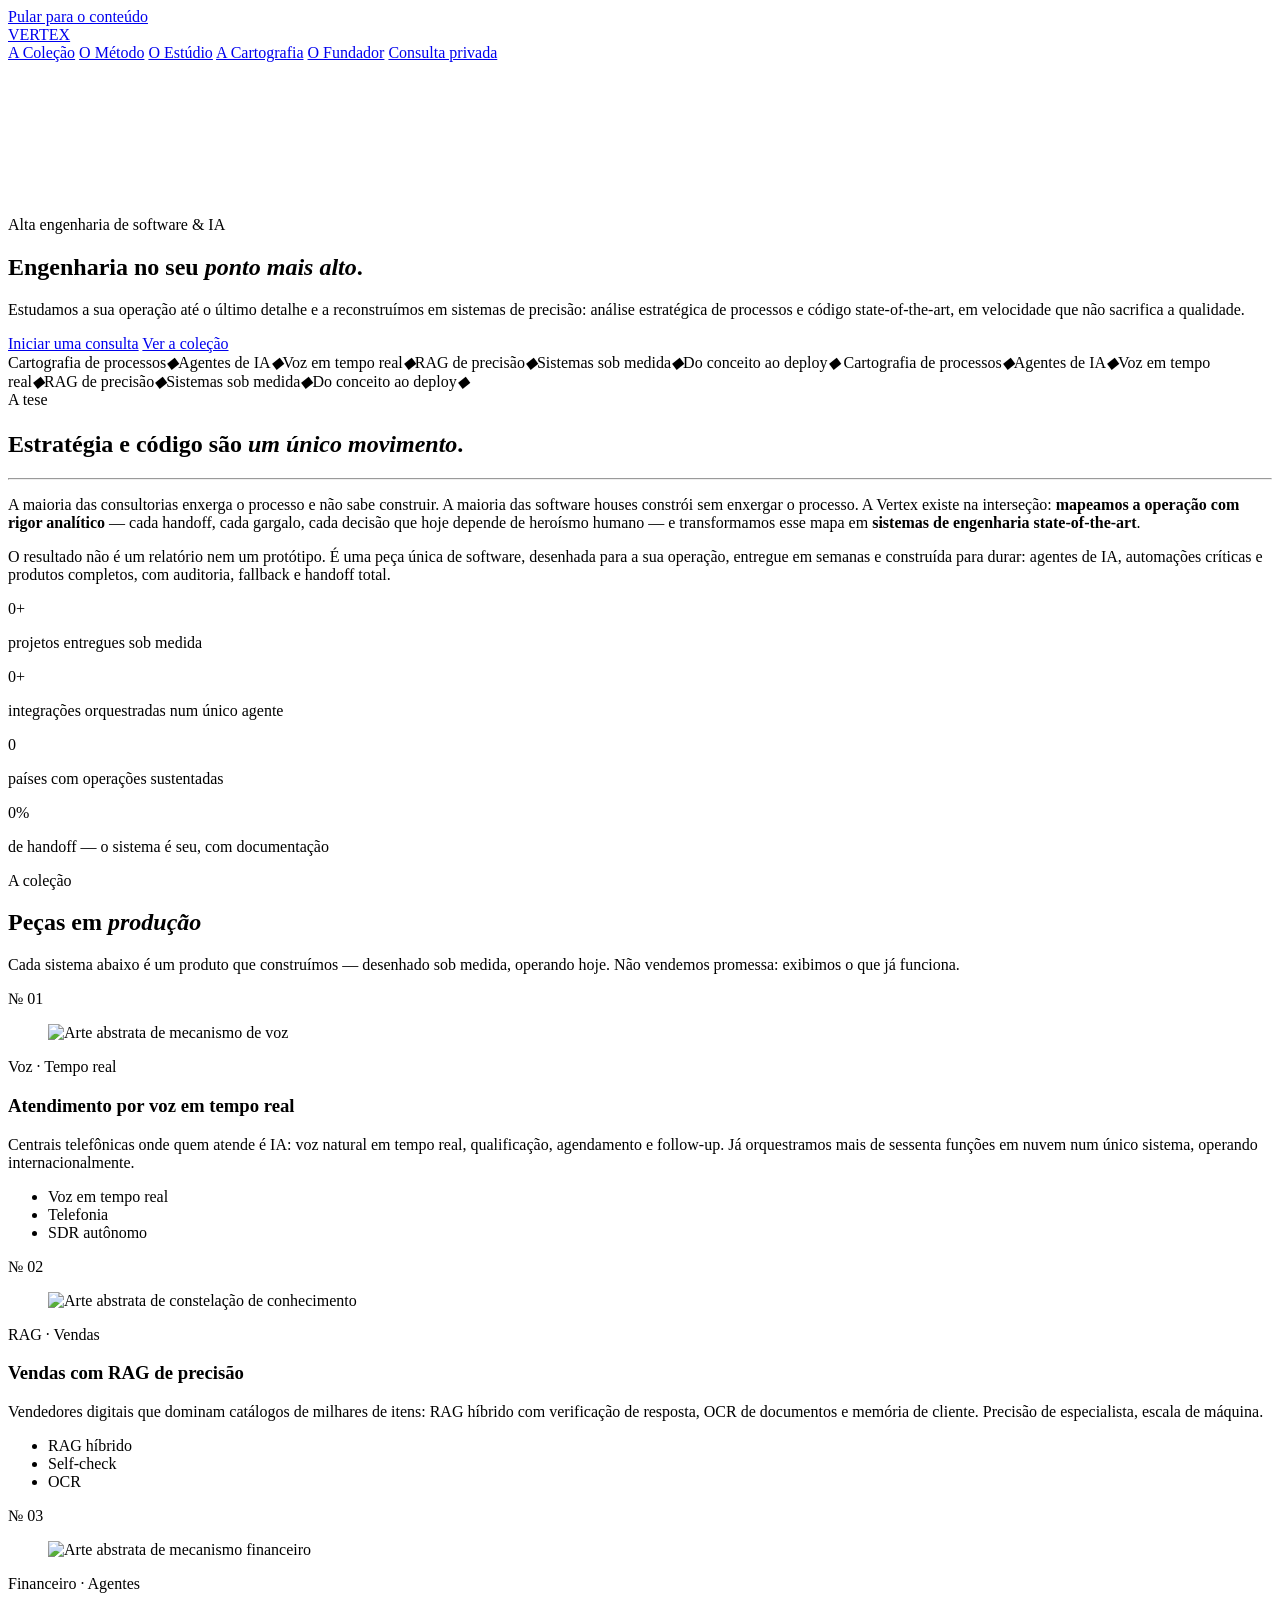
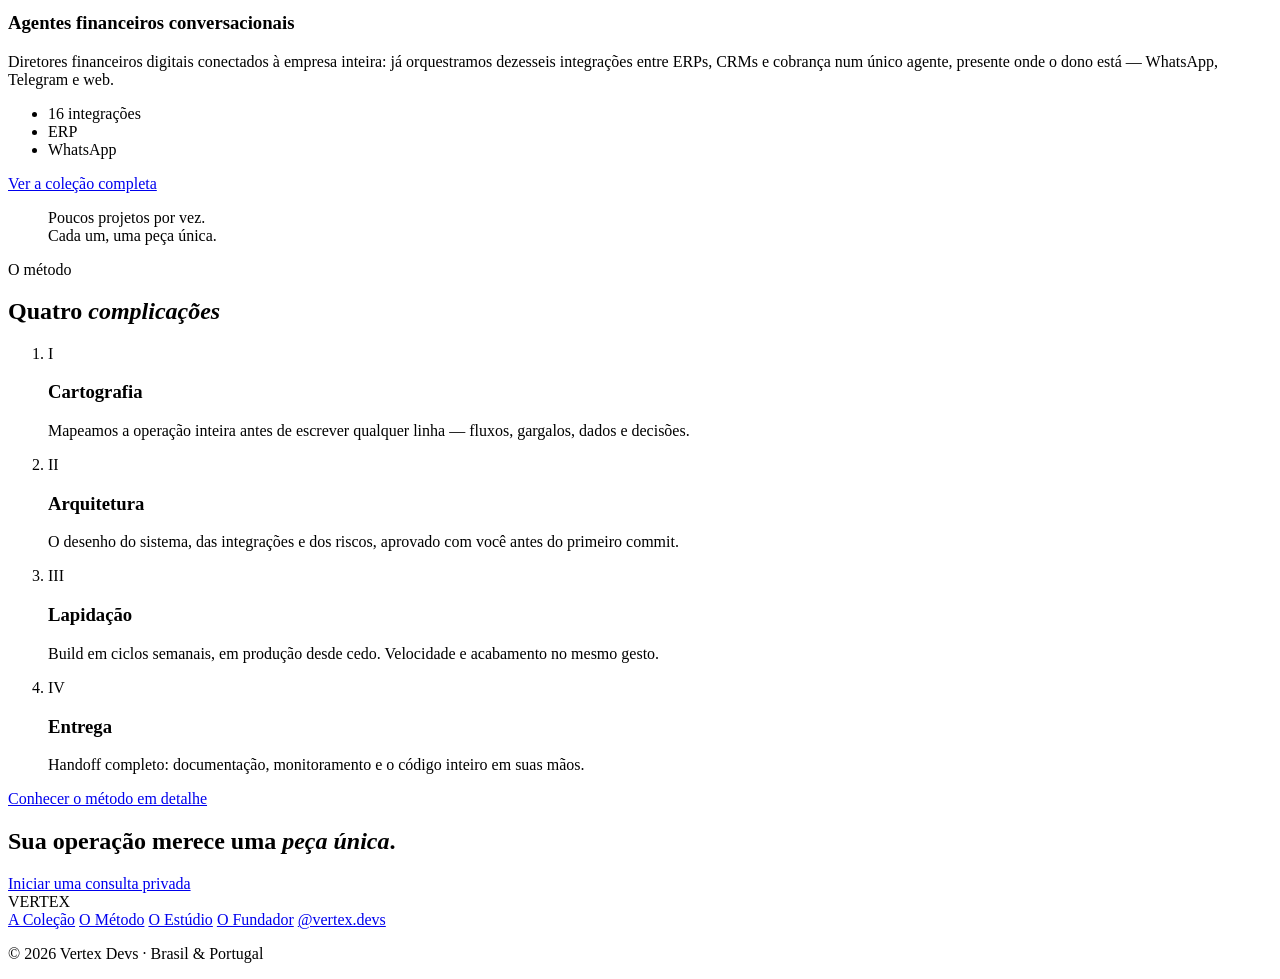
==== index.html @ 9142586f "feat: rota /guilherme (página do fundador) + link O Fundador no nav e rodapé" ====
<!doctype html>
<html lang="pt-BR">
<head>
  <meta charset="utf-8" />
  <meta name="viewport" content="width=device-width, initial-scale=1" />
  <title>Vertex — Alta Engenharia de Software & IA</title>
  <meta name="description" content="Casa de alta engenharia de software e IA. Análise estratégica de processos e código state-of-the-art — velocidade e qualidade no mesmo movimento. Mais de 300 projetos sob medida." />
  <link rel="icon" type="image/png" sizes="32x32" href="assets/favicon-32.png" />
  <link rel="icon" type="image/png" sizes="64x64" href="assets/favicon-64.png" />
  <link rel="apple-touch-icon" sizes="180x180" href="assets/apple-touch-icon.png" />
  <meta property="og:title" content="Vertex — Alta Engenharia de Software & IA" />
  <meta property="og:description" content="Análise estratégica de processos e produção de código state-of-the-art. Peças únicas, em produção." />
  <meta property="og:image" content="https://vertexdevs.org/assets/og-image.jpg" />
  <meta property="og:url" content="https://vertexdevs.org" />
  <meta property="og:type" content="website" />
  <link rel="preconnect" href="https://fonts.googleapis.com" />
  <link rel="preconnect" href="https://fonts.gstatic.com" crossorigin />
  <link href="https://fonts.googleapis.com/css2?family=Cormorant+Garamond:ital,wght@0,400;0,500;1,400;1,500&family=Inter:wght@400;500&display=swap" rel="stylesheet" />
  <link rel="stylesheet" href="styles.css" />
  <!-- Meta Pixel -->
  <script>
    !function(f,b,e,v,n,t,s){if(f.fbq)return;n=f.fbq=function(){n.callMethod?
    n.callMethod.apply(n,arguments):n.queue.push(arguments)};if(!f._fbq)f._fbq=n;
    n.push=n;n.loaded=!0;n.version='2.0';n.queue=[];t=b.createElement(e);t.async=!0;
    t.src=v;s=b.getElementsByTagName(e)[0];s.parentNode.insertBefore(t,s)}(window,
    document,'script','https://connect.facebook.net/en_US/fbevents.js');
    fbq('init', '1021077700509079');
    fbq('track', 'PageView');
    document.addEventListener('click', function(e) {
      var a = e.target.closest && e.target.closest('a[href*="wa.me"]');
      if (a && window.fbq) fbq('track', 'Contact');
    }, true);
  </script>
  <noscript><img height="1" width="1" style="display:none" alt=""
    src="https://www.facebook.com/tr?id=1021077700509079&ev=PageView&noscript=1" /></noscript>
</head>
<body>
  <a class="skip-link" href="#principal">Pular para o conteúdo</a>
  <div class="noise" aria-hidden="true"></div>

  <header class="site-header">
    <nav aria-label="Navegação principal">
      <a class="wordmark" href="index.html">VERTEX</a>
      <div class="nav-links">
        <a href="produtos.html">A Coleção</a>
        <a href="metodo.html">O Método</a>
        <a href="estudio.html">O Estúdio</a>
        <a href="cartografia.html">A Cartografia</a>
        <a href="guilherme/">O Fundador</a>
        <a class="btn btn-ghost btn-sm" href="consulta.html">Consulta privada</a>
      </div>
    </nav>
  </header>

  <main id="principal">
    <!-- ============ HERO ============ -->
    <section class="hero" aria-labelledby="hero-heading">
      <div class="hero-media" aria-hidden="true">
        <video class="hero-video" autoplay muted loop playsinline preload="auto" poster="assets/hero-poster.jpg">
          <source src="assets/hero-film.mp4" type="video/mp4" />
        </video>
        <div class="hero-veil"></div>
      </div>
      <div class="hero-inner">
        <span class="label" data-hero>Alta engenharia de software &amp; IA</span>
        <h1 id="hero-heading">
          <span class="line" data-hero>Engenharia no seu</span>
          <span class="line" data-hero><em>ponto mais alto</em>.</span>
        </h1>
        <p class="lead" data-hero>Estudamos a sua operação até o último detalhe e a reconstruímos em sistemas de precisão: análise estratégica de processos e código state-of-the-art, em velocidade que não sacrifica a qualidade.</p>
        <div class="hero-actions" data-hero>
          <a class="btn btn-primary" href="consulta.html">Iniciar uma consulta</a>
          <a class="btn btn-ghost" href="produtos.html">Ver a coleção</a>
        </div>
      </div>
      <div class="scroll-hint" aria-hidden="true"><span></span></div>
    </section>

    <!-- ============ MARQUEE ============ -->
    <div class="marquee" aria-hidden="true">
      <div class="marquee-track">
        <span>Cartografia de processos</span><i>◆</i><span>Agentes de IA</span><i>◆</i><span>Voz em tempo real</span><i>◆</i><span>RAG de precisão</span><i>◆</i><span>Sistemas sob medida</span><i>◆</i><span>Do conceito ao deploy</span><i>◆</i>
        <span>Cartografia de processos</span><i>◆</i><span>Agentes de IA</span><i>◆</i><span>Voz em tempo real</span><i>◆</i><span>RAG de precisão</span><i>◆</i><span>Sistemas sob medida</span><i>◆</i><span>Do conceito ao deploy</span><i>◆</i>
      </div>
    </div>

    <!-- ============ TESE ============ -->
    <section class="thesis" aria-labelledby="thesis-heading">
      <div class="thesis-inner">
        <div data-reveal>
          <span class="label label--sapphire">A tese</span>
          <h2 id="thesis-heading" class="display" style="margin-top:1.4rem">Estratégia e código são <em>um único movimento</em>.</h2>
          <hr class="rule" />
        </div>
        <div class="thesis-copy" data-reveal>
          <p>A maioria das consultorias enxerga o processo e não sabe construir. A maioria das software houses constrói sem enxergar o processo. A Vertex existe na interseção: <strong>mapeamos a operação com rigor analítico</strong> — cada handoff, cada gargalo, cada decisão que hoje depende de heroísmo humano — e transformamos esse mapa em <strong>sistemas de engenharia state-of-the-art</strong>.</p>
          <p>O resultado não é um relatório nem um protótipo. É uma peça única de software, desenhada para a sua operação, entregue em semanas e construída para durar: agentes de IA, automações críticas e produtos completos, com auditoria, fallback e handoff total.</p>
        </div>
      </div>
    </section>

    <!-- ============ MÉTRICAS ============ -->
    <section class="metrics" aria-label="Números">
      <div class="metrics-inner">
        <div class="metric" data-reveal><span class="metric-num" data-count="300">0</span><span class="metric-plus">+</span><p>projetos entregues sob medida</p></div>
        <div class="metric" data-reveal><span class="metric-num" data-count="16">0</span><span class="metric-plus">+</span><p>integrações orquestradas num único agente</p></div>
        <div class="metric" data-reveal><span class="metric-num" data-count="2">0</span><span class="metric-plus"></span><p>países com operações sustentadas</p></div>
        <div class="metric" data-reveal><span class="metric-num" data-count="100">0</span><span class="metric-plus">%</span><p>de handoff — o sistema é seu, com documentação</p></div>
      </div>
    </section>

    <!-- ============ COLEÇÃO (DESTAQUES) ============ -->
    <section class="collection" id="colecao" aria-labelledby="collection-heading">
      <div class="section-head">
        <span class="label">A coleção</span>
        <h2 id="collection-heading" class="section-title" style="margin-top:1.2rem">Peças em <em>produção</em></h2>
        <p class="section-sub">Cada sistema abaixo é um produto que construímos — desenhado sob medida, operando hoje. Não vendemos promessa: exibimos o que já funciona.</p>
      </div>

      <div class="product-grid">
        <article class="product-card product-lg" data-reveal>
          <span class="product-index">№ 01</span>
          <figure><img src="assets/cases/voice.jpg" alt="Arte abstrata de mecanismo de voz" width="1536" height="1024" loading="lazy" /></figure>
          <div class="product-body">
            <span class="product-tag">Voz · Tempo real</span>
            <h3>Atendimento por voz em tempo real</h3>
            <p>Centrais telefônicas onde quem atende é IA: voz natural em tempo real, qualificação, agendamento e follow-up. Já orquestramos mais de sessenta funções em nuvem num único sistema, operando internacionalmente.</p>
            <ul class="product-stack"><li>Voz em tempo real</li><li>Telefonia</li><li>SDR autônomo</li></ul>
          </div>
        </article>

        <article class="product-card" data-reveal>
          <span class="product-index">№ 02</span>
          <figure><img src="assets/cases/rag.jpg" alt="Arte abstrata de constelação de conhecimento" width="1536" height="1024" loading="lazy" /></figure>
          <div class="product-body">
            <span class="product-tag">RAG · Vendas</span>
            <h3>Vendas com RAG de precisão</h3>
            <p>Vendedores digitais que dominam catálogos de milhares de itens: RAG híbrido com verificação de resposta, OCR de documentos e memória de cliente. Precisão de especialista, escala de máquina.</p>
            <ul class="product-stack"><li>RAG híbrido</li><li>Self-check</li><li>OCR</li></ul>
          </div>
        </article>

        <article class="product-card" data-reveal>
          <span class="product-index">№ 03</span>
          <figure><img src="assets/cases/cfo.jpg" alt="Arte abstrata de mecanismo financeiro" width="1536" height="1024" loading="lazy" /></figure>
          <div class="product-body">
            <span class="product-tag">Financeiro · Agentes</span>
            <h3>Agentes financeiros conversacionais</h3>
            <p>Diretores financeiros digitais conectados à empresa inteira: já orquestramos dezesseis integrações entre ERPs, CRMs e cobrança num único agente, presente onde o dono está — WhatsApp, Telegram e web.</p>
            <ul class="product-stack"><li>16 integrações</li><li>ERP</li><li>WhatsApp</li></ul>
          </div>
        </article>
      </div>

      <div class="collection-cta" data-reveal>
        <a class="btn btn-ghost" href="produtos.html">Ver a coleção completa</a>
      </div>
    </section>

    <!-- ============ MANIFESTO ============ -->
    <section class="manifesto" aria-label="Manifesto">
      <div class="hero-guilloche" aria-hidden="true"></div>
      <blockquote>
        <p data-manifesto>Poucos projetos por vez.<br /><span>Cada um, uma peça única.</span></p>
      </blockquote>
    </section>

    <!-- ============ PROCESSO (RESUMO) ============ -->
    <section class="process" aria-labelledby="process-heading">
      <div class="section-head">
        <span class="label">O método</span>
        <h2 id="process-heading" class="section-title" style="margin-top:1.2rem">Quatro <em>complicações</em></h2>
      </div>
      <ol class="process-steps">
        <li data-reveal><span class="step-num">I</span><h3>Cartografia</h3><p>Mapeamos a operação inteira antes de escrever qualquer linha — fluxos, gargalos, dados e decisões.</p></li>
        <li data-reveal><span class="step-num">II</span><h3>Arquitetura</h3><p>O desenho do sistema, das integrações e dos riscos, aprovado com você antes do primeiro commit.</p></li>
        <li data-reveal><span class="step-num">III</span><h3>Lapidação</h3><p>Build em ciclos semanais, em produção desde cedo. Velocidade e acabamento no mesmo gesto.</p></li>
        <li data-reveal><span class="step-num">IV</span><h3>Entrega</h3><p>Handoff completo: documentação, monitoramento e o código inteiro em suas mãos.</p></li>
      </ol>
      <div class="collection-cta" data-reveal>
        <a class="btn btn-ghost" href="metodo.html">Conhecer o método em detalhe</a>
      </div>
    </section>

    <!-- ============ CTA ============ -->
    <section class="cta-final" aria-labelledby="cta-heading">
      <div class="cta-glow" aria-hidden="true"></div>
      <h2 id="cta-heading" data-reveal>Sua operação merece uma <em>peça única</em>.</h2>
      <a class="btn btn-primary btn-lg" data-reveal href="consulta.html">Iniciar uma consulta privada</a>
    </section>
  </main>

  <footer class="site-footer">
    <div class="footer-inner">
      <span class="wordmark">VERTEX</span>
      <nav class="footer-nav" aria-label="Rodapé">
        <a href="produtos.html">A Coleção</a>
        <a href="metodo.html">O Método</a>
        <a href="estudio.html">O Estúdio</a>
        <a href="guilherme/">O Fundador</a>
        <a href="https://www.instagram.com/vertex.devs/" target="_blank" rel="noopener">@vertex.devs</a>
      </nav>
      <p>© 2026 Vertex Devs · Brasil &amp; Portugal</p>
    </div>
  </footer>

  <script defer src="https://cdn.jsdelivr.net/npm/gsap@3.12.7/dist/gsap.min.js"></script>
  <script defer src="https://cdn.jsdelivr.net/npm/gsap@3.12.7/dist/ScrollTrigger.min.js"></script>
  <script defer src="main.js"></script>
</body>
</html>
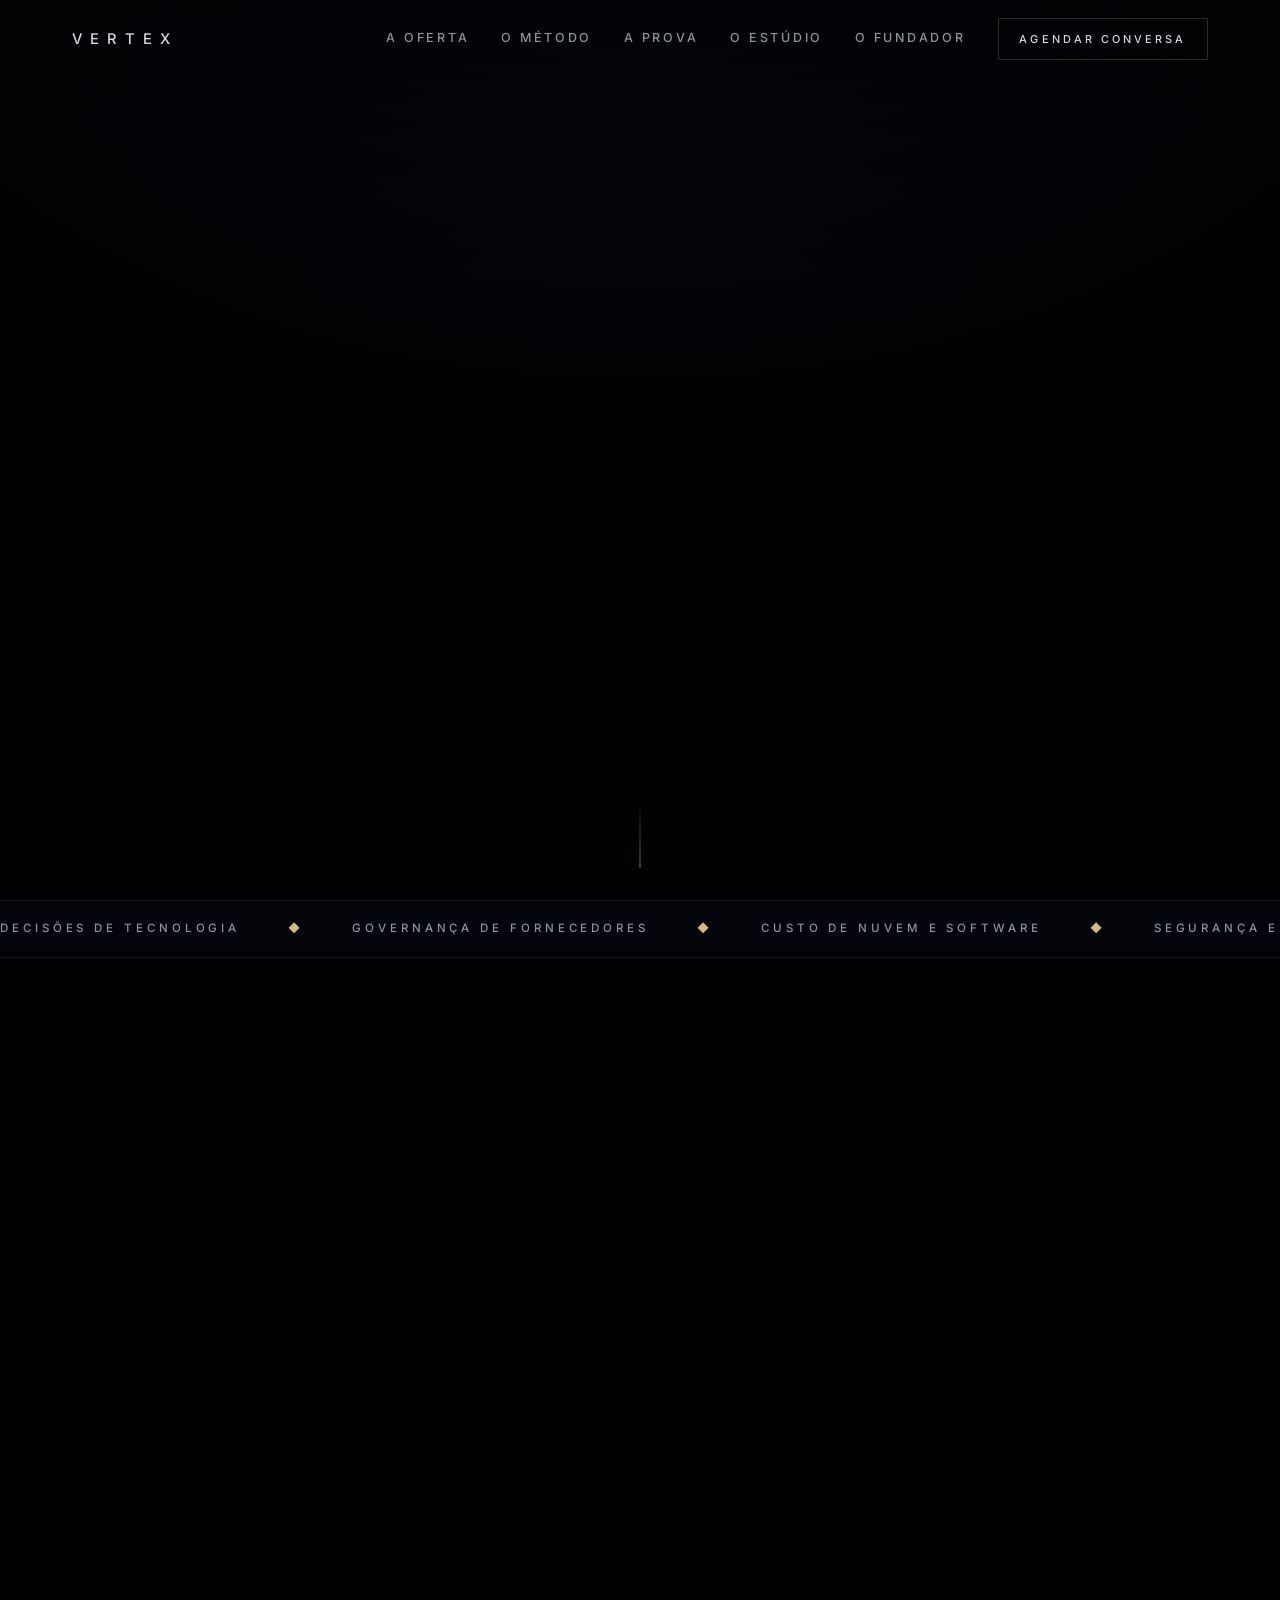
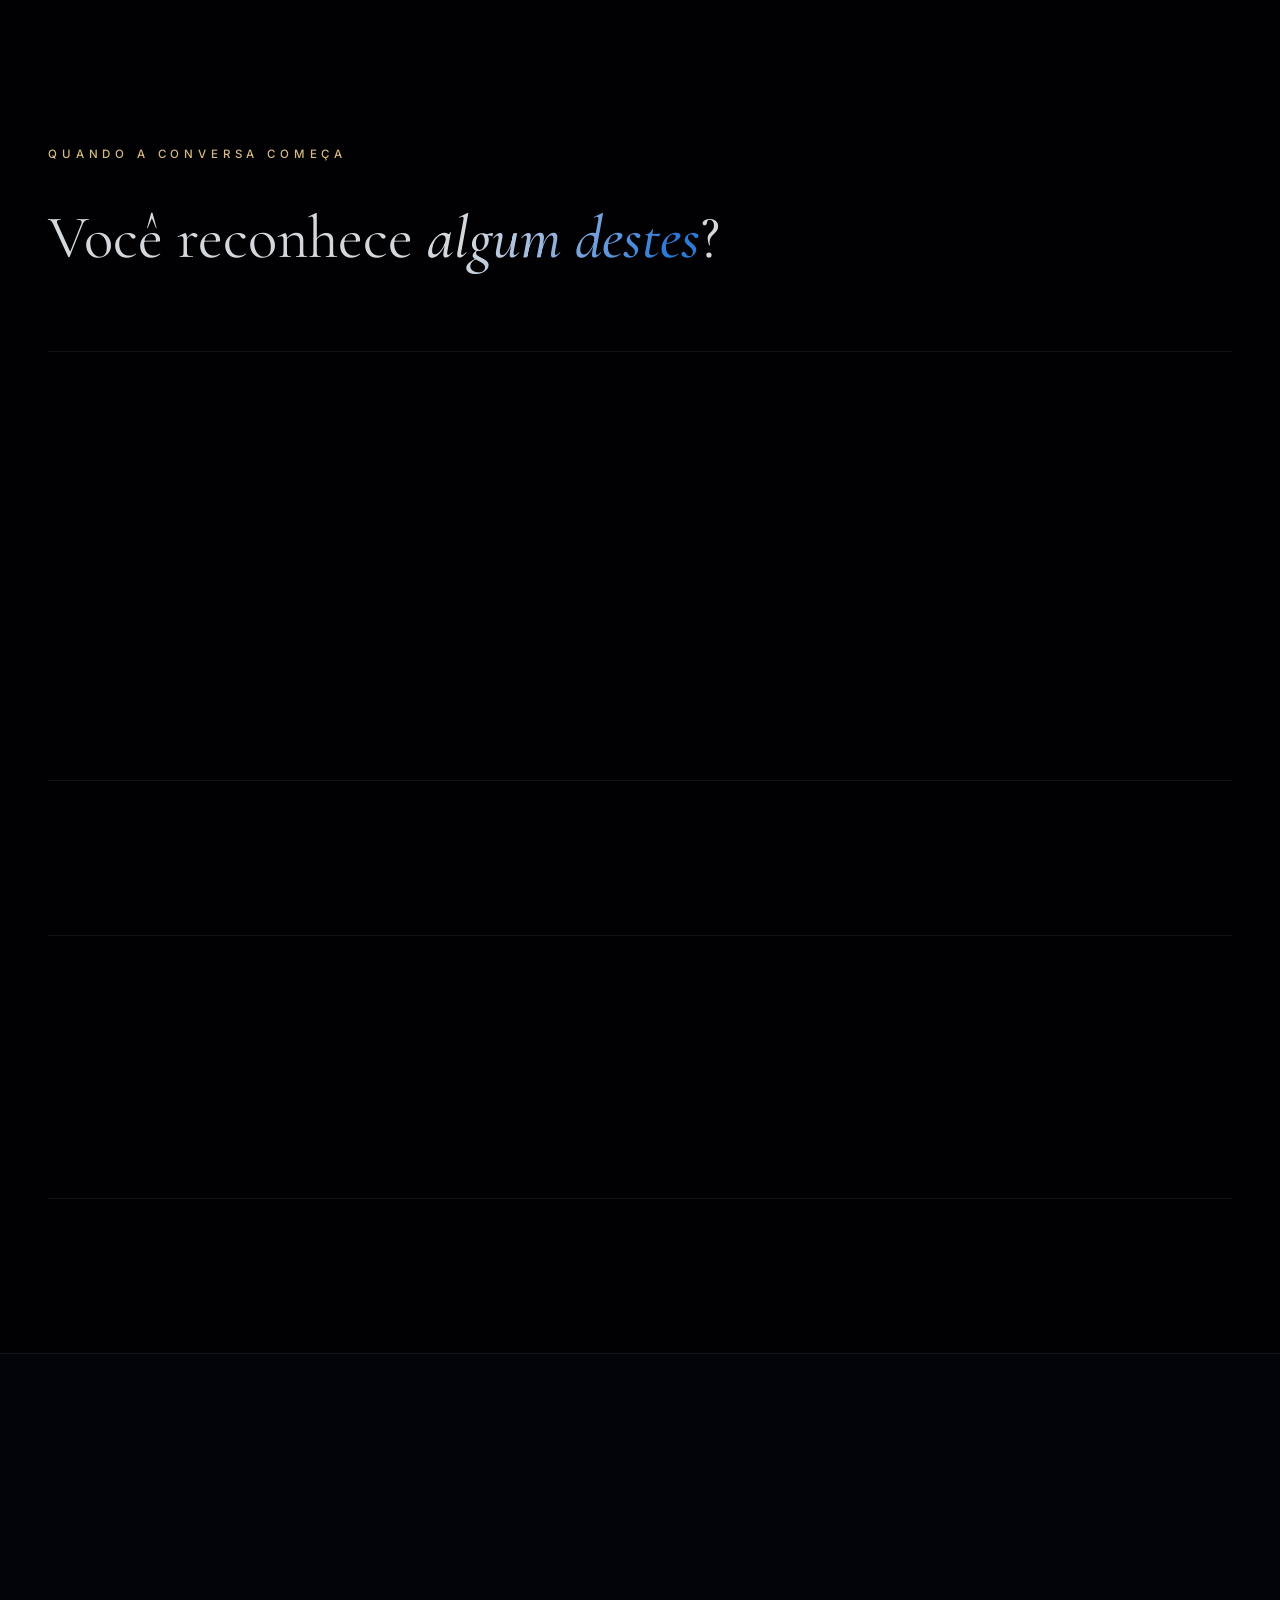
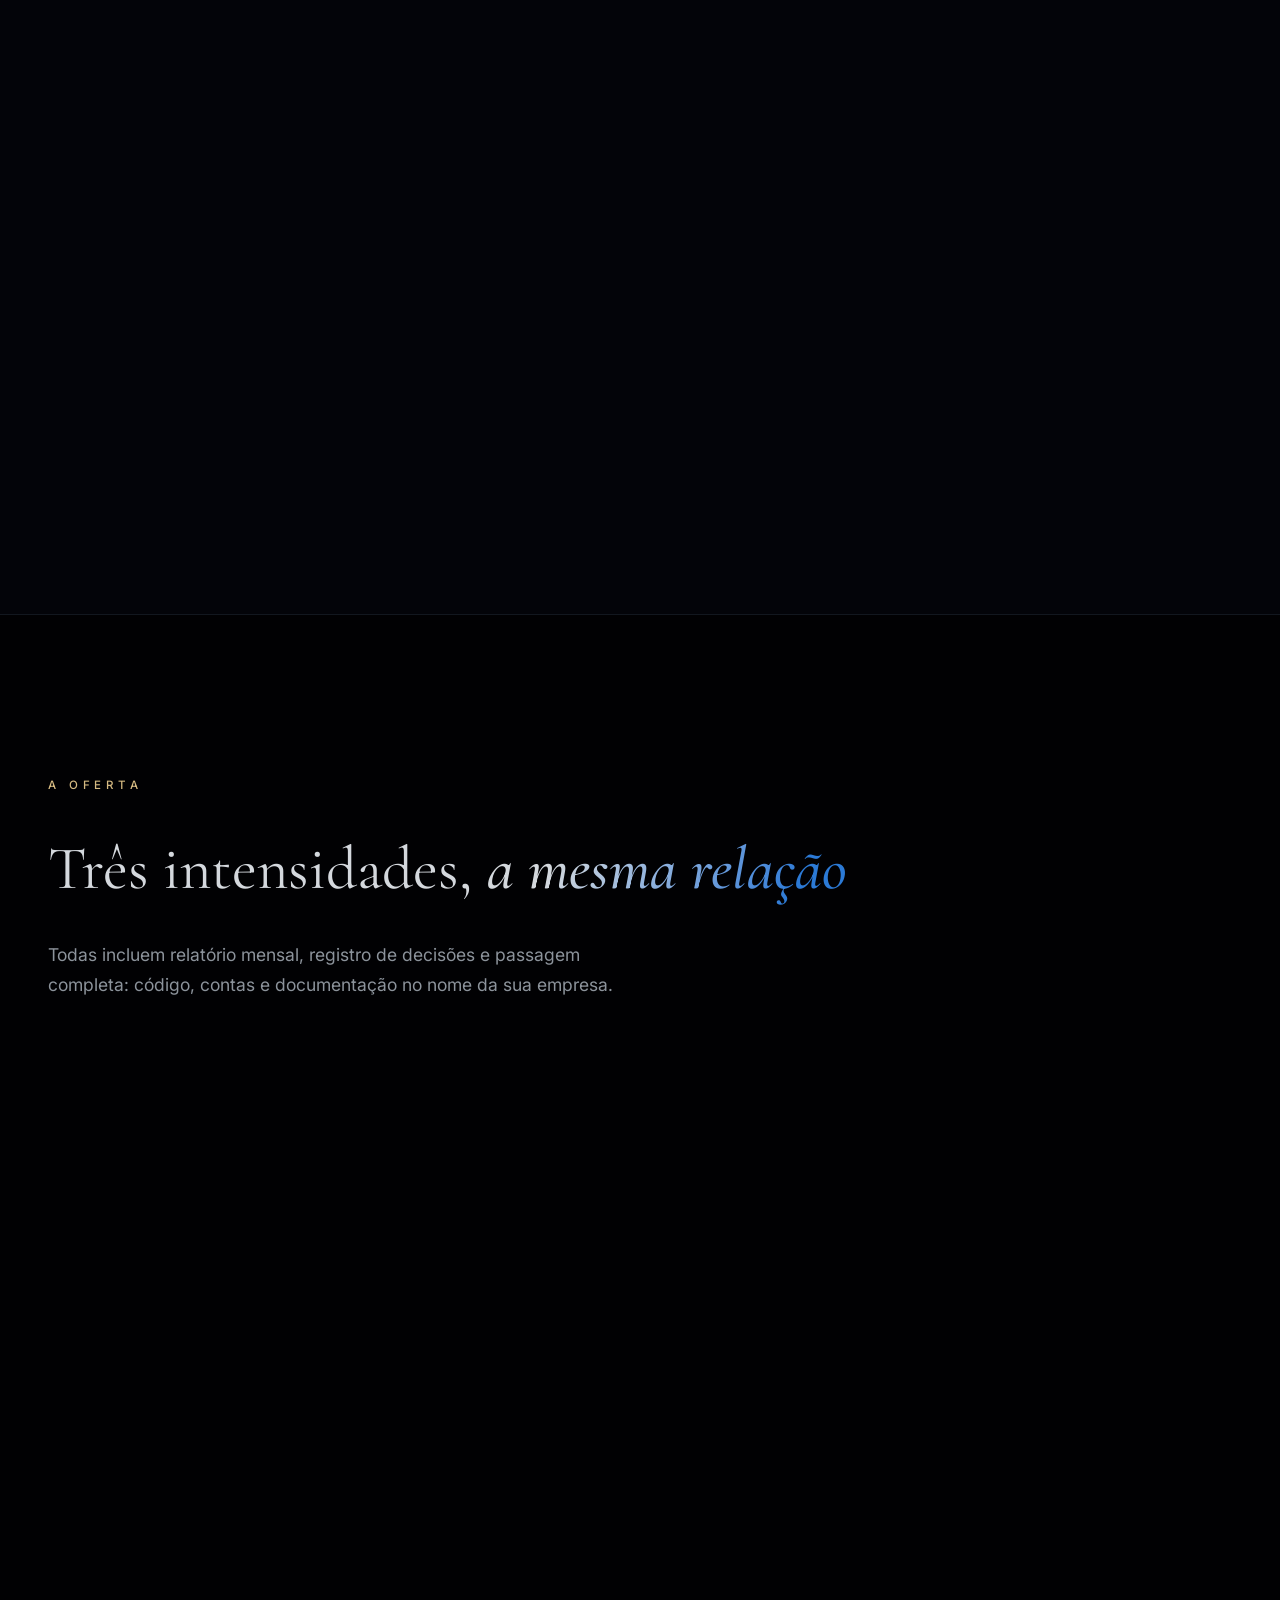
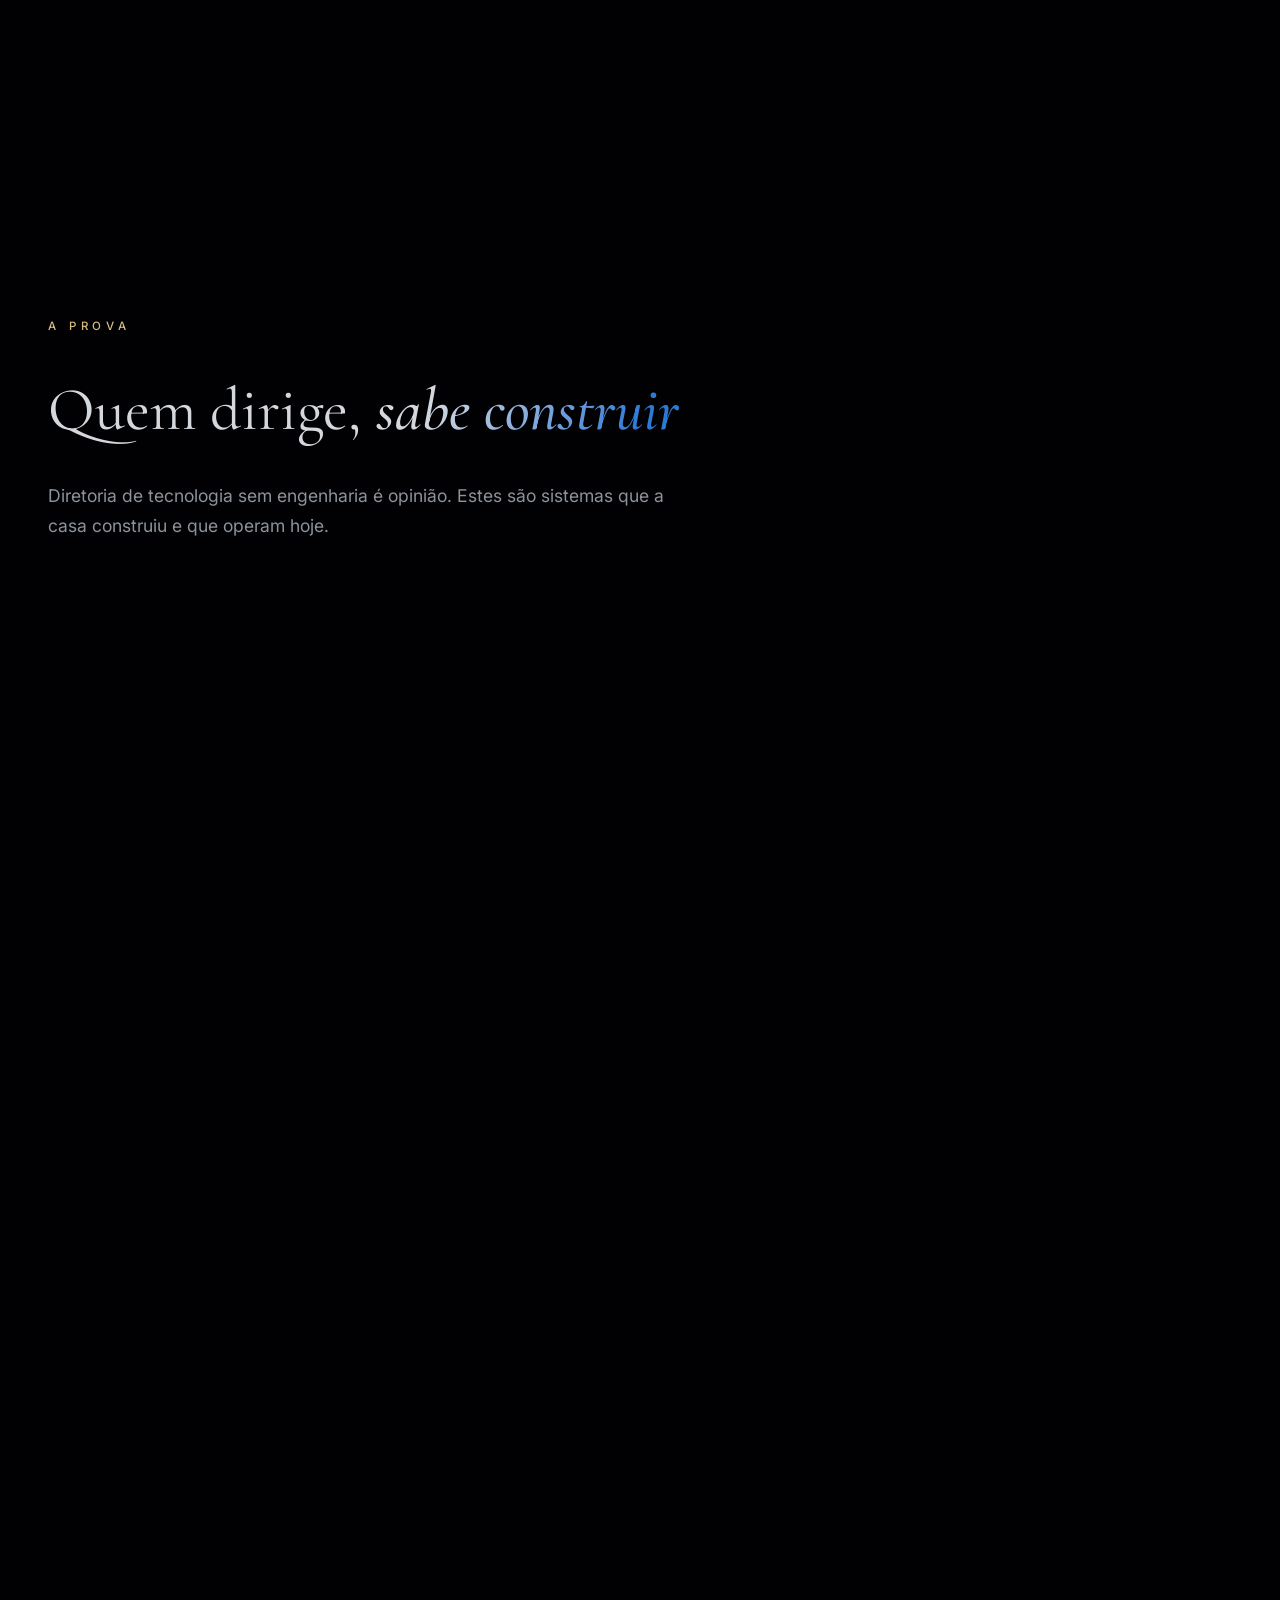
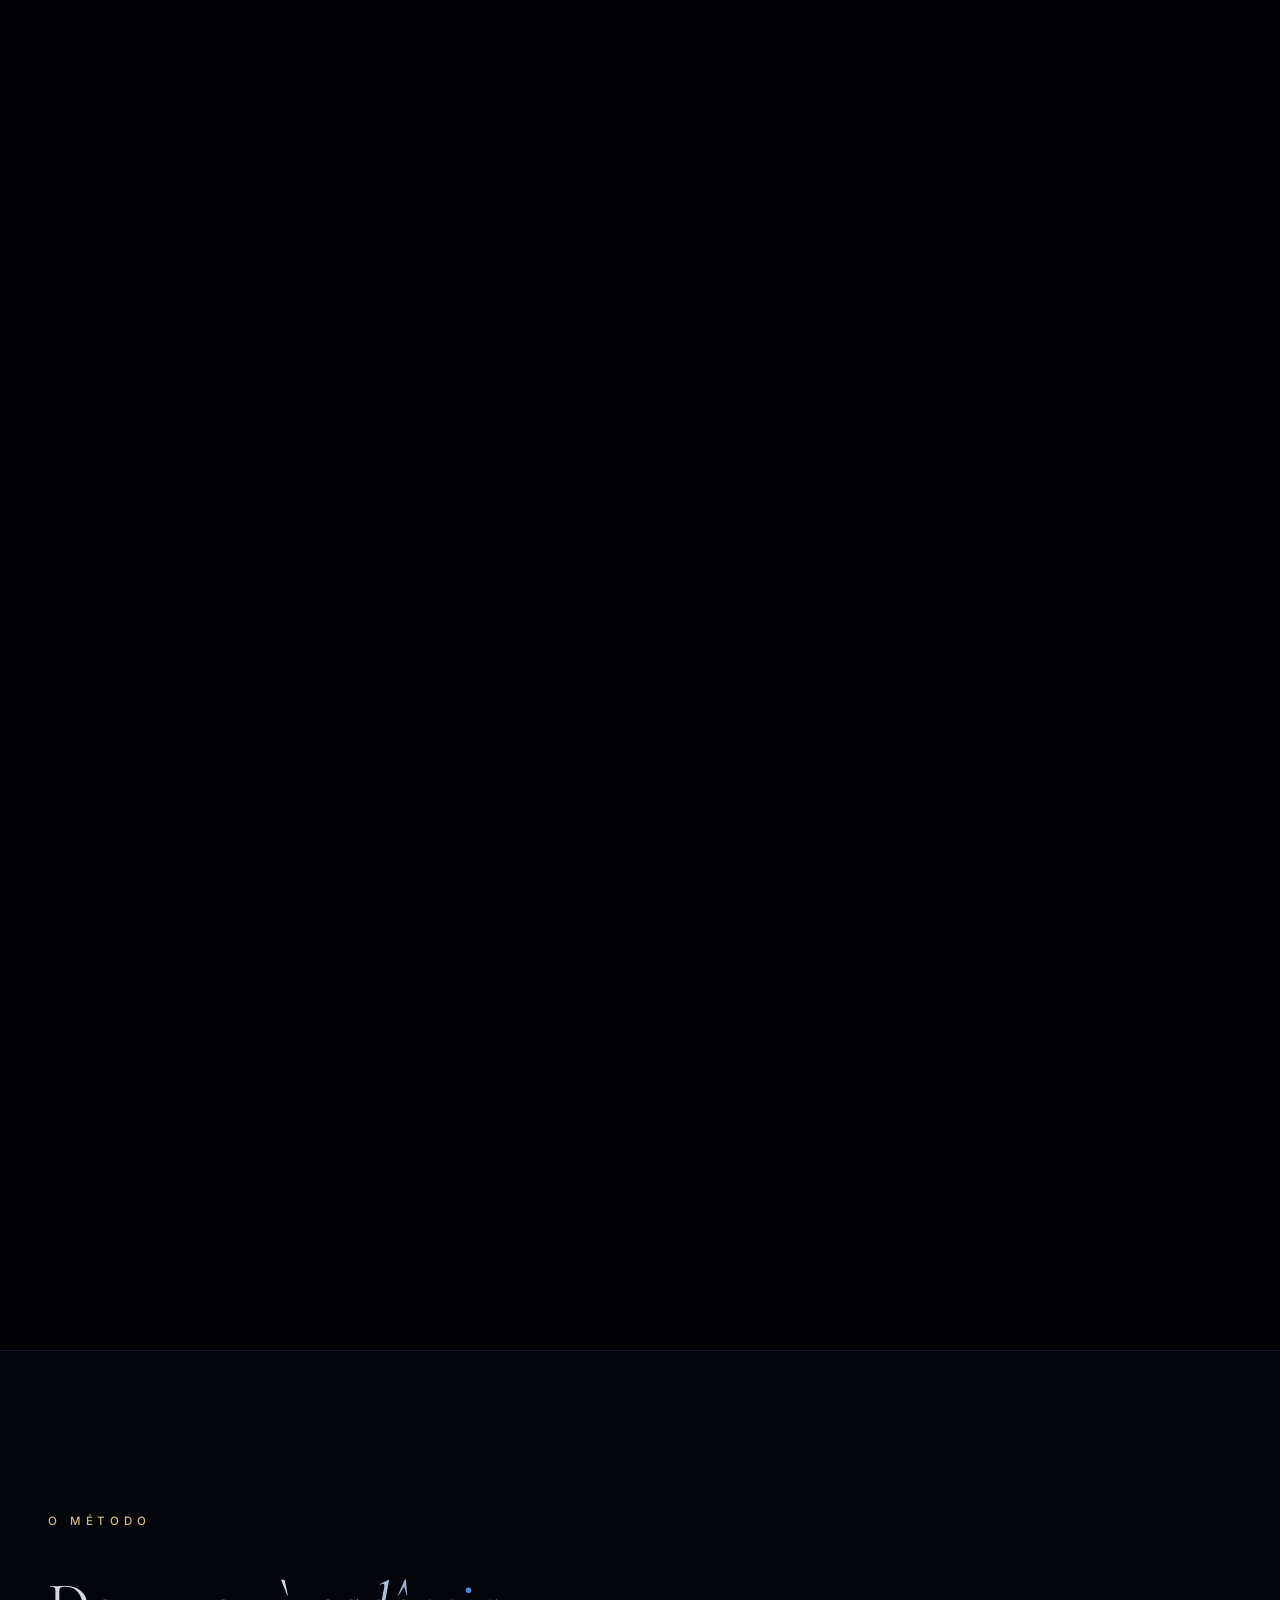
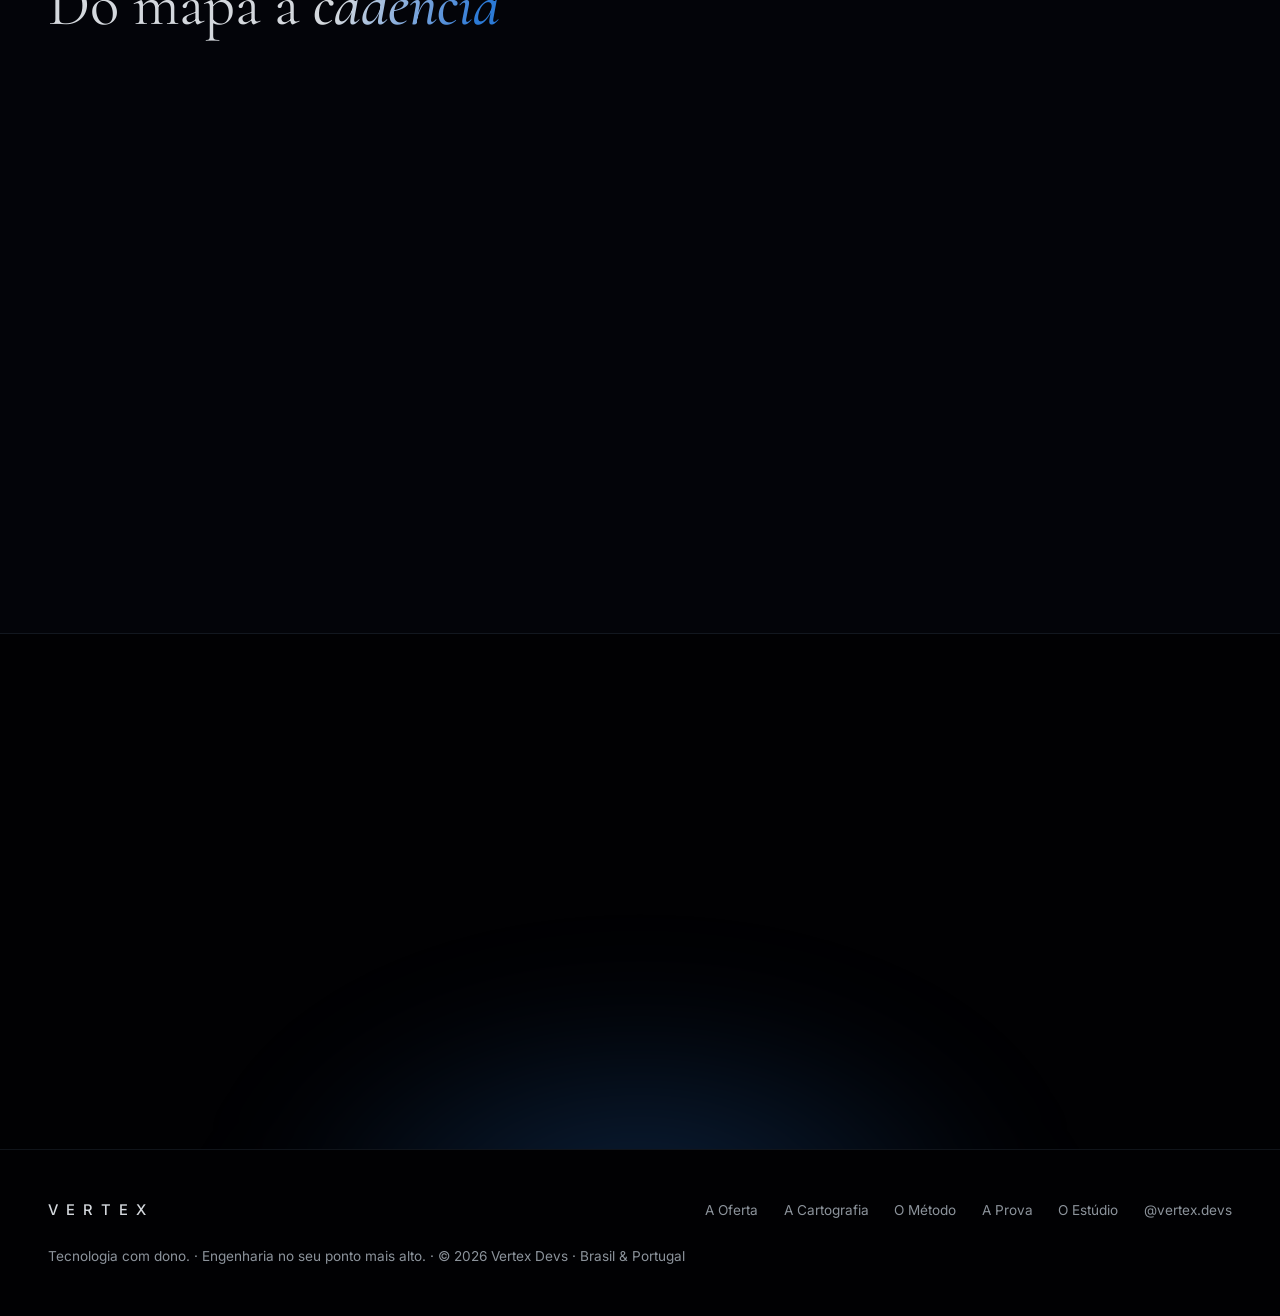
==== commit 99f713c0: "feat: site no novo posicionamento (diretoria de tecnologia, CTO fracionado) Home, oferta (nova), mét" ====
--- a/index.html
+++ b/index.html
@@ -3,13 +3,13 @@
 <head>
   <meta charset="utf-8" />
   <meta name="viewport" content="width=device-width, initial-scale=1" />
-  <title>Vertex — Alta Engenharia de Software & IA</title>
-  <meta name="description" content="Casa de alta engenharia de software e IA. Análise estratégica de processos e código state-of-the-art — velocidade e qualidade no mesmo movimento. Mais de 300 projetos sob medida." />
+  <title>Vertex · Diretoria de tecnologia para empresas</title>
+  <meta name="description" content="A Vertex assume a diretoria de tecnologia de empresas que ainda não têm um CTO. Decide, constrói e responde pelo resultado, todo mês. CTO fracionado no Brasil e em Portugal." />
   <link rel="icon" type="image/png" sizes="32x32" href="assets/favicon-32.png" />
   <link rel="icon" type="image/png" sizes="64x64" href="assets/favicon-64.png" />
   <link rel="apple-touch-icon" sizes="180x180" href="assets/apple-touch-icon.png" />
-  <meta property="og:title" content="Vertex — Alta Engenharia de Software & IA" />
-  <meta property="og:description" content="Análise estratégica de processos e produção de código state-of-the-art. Peças únicas, em produção." />
+  <meta property="og:title" content="Vertex · Tecnologia com dono" />
+  <meta property="og:description" content="Diretoria de tecnologia contínua (CTO fracionado): decisões, fornecedores, custos, IA em produção e engenharia, com relatório todo mês." />
   <meta property="og:image" content="https://vertexdevs.org/assets/og-image.jpg" />
   <meta property="og:url" content="https://vertexdevs.org" />
   <meta property="og:type" content="website" />
@@ -42,18 +42,17 @@
     <nav aria-label="Navegação principal">
       <a class="wordmark" href="index.html">VERTEX</a>
       <div class="nav-links">
-        <a href="produtos.html">A Coleção</a>
+        <a href="oferta.html">A Oferta</a>
         <a href="metodo.html">O Método</a>
+        <a href="produtos.html">A Prova</a>
         <a href="estudio.html">O Estúdio</a>
-        <a href="cartografia.html">A Cartografia</a>
         <a href="guilherme/">O Fundador</a>
-        <a class="btn btn-ghost btn-sm" href="consulta.html">Consulta privada</a>
+        <a class="btn btn-ghost btn-sm" href="consulta.html">Agendar conversa</a>
       </div>
     </nav>
   </header>
 
   <main id="principal">
-    <!-- ============ HERO ============ -->
     <section class="hero" aria-labelledby="hero-heading">
       <div class="hero-media" aria-hidden="true">
         <video class="hero-video" autoplay muted loop playsinline preload="auto" poster="assets/hero-poster.jpg">
@@ -62,59 +61,134 @@
         <div class="hero-veil"></div>
       </div>
       <div class="hero-inner">
-        <span class="label" data-hero>Alta engenharia de software &amp; IA</span>
+        <span class="label" data-hero>Diretoria de tecnologia · CTO fracionado</span>
         <h1 id="hero-heading">
-          <span class="line" data-hero>Engenharia no seu</span>
-          <span class="line" data-hero><em>ponto mais alto</em>.</span>
+          <span class="line" data-hero>Tecnologia com</span>
+          <span class="line" data-hero><em>dono</em>.</span>
         </h1>
-        <p class="lead" data-hero>Estudamos a sua operação até o último detalhe e a reconstruímos em sistemas de precisão: análise estratégica de processos e código state-of-the-art, em velocidade que não sacrifica a qualidade.</p>
+        <p class="lead" data-hero>Assumimos a diretoria de tecnologia de empresas que ainda não têm um CTO. Decidimos, construímos e respondemos pelo resultado, todo mês.</p>
         <div class="hero-actions" data-hero>
-          <a class="btn btn-primary" href="consulta.html">Iniciar uma consulta</a>
-          <a class="btn btn-ghost" href="produtos.html">Ver a coleção</a>
+          <a class="btn btn-primary" href="consulta.html">Agendar uma conversa</a>
+          <a class="btn btn-ghost" href="oferta.html">Ver a oferta</a>
         </div>
       </div>
       <div class="scroll-hint" aria-hidden="true"><span></span></div>
     </section>
 
-    <!-- ============ MARQUEE ============ -->
     <div class="marquee" aria-hidden="true">
       <div class="marquee-track">
-        <span>Cartografia de processos</span><i>◆</i><span>Agentes de IA</span><i>◆</i><span>Voz em tempo real</span><i>◆</i><span>RAG de precisão</span><i>◆</i><span>Sistemas sob medida</span><i>◆</i><span>Do conceito ao deploy</span><i>◆</i>
-        <span>Cartografia de processos</span><i>◆</i><span>Agentes de IA</span><i>◆</i><span>Voz em tempo real</span><i>◆</i><span>RAG de precisão</span><i>◆</i><span>Sistemas sob medida</span><i>◆</i><span>Do conceito ao deploy</span><i>◆</i>
+        <span>Decisões de tecnologia</span><i>◆</i><span>Governança de fornecedores</span><i>◆</i><span>Custo de nuvem e software</span><i>◆</i><span>Segurança e LGPD</span><i>◆</i><span>IA em produção</span><i>◆</i><span>Engenharia contínua</span><i>◆</i>
+        <span>Decisões de tecnologia</span><i>◆</i><span>Governança de fornecedores</span><i>◆</i><span>Custo de nuvem e software</span><i>◆</i><span>Segurança e LGPD</span><i>◆</i><span>IA em produção</span><i>◆</i><span>Engenharia contínua</span><i>◆</i>
       </div>
     </div>
 
-    <!-- ============ TESE ============ -->
     <section class="thesis" aria-labelledby="thesis-heading">
       <div class="thesis-inner">
         <div data-reveal>
           <span class="label label--sapphire">A tese</span>
-          <h2 id="thesis-heading" class="display" style="margin-top:1.4rem">Estratégia e código são <em>um único movimento</em>.</h2>
+          <h2 id="thesis-heading" class="display" style="margin-top:1.4rem">Quem decide também <em>constrói</em>.</h2>
           <hr class="rule" />
         </div>
         <div class="thesis-copy" data-reveal>
-          <p>A maioria das consultorias enxerga o processo e não sabe construir. A maioria das software houses constrói sem enxergar o processo. A Vertex existe na interseção: <strong>mapeamos a operação com rigor analítico</strong> — cada handoff, cada gargalo, cada decisão que hoje depende de heroísmo humano — e transformamos esse mapa em <strong>sistemas de engenharia state-of-the-art</strong>.</p>
-          <p>O resultado não é um relatório nem um protótipo. É uma peça única de software, desenhada para a sua operação, entregue em semanas e construída para durar: agentes de IA, automações críticas e produtos completos, com auditoria, fallback e handoff total.</p>
-        </div>
-      </div>
-    </section>
-
-    <!-- ============ MÉTRICAS ============ -->
+          <p>Na maioria das empresas, a tecnologia não tem dono. O fornecedor decide o que vender, o sistema crítico depende de uma pessoa, a conta de software cresce todo trimestre e a IA vira piloto que nunca chega à operação. Quem acaba respondendo por tudo é o dono, que não escolheu ser CTO.</p>
+          <p>A Vertex assume essa cadeira. <strong>Decidimos com você o que construir, comprar e desligar</strong>, cobramos os fornecedores, cuidamos de custo, segurança e dados, e <strong>a nossa engenharia constrói</strong> o que precisa ser construído. Todo mês, você recebe uma página com o que mudou, quanto custou e o que vem a seguir.</p>
+        </div>
+      </div>
+    </section>
+
+    <section class="triggers" aria-labelledby="triggers-heading">
+      <div class="section-head">
+        <span class="label">Quando a conversa começa</span>
+        <h2 id="triggers-heading" class="section-title" style="margin-top:1.2rem">Você reconhece <em>algum destes</em>?</h2>
+      </div>
+      <ol class="trigger-list">
+        <li data-reveal><span class="step-num">I</span><p>O fornecedor principal sumiu, quebrou ou dobrou o preço.</p></li>
+        <li data-reveal><span class="step-num">II</span><p>Um sistema crítico só funciona porque uma pessoa sabe mexer nele.</p></li>
+        <li data-reveal><span class="step-num">III</span><p>A conta de software e nuvem cresce todo trimestre e ninguém sabe explicar.</p></li>
+        <li data-reveal><span class="step-num">IV</span><p>A IA virou três pilotos e nenhum chegou à operação.</p></li>
+        <li data-reveal><span class="step-num">V</span><p>Um investidor, comprador ou auditoria pediu inventário técnico e LGPD.</p></li>
+        <li data-reveal><span class="step-num">VI</span><p>O time interno entrega, mas ninguém sabe se está indo para o lugar certo.</p></li>
+      </ol>
+    </section>
+
     <section class="metrics" aria-label="Números">
       <div class="metrics-inner">
-        <div class="metric" data-reveal><span class="metric-num" data-count="300">0</span><span class="metric-plus">+</span><p>projetos entregues sob medida</p></div>
-        <div class="metric" data-reveal><span class="metric-num" data-count="16">0</span><span class="metric-plus">+</span><p>integrações orquestradas num único agente</p></div>
-        <div class="metric" data-reveal><span class="metric-num" data-count="2">0</span><span class="metric-plus"></span><p>países com operações sustentadas</p></div>
-        <div class="metric" data-reveal><span class="metric-num" data-count="100">0</span><span class="metric-plus">%</span><p>de handoff — o sistema é seu, com documentação</p></div>
-      </div>
-    </section>
-
-    <!-- ============ COLEÇÃO (DESTAQUES) ============ -->
-    <section class="collection" id="colecao" aria-labelledby="collection-heading">
-      <div class="section-head">
-        <span class="label">A coleção</span>
-        <h2 id="collection-heading" class="section-title" style="margin-top:1.2rem">Peças em <em>produção</em></h2>
-        <p class="section-sub">Cada sistema abaixo é um produto que construímos — desenhado sob medida, operando hoje. Não vendemos promessa: exibimos o que já funciona.</p>
+        <div class="metric" data-reveal><span class="metric-num" data-count="300">0</span><span class="metric-plus">+</span><p>sistemas sob medida em produção</p></div>
+        <div class="metric" data-reveal><span class="metric-num" data-count="16">0</span><span class="metric-plus"></span><p>integrações orquestradas num único agente</p></div>
+        <div class="metric" data-reveal><span class="metric-num" data-count="2">0</span><span class="metric-plus"></span><p>países com operação sustentada</p></div>
+        <div class="metric" data-reveal><span class="metric-num" data-count="8">0</span><span class="metric-plus"></span><p>empresas, no máximo, na Diretoria ao mesmo tempo</p></div>
+      </div>
+    </section>
+
+    <section class="report" aria-labelledby="report-heading">
+      <div class="report-inner">
+        <div class="report-copy" data-reveal>
+          <span class="label">O que você recebe todo mês</span>
+          <h2 id="report-heading" class="section-title" style="margin-top:1.2rem">Uma página. <em>Números primeiro.</em></h2>
+          <hr class="rule" />
+          <p>O relatório mensal diz como está a tecnologia da empresa em linguagem de dono: quanto custou, o que ficou de pé, o que caiu, o que foi decidido. Cada decisão relevante fica escrita, com contexto, custo, dono e data de revisão.</p>
+          <p class="report-note">Exemplo ilustrativo de um relatório.</p>
+        </div>
+        <div class="report-sheet" data-reveal aria-label="Exemplo de relatório mensal">
+          <div class="report-top"><span class="label">Relatório · Outubro</span><span class="pill pill-ok">Em dia</span></div>
+          <p class="report-lede">Outubro em uma linha: custo de tecnologia caiu 12%, nenhum incidente crítico, duas decisões tomadas.</p>
+          <div class="kpis">
+            <div class="kpi"><span class="kpi-label">Custo de tecnologia</span><span class="kpi-value">R$ 18,4 mil</span><span class="kpi-foot">12% abaixo de setembro</span></div>
+            <div class="kpi"><span class="kpi-label">Sistemas com dono</span><span class="kpi-value">9 de 11</span><span class="kpi-foot"><span class="pill pill-attention">Atenção</span></span></div>
+            <div class="kpi"><span class="kpi-label">Incidentes</span><span class="kpi-value">1</span><span class="kpi-foot">32 min fora do ar</span></div>
+          </div>
+          <div class="decision">
+            <span class="decision-no">№ 07</span>
+            <h3>Trocar a plataforma de atendimento por um agente próprio</h3>
+            <dl>
+              <dt>Custo</dt><dd>Dentro do mensal. Economia de R$ 4,2 mil por mês.</dd>
+              <dt>Dono</dt><dd>Vertex, com a coordenação de atendimento.</dd>
+              <dt>Revisar em</dt><dd>Março de 2027</dd>
+            </dl>
+          </div>
+        </div>
+      </div>
+    </section>
+
+    <section class="plans-section" aria-labelledby="plans-heading">
+      <div class="section-head">
+        <span class="label">A oferta</span>
+        <h2 id="plans-heading" class="section-title" style="margin-top:1.2rem">Três intensidades, <em>a mesma relação</em></h2>
+        <p class="section-sub">Todas incluem relatório mensal, registro de decisões e passagem completa: código, contas e documentação no nome da sua empresa.</p>
+      </div>
+      <div class="plans" data-partes="planos">
+        <article class="plan" data-reveal>
+          <span class="plan-flag" aria-hidden="true"></span>
+          <h3>Conselho</h3>
+          <div class="plan-price">R$ 6.000 <small>por mês</small></div>
+          <p class="plan-for">Para quem tem fornecedores e sistemas, mas não tem time técnico.</p>
+          <ul><li>Reunião quinzenal e canal direto</li><li>Decisões de tecnologia e governança de fornecedores</li><li>Relatório mensal e registro de decisões</li></ul>
+        </article>
+        <article class="plan plan--featured" data-reveal>
+          <span class="plan-flag">Recomendada</span>
+          <h3>Diretoria</h3>
+          <div class="plan-price">R$ 14.000 <small>por mês</small></div>
+          <p class="plan-for">Para quem precisa decidir e construir.</p>
+          <ul><li>Presença semanal e canal direto</li><li>Até 40 horas por mês da engenharia da casa</li><li>Plantão de incidente em horário comercial</li><li>Conselho trimestral com os sócios</li></ul>
+        </article>
+        <article class="plan" data-reveal>
+          <span class="plan-flag" aria-hidden="true"></span>
+          <h3>Diretoria plena</h3>
+          <div class="plan-price">desde R$ 26 mil <small>por mês</small></div>
+          <p class="plan-for">Para quem tem time interno ou operação crítica.</p>
+          <ul><li>Lidera e contrata o time interno</li><li>Squad dedicado da casa</li><li>Plantão estendido</li></ul>
+        </article>
+      </div>
+      <div class="collection-cta" data-reveal>
+        <a class="btn btn-ghost" href="oferta.html">Comparar os planos em detalhe</a>
+      </div>
+    </section>
+
+    <section class="collection" id="prova" aria-labelledby="collection-heading">
+      <div class="section-head">
+        <span class="label">A prova</span>
+        <h2 id="collection-heading" class="section-title" style="margin-top:1.2rem">Quem dirige, <em>sabe construir</em></h2>
+        <p class="section-sub">Diretoria de tecnologia sem engenharia é opinião. Estes são sistemas que a casa construiu e que operam hoje.</p>
       </div>
 
       <div class="product-grid">
@@ -124,19 +198,19 @@
           <div class="product-body">
             <span class="product-tag">Voz · Tempo real</span>
             <h3>Atendimento por voz em tempo real</h3>
-            <p>Centrais telefônicas onde quem atende é IA: voz natural em tempo real, qualificação, agendamento e follow-up. Já orquestramos mais de sessenta funções em nuvem num único sistema, operando internacionalmente.</p>
+            <p>Centrais telefônicas em que quem atende é IA: qualificação, agendamento e follow-up até o registro no CRM. Mais de sessenta funções em nuvem num único sistema, em dois continentes.</p>
             <ul class="product-stack"><li>Voz em tempo real</li><li>Telefonia</li><li>SDR autônomo</li></ul>
           </div>
         </article>
 
         <article class="product-card" data-reveal>
           <span class="product-index">№ 02</span>
-          <figure><img src="assets/cases/rag.jpg" alt="Arte abstrata de constelação de conhecimento" width="1536" height="1024" loading="lazy" /></figure>
+          <figure><img src="assets/cases/crm.jpg" alt="Arte abstrata de pipeline comercial" width="1536" height="1024" loading="lazy" /></figure>
           <div class="product-body">
-            <span class="product-tag">RAG · Vendas</span>
-            <h3>Vendas com RAG de precisão</h3>
-            <p>Vendedores digitais que dominam catálogos de milhares de itens: RAG híbrido com verificação de resposta, OCR de documentos e memória de cliente. Precisão de especialista, escala de máquina.</p>
-            <ul class="product-stack"><li>RAG híbrido</li><li>Self-check</li><li>OCR</li></ul>
+            <span class="product-tag">CRM · Custo</span>
+            <h3>Duas plataformas viraram uma</h3>
+            <p>Um CRM com voz, cadência e SDR no mesmo sistema substituiu duas plataformas de mercado em 45 dias. As duas mensalidades foram desligadas.</p>
+            <ul class="product-stack"><li>45 dias</li><li>Omnichannel</li><li>Menos custo fixo</li></ul>
           </div>
         </article>
 
@@ -144,49 +218,46 @@
           <span class="product-index">№ 03</span>
           <figure><img src="assets/cases/cfo.jpg" alt="Arte abstrata de mecanismo financeiro" width="1536" height="1024" loading="lazy" /></figure>
           <div class="product-body">
-            <span class="product-tag">Financeiro · Agentes</span>
-            <h3>Agentes financeiros conversacionais</h3>
-            <p>Diretores financeiros digitais conectados à empresa inteira: já orquestramos dezesseis integrações entre ERPs, CRMs e cobrança num único agente, presente onde o dono está — WhatsApp, Telegram e web.</p>
+            <span class="product-tag">Financeiro · Integração</span>
+            <h3>Dezesseis sistemas, uma conversa</h3>
+            <p>Um agente financeiro ligado a ERPs, CRMs e cobrança, presente onde o dono está: WhatsApp, Telegram e web. Dezesseis integrações orquestradas e mantidas.</p>
             <ul class="product-stack"><li>16 integrações</li><li>ERP</li><li>WhatsApp</li></ul>
           </div>
         </article>
       </div>
 
       <div class="collection-cta" data-reveal>
-        <a class="btn btn-ghost" href="produtos.html">Ver a coleção completa</a>
-      </div>
-    </section>
-
-    <!-- ============ MANIFESTO ============ -->
+        <a class="btn btn-ghost" href="produtos.html">Ver toda a prova</a>
+      </div>
+    </section>
+
     <section class="manifesto" aria-label="Manifesto">
       <div class="hero-guilloche" aria-hidden="true"></div>
       <blockquote>
-        <p data-manifesto>Poucos projetos por vez.<br /><span>Cada um, uma peça única.</span></p>
+        <p data-manifesto>Poucas empresas por vez.<br /><span>Cada uma, acompanhada de perto.</span></p>
       </blockquote>
     </section>
 
-    <!-- ============ PROCESSO (RESUMO) ============ -->
     <section class="process" aria-labelledby="process-heading">
       <div class="section-head">
         <span class="label">O método</span>
-        <h2 id="process-heading" class="section-title" style="margin-top:1.2rem">Quatro <em>complicações</em></h2>
+        <h2 id="process-heading" class="section-title" style="margin-top:1.2rem">Do mapa à <em>cadência</em></h2>
       </div>
       <ol class="process-steps">
-        <li data-reveal><span class="step-num">I</span><h3>Cartografia</h3><p>Mapeamos a operação inteira antes de escrever qualquer linha — fluxos, gargalos, dados e decisões.</p></li>
-        <li data-reveal><span class="step-num">II</span><h3>Arquitetura</h3><p>O desenho do sistema, das integrações e dos riscos, aprovado com você antes do primeiro commit.</p></li>
-        <li data-reveal><span class="step-num">III</span><h3>Lapidação</h3><p>Build em ciclos semanais, em produção desde cedo. Velocidade e acabamento no mesmo gesto.</p></li>
-        <li data-reveal><span class="step-num">IV</span><h3>Entrega</h3><p>Handoff completo: documentação, monitoramento e o código inteiro em suas mãos.</p></li>
+        <li data-reveal><span class="step-num">I</span><h3>Cartografia</h3><p>Três semanas de diagnóstico: sistemas, contratos, custos, riscos e dados. O mapa da sua tecnologia, como ela é.</p></li>
+        <li data-reveal><span class="step-num">II</span><h3>Plano de 12 meses</h3><p>O que construir, comprar, renegociar e desligar, em ordem de impacto e com custo estimado.</p></li>
+        <li data-reveal><span class="step-num">III</span><h3>Cadência</h3><p>Presença semanal ou quinzenal, decisões escritas e a engenharia da casa executando o plano.</p></li>
+        <li data-reveal><span class="step-num">IV</span><h3>Conselho</h3><p>A cada trimestre, uma conversa com os sócios: o que mudou, o que o plano corrigiu, o que vem a seguir.</p></li>
       </ol>
       <div class="collection-cta" data-reveal>
         <a class="btn btn-ghost" href="metodo.html">Conhecer o método em detalhe</a>
       </div>
     </section>
 
-    <!-- ============ CTA ============ -->
     <section class="cta-final" aria-labelledby="cta-heading">
       <div class="cta-glow" aria-hidden="true"></div>
-      <h2 id="cta-heading" data-reveal>Sua operação merece uma <em>peça única</em>.</h2>
-      <a class="btn btn-primary btn-lg" data-reveal href="consulta.html">Iniciar uma consulta privada</a>
+      <h2 id="cta-heading" data-reveal>Sua tecnologia merece <em>um dono</em>.</h2>
+      <a class="btn btn-primary btn-lg" data-reveal href="consulta.html">Agendar uma conversa</a>
     </section>
   </main>
 
@@ -194,13 +265,14 @@
     <div class="footer-inner">
       <span class="wordmark">VERTEX</span>
       <nav class="footer-nav" aria-label="Rodapé">
-        <a href="produtos.html">A Coleção</a>
+        <a href="oferta.html">A Oferta</a>
+        <a href="cartografia.html">A Cartografia</a>
         <a href="metodo.html">O Método</a>
+        <a href="produtos.html">A Prova</a>
         <a href="estudio.html">O Estúdio</a>
-        <a href="guilherme/">O Fundador</a>
         <a href="https://www.instagram.com/vertex.devs/" target="_blank" rel="noopener">@vertex.devs</a>
       </nav>
-      <p>© 2026 Vertex Devs · Brasil &amp; Portugal</p>
+      <p>Tecnologia com dono. · Engenharia no seu ponto mais alto. · © 2026 Vertex Devs · Brasil &amp; Portugal</p>
     </div>
   </footer>
 
--- a/styles.css
+++ b/styles.css
@@ -0,0 +1,695 @@
+:root {
+  --color-bg: oklch(11% 0.015 262);
+  --color-bg-deep: oklch(7.5% 0.012 264);
+  --color-surface: oklch(14% 0.02 260);
+  --color-line: oklch(34% 0.03 258 / 0.35);
+  --color-hairline: oklch(78% 0.04 85 / 0.22);
+  --color-text: oklch(93% 0.004 250);
+  --color-muted: oklch(66% 0.015 252);
+  --color-sapphire: oklch(58% 0.16 255);
+  --color-sapphire-glow: oklch(58% 0.16 255 / 0.28);
+  --color-gold: oklch(80% 0.08 85);
+  --color-platinum: oklch(88% 0.008 250);
+
+  --font-display: "Cormorant Garamond", Georgia, serif;
+  --font-label: "Inter", system-ui, sans-serif;
+
+  --text-base: clamp(1rem, 0.94rem + 0.3vw, 1.1rem);
+  --text-hero: clamp(3rem, 1.4rem + 6.6vw, 7.4rem);
+  --text-title: clamp(2.2rem, 1.4rem + 3vw, 4.2rem);
+
+  --space-section: clamp(5.5rem, 4rem + 7vw, 12rem);
+  --content-width: 74rem;
+
+  --ease-out-expo: cubic-bezier(0.16, 1, 0.3, 1);
+}
+
+* { margin: 0; padding: 0; box-sizing: border-box; }
+
+html { scroll-behavior: smooth; }
+
+body {
+  background: var(--color-bg-deep);
+  color: var(--color-text);
+  font-family: var(--font-label);
+  font-weight: 400;
+  font-size: var(--text-base);
+  line-height: 1.7;
+  -webkit-font-smoothing: antialiased;
+  overflow-x: hidden;
+}
+
+.skip-link { position: absolute; left: -999px; top: 0; background: var(--color-sapphire); color: #fff; padding: 0.5rem 1rem; z-index: 200; }
+.skip-link:focus { left: 0; }
+
+/* grain */
+.noise {
+  position: fixed; inset: 0; z-index: 1; pointer-events: none; opacity: 0.55;
+  background-image: url("data:image/svg+xml,%3Csvg xmlns='http://www.w3.org/2000/svg' width='140' height='140'%3E%3Cfilter id='n'%3E%3CfeTurbulence type='fractalNoise' baseFrequency='0.9' numOctaves='2'/%3E%3CfeColorMatrix values='0 0 0 0 0 0 0 0 0 0 0 0 0 0 0 0 0 0 0.03 0'/%3E%3C/filter%3E%3Crect width='140' height='140' filter='url(%23n)'/%3E%3C/svg%3E");
+}
+
+main, header, footer { position: relative; z-index: 2; }
+
+/* ---------- tipografia utilitária ---------- */
+.label {
+  font-family: var(--font-label);
+  font-size: 0.72rem; font-weight: 500;
+  letter-spacing: 0.42em; text-transform: uppercase;
+  color: var(--color-gold);
+}
+.label--sapphire { color: var(--color-sapphire); }
+
+.display { font-family: var(--font-display); font-weight: 400; letter-spacing: 0.005em; }
+
+em, .ital { font-family: var(--font-display); font-style: italic; font-weight: 500; }
+
+/* hairline dourada de seção */
+.rule {
+  width: 4.5rem; height: 1px; border: 0; margin: 1.4rem 0 0;
+  background: linear-gradient(90deg, var(--color-gold), transparent);
+}
+.rule--center { margin-inline: auto; background: linear-gradient(90deg, transparent, var(--color-gold), transparent); }
+
+/* ---------- header ---------- */
+.site-header {
+  position: fixed; inset: 0 0 auto 0; z-index: 100;
+  transition: background-color 300ms ease, border-color 300ms ease;
+  border-bottom: 1px solid transparent;
+}
+.site-header.is-scrolled {
+  backdrop-filter: blur(18px);
+  background: oklch(7.5% 0.012 264 / 0.75);
+  border-bottom-color: var(--color-line);
+}
+.site-header nav {
+  max-width: var(--content-width); margin: 0 auto;
+  display: flex; align-items: center; justify-content: space-between;
+  padding: 1.15rem 1.5rem;
+}
+.nav-links { display: flex; align-items: center; gap: 2rem; }
+.nav-links a:not(.btn) {
+  color: var(--color-muted); text-decoration: none;
+  font-size: 0.78rem; font-weight: 500;
+  letter-spacing: 0.22em; text-transform: uppercase;
+  transition: color 200ms ease;
+  padding-bottom: 2px;
+  border-bottom: 1px solid transparent;
+}
+.nav-links a:not(.btn):hover { color: var(--color-text); }
+.nav-links a[aria-current="page"] { color: var(--color-gold); border-bottom-color: var(--color-hairline); }
+
+.wordmark {
+  font-family: var(--font-label); font-weight: 500;
+  letter-spacing: 0.55em; font-size: 0.92rem;
+  color: var(--color-platinum); text-decoration: none;
+}
+
+/* ---------- buttons ---------- */
+.btn {
+  display: inline-block; cursor: pointer;
+  font-family: var(--font-label); font-size: 0.78rem; font-weight: 500;
+  letter-spacing: 0.28em; text-transform: uppercase; text-decoration: none;
+  padding: 1rem 2.1rem; border-radius: 1px;
+  transition: transform 400ms var(--ease-out-expo), box-shadow 400ms var(--ease-out-expo), background-color 250ms ease, color 250ms ease, border-color 250ms ease;
+}
+.btn:focus-visible { outline: 2px solid var(--color-sapphire); outline-offset: 3px; }
+.btn:active { transform: scale(0.98); }
+
+.btn-primary {
+  background: var(--color-platinum);
+  color: oklch(12% 0.01 260);
+  box-shadow: 0 10px 36px oklch(0% 0 0 / 0.45);
+}
+.btn-primary:hover { transform: translateY(-2px); background: #fff; box-shadow: 0 16px 48px oklch(0% 0 0 / 0.55), 0 0 24px var(--color-sapphire-glow); }
+
+.btn-ghost { color: var(--color-platinum); border: 1px solid var(--color-hairline); background: transparent; }
+.btn-ghost:hover { border-color: var(--color-gold); color: var(--color-gold); }
+
+.btn-sm { padding: 0.65rem 1.3rem; font-size: 0.68rem; }
+.btn-lg { padding: 1.2rem 2.8rem; }
+
+/* ---------- hero ---------- */
+.hero {
+  position: relative; min-height: 100svh;
+  display: grid; align-items: center; justify-items: center;
+  text-align: center;
+  padding: 8rem 1.5rem 5rem;
+  overflow: hidden;
+  background: radial-gradient(90rem 60rem at 50% -20%, oklch(20% 0.045 258 / 0.85), transparent 60%), var(--color-bg-deep);
+}
+/* guilloché — anéis concêntricos finos */
+.hero-guilloche {
+  position: absolute; inset: -40% -20%; pointer-events: none; opacity: 0.5;
+  background: repeating-radial-gradient(circle at 50% 42%, transparent 0 46px, oklch(50% 0.05 258 / 0.06) 46px 47px);
+  mask-image: radial-gradient(58rem 42rem at 50% 40%, black, transparent 70%);
+}
+.hero-glow {
+  position: absolute; top: 6%; left: 50%; translate: -50% 0;
+  width: 44rem; height: 44rem; border-radius: 50%;
+  background: radial-gradient(circle, var(--color-sapphire-glow), transparent 62%);
+  filter: blur(52px); pointer-events: none;
+}
+.hero-inner { position: relative; z-index: 2; max-width: 62rem; }
+
+.hero .label { margin-bottom: 2rem; display: block; }
+
+.hero h1 {
+  font-family: var(--font-display); font-weight: 400;
+  font-size: var(--text-hero); line-height: 1.02; letter-spacing: 0.002em;
+  color: var(--color-platinum);
+}
+.hero h1 .line { display: block; }
+.hero h1 em { color: transparent; background: linear-gradient(115deg, var(--color-platinum) 25%, var(--color-sapphire) 75%); -webkit-background-clip: text; background-clip: text; }
+
+.hero .lead {
+  margin: 2.2rem auto 0; max-width: 52ch; color: var(--color-muted);
+  font-size: clamp(1.02rem, 0.96rem + 0.4vw, 1.25rem);
+}
+
+.hero-actions { margin-top: 3rem; display: flex; gap: 1.1rem; flex-wrap: wrap; justify-content: center; }
+
+.hero-mark {
+  position: absolute; z-index: 1; left: 50%; top: 44%; translate: -50% -50%;
+  width: clamp(24rem, 52vw, 46rem); height: auto;
+  opacity: 0.1; border-radius: 50%;
+  pointer-events: none; will-change: transform;
+}
+
+.scroll-hint {
+  position: absolute; bottom: 2rem; left: 50%; translate: -50% 0;
+  width: 1px; height: 3.6rem; overflow: hidden;
+  background: oklch(40% 0.03 258 / 0.35);
+}
+.scroll-hint span { position: absolute; inset: 0; background: linear-gradient(180deg, transparent, var(--color-gold)); animation: hint 2.4s var(--ease-out-expo) infinite; }
+@keyframes hint { 0% { transform: translateY(-100%); } 60%, 100% { transform: translateY(100%); } }
+
+/* ---------- marquee ---------- */
+.marquee { border-block: 1px solid var(--color-line); overflow: hidden; padding: 1.15rem 0; background: var(--color-bg); }
+.marquee-track {
+  display: flex; gap: 3rem; width: max-content; white-space: nowrap;
+  font-size: 0.72rem; font-weight: 500; letter-spacing: 0.34em; text-transform: uppercase;
+  color: var(--color-muted); will-change: transform;
+}
+.marquee-track i { color: var(--color-gold); font-style: normal; }
+
+/* ---------- tese (dupla coluna) ---------- */
+.thesis { padding: var(--space-section) 1.5rem; }
+.thesis-inner {
+  max-width: var(--content-width); margin: 0 auto;
+  display: grid; grid-template-columns: 1fr 1fr; gap: 4rem;
+  align-items: start;
+}
+.thesis h2 { font-family: var(--font-display); font-weight: 400; font-size: var(--text-title); line-height: 1.12; color: var(--color-platinum); }
+.thesis h2 em { color: transparent; background: linear-gradient(115deg, var(--color-platinum) 20%, var(--color-sapphire) 85%); -webkit-background-clip: text; background-clip: text; }
+.thesis-copy p { color: var(--color-muted); }
+.thesis-copy p + p { margin-top: 1.2rem; }
+.thesis-copy strong { color: var(--color-text); font-weight: 500; }
+
+/* ---------- métricas ---------- */
+.metrics { padding: 0 1.5rem var(--space-section); }
+.metrics-inner {
+  max-width: var(--content-width); margin: 0 auto;
+  display: grid; grid-template-columns: repeat(4, 1fr); gap: 0;
+  border-block: 1px solid var(--color-line);
+}
+.metric { padding: 2.6rem 1.6rem; border-left: 1px solid var(--color-line); }
+.metric:first-child { border-left: 0; }
+.metric-num, .metric-plus {
+  font-family: var(--font-display); font-weight: 400;
+  font-size: clamp(2.8rem, 1.8rem + 3.4vw, 4.8rem);
+  color: var(--color-platinum);
+  font-variant-numeric: tabular-nums;
+}
+.metric-plus { color: var(--color-gold); }
+.metric p { color: var(--color-muted); font-size: 0.88rem; margin-top: 0.5rem; max-width: 22ch; }
+
+/* ---------- seções ---------- */
+.section-head { max-width: var(--content-width); margin: 0 auto 3.8rem; }
+section { padding-inline: 1.5rem; }
+
+.section-title { font-family: var(--font-display); font-weight: 400; font-size: var(--text-title); color: var(--color-platinum); }
+.section-title em { color: transparent; background: linear-gradient(115deg, var(--color-platinum) 20%, var(--color-sapphire) 85%); -webkit-background-clip: text; background-clip: text; }
+.section-sub { color: var(--color-muted); margin-top: 1.2rem; max-width: 56ch; }
+
+/* ---------- coleção / produtos ---------- */
+.collection { padding-block: var(--space-section); }
+.product-grid {
+  max-width: var(--content-width); margin: 0 auto;
+  display: grid; grid-template-columns: repeat(6, 1fr); gap: 1.5rem;
+}
+.product-card {
+  grid-column: span 3;
+  position: relative;
+  background: var(--color-surface);
+  border: 1px solid var(--color-line);
+  overflow: hidden;
+  display: flex; flex-direction: column;
+  transition: border-color 700ms ease, box-shadow 900ms var(--ease-out-expo);
+}
+.product-card::after {
+  content: ""; position: absolute; inset: 0; pointer-events: none;
+  border: 1px solid transparent;
+  transition: border-color 350ms ease;
+}
+.product-card:hover {
+  border-color: oklch(80% 0.08 85 / 0.35);
+  box-shadow: 0 30px 90px oklch(0% 0 0 / 0.5);
+}
+.product-card:hover .card-hairline { opacity: 1; filter: brightness(1.5); }
+.product-card:hover::after { border-color: oklch(80% 0.08 85 / 0.12); }
+.product-lg { grid-column: span 6; }
+.product-lg figure { aspect-ratio: 21 / 9; }
+
+.product-card figure { aspect-ratio: 16 / 9; overflow: hidden; }
+.product-card img {
+  width: 100%; height: 112%; margin-top: -6%; object-fit: cover; display: block;
+  transition: filter 900ms ease;
+  filter: saturate(0.92) brightness(0.96);
+  will-change: transform;
+}
+.product-card:hover img { filter: saturate(1.05) brightness(1.04); }
+
+.product-body { padding: clamp(1.6rem, 1.2rem + 1.4vw, 2.6rem); display: flex; flex-direction: column; gap: 0.8rem; flex: 1; }
+.product-index {
+  position: absolute; top: 1.2rem; right: 1.4rem;
+  font-family: var(--font-display); font-style: italic;
+  font-size: 1rem; color: oklch(80% 0.08 85 / 0.75);
+}
+.product-tag { font-size: 0.68rem; font-weight: 500; letter-spacing: 0.3em; text-transform: uppercase; color: var(--color-gold); }
+.product-card h3 { font-family: var(--font-display); font-weight: 500; font-size: clamp(1.5rem, 1.2rem + 1vw, 2.1rem); color: var(--color-platinum); line-height: 1.15; }
+.product-card p { color: var(--color-muted); max-width: 64ch; font-size: 0.97rem; }
+
+.product-stack { list-style: none; display: flex; gap: 0.55rem; flex-wrap: wrap; margin-top: auto; padding-top: 1rem; }
+.product-stack li {
+  font-size: 0.66rem; font-weight: 500; letter-spacing: 0.14em; text-transform: uppercase;
+  color: var(--color-muted);
+  border: 1px solid var(--color-line);
+  padding: 0.34rem 0.75rem; border-radius: 99px;
+}
+
+.collection-cta { max-width: var(--content-width); margin: 3.4rem auto 0; text-align: center; }
+
+/* ---------- manifesto ---------- */
+.manifesto { padding-block: var(--space-section); text-align: center; position: relative; overflow: hidden; }
+.manifesto .hero-guilloche { opacity: 0.35; inset: -60% -30%; }
+.manifesto p {
+  position: relative;
+  font-family: var(--font-display); font-weight: 400;
+  font-size: clamp(2.2rem, 1.2rem + 4.4vw, 5rem); line-height: 1.14;
+  color: var(--color-platinum); will-change: transform;
+}
+.manifesto span { font-style: italic; color: transparent; background: linear-gradient(115deg, var(--color-platinum), var(--color-gold)); -webkit-background-clip: text; background-clip: text; }
+
+/* ---------- método (páginas e seção) ---------- */
+.process { padding-block: var(--space-section); background: var(--color-bg); border-block: 1px solid var(--color-line); }
+.process-steps {
+  max-width: var(--content-width); margin: 0 auto;
+  list-style: none;
+  display: grid; grid-template-columns: repeat(4, 1fr); gap: 0;
+}
+.process-steps li { padding: 2.4rem 1.8rem 0.6rem; border-left: 1px solid var(--color-line); }
+.process-steps li:first-child { border-left: 0; }
+.step-num { font-family: var(--font-display); font-style: italic; font-size: 2.4rem; color: var(--color-gold); display: block; line-height: 1; }
+.process-steps h3 { font-family: var(--font-display); font-weight: 500; margin: 1rem 0 0.5rem; font-size: 1.45rem; color: var(--color-platinum); }
+.process-steps p { color: var(--color-muted); font-size: 0.94rem; }
+
+/* método detalhado (metodo.html) */
+.method-block { max-width: var(--content-width); margin: 0 auto; padding-block: calc(var(--space-section) * 0.55); border-top: 1px solid var(--color-line); display: grid; grid-template-columns: minmax(0,0.9fr) minmax(0,1.4fr); gap: 3rem; }
+.method-block:first-of-type { border-top: 0; }
+.method-block h3 { font-family: var(--font-display); font-weight: 400; font-size: clamp(1.8rem, 1.3rem + 1.8vw, 2.8rem); color: var(--color-platinum); }
+.method-block h3 .step-num { font-size: 1.6rem; margin-bottom: 0.6rem; }
+.method-copy p { color: var(--color-muted); }
+.method-copy p + p { margin-top: 1rem; }
+.method-copy ul { margin-top: 1.4rem; list-style: none; display: grid; gap: 0.7rem; }
+.method-copy li { color: var(--color-text); font-size: 0.95rem; padding-left: 1.4rem; position: relative; }
+.method-copy li::before { content: "◆"; position: absolute; left: 0; top: 0.1em; font-size: 0.55rem; color: var(--color-gold); }
+
+/* ---------- página interna: cabeçalho ---------- */
+.page-hero {
+  position: relative; padding: 11rem 1.5rem 5rem; text-align: center; overflow: hidden;
+  background: radial-gradient(70rem 40rem at 50% -30%, oklch(19% 0.04 258 / 0.8), transparent 65%), var(--color-bg-deep);
+}
+.page-hero .label { display: block; margin-bottom: 1.6rem; }
+.page-hero h1 { font-family: var(--font-display); font-weight: 400; font-size: clamp(2.6rem, 1.4rem + 4.6vw, 5.4rem); color: var(--color-platinum); line-height: 1.06; }
+.page-hero h1 em { color: transparent; background: linear-gradient(115deg, var(--color-platinum) 25%, var(--color-sapphire) 80%); -webkit-background-clip: text; background-clip: text; }
+.page-hero .lead { margin: 1.8rem auto 0; max-width: 56ch; color: var(--color-muted); }
+
+/* ---------- princípios (estudio) ---------- */
+.principles { max-width: var(--content-width); margin: 0 auto; padding-block: var(--space-section); display: grid; grid-template-columns: repeat(3, 1fr); gap: 0; border-block: 1px solid var(--color-line); }
+.principle { padding: 2.6rem 2rem; border-left: 1px solid var(--color-line); }
+.principle:first-child { border-left: 0; }
+.principle .num { font-family: var(--font-display); font-style: italic; font-size: 1.4rem; color: var(--color-gold); }
+.principle h3 { font-family: var(--font-display); font-weight: 500; font-size: 1.5rem; margin: 0.8rem 0 0.5rem; color: var(--color-platinum); }
+.principle p { color: var(--color-muted); font-size: 0.95rem; }
+
+/* ---------- CTA ---------- */
+.cta-final { position: relative; padding-block: var(--space-section); text-align: center; overflow: hidden; }
+.cta-glow {
+  position: absolute; left: 50%; bottom: -20rem; translate: -50% 0;
+  width: 56rem; height: 32rem; border-radius: 50%;
+  background: radial-gradient(ellipse, var(--color-sapphire-glow), transparent 62%);
+  filter: blur(56px); pointer-events: none;
+}
+.cta-final h2 {
+  position: relative; font-family: var(--font-display); font-weight: 400;
+  font-size: var(--text-title); max-width: 26ch; margin: 0 auto 2.8rem; color: var(--color-platinum);
+}
+.cta-final em { font-style: italic; color: transparent; background: linear-gradient(115deg, var(--color-platinum), var(--color-gold)); -webkit-background-clip: text; background-clip: text; }
+.cta-final .btn { position: relative; }
+
+/* ---------- footer ---------- */
+.site-footer { border-top: 1px solid var(--color-line); padding: 3rem 1.5rem; }
+.footer-inner {
+  max-width: var(--content-width); margin: 0 auto;
+  display: flex; align-items: center; justify-content: space-between; gap: 1.4rem; flex-wrap: wrap;
+  color: var(--color-muted); font-size: 0.85rem;
+}
+.footer-nav { display: flex; flex-wrap: wrap; gap: 0.8rem 1.6rem; }
+.site-footer a { color: var(--color-muted); text-decoration: none; transition: color 200ms ease; }
+.site-footer a:hover { color: var(--color-gold); }
+
+/* ---------- estados iniciais p/ GSAP ---------- */
+@media (prefers-reduced-motion: no-preference) {
+  [data-hero], [data-reveal], [data-manifesto] { opacity: 0; }
+}
+
+/* ---------- responsive ---------- */
+@media (max-width: 980px) {
+  .thesis-inner { grid-template-columns: 1fr; gap: 2.2rem; }
+  .metrics-inner { grid-template-columns: repeat(2, 1fr); }
+  .metric:nth-child(3) { border-left: 0; }
+  .metric { border-top: 1px solid var(--color-line); }
+  .metric:nth-child(-n+2) { border-top: 0; }
+  .process-steps { grid-template-columns: repeat(2, 1fr); }
+  .process-steps li { border-top: 1px solid var(--color-line); }
+  .process-steps li:nth-child(-n+2) { border-top: 0; }
+  .process-steps li:nth-child(odd) { border-left: 0; }
+  .product-card { grid-column: span 6; }
+  .product-lg figure, .product-card figure { aspect-ratio: 16 / 9; }
+  .method-block { grid-template-columns: 1fr; gap: 1.6rem; }
+  .principles { grid-template-columns: 1fr; }
+  .principle { border-left: 0; border-top: 1px solid var(--color-line); }
+  .principle:first-child { border-top: 0; }
+  .nav-links a:not(.btn) { display: none; }
+}
+@media (max-width: 560px) {
+  .metrics-inner { grid-template-columns: 1fr 1fr; }
+  .process-steps { grid-template-columns: 1fr; }
+  .process-steps li { border-left: 0; }
+  .hero { padding-top: 7.5rem; }
+}
+
+/* ---------- emblema em partículas (hero home) ---------- */
+.hero-canvas {
+  position: absolute; inset: 0; z-index: 1;
+  pointer-events: none;
+  opacity: 0.85;
+}
+
+/* ---------- filme de fundo (hero home) ---------- */
+.hero-media { position: absolute; inset: 0; z-index: 0; overflow: hidden; }
+.hero-video {
+  position: absolute; inset: 0;
+  width: 100%; height: 100%;
+  object-fit: cover;
+  filter: saturate(0.94) brightness(0.8);
+}
+.hero-veil {
+  position: absolute; inset: 0;
+  background:
+    radial-gradient(90rem 60rem at 50% 42%, transparent 0%, oklch(7.5% 0.012 264 / 0.62) 62%, oklch(7.5% 0.012 264 / 0.94) 100%),
+    linear-gradient(180deg, oklch(7.5% 0.012 264 / 0.82) 0%, oklch(7.5% 0.012 264 / 0.38) 24%, oklch(7.5% 0.012 264 / 0.42) 62%, var(--color-bg-deep) 100%);
+}
+@media (prefers-reduced-motion: reduce) {
+  .hero-video { display: none; }
+  .hero-media { background: url('assets/hero-poster.jpg') center / cover no-repeat; }
+}
+
+
+/* ---------- vitrine: glint, brilho especular e profundidade ---------- */
+.card-glint {
+  position: absolute; inset: -20%; z-index: 3; pointer-events: none;
+  background: linear-gradient(115deg, transparent 44%, oklch(92% 0.03 250 / 0.08) 50%, oklch(80% 0.08 85 / 0.06) 54%, transparent 60%);
+  transform: translateX(-160%) skewX(-8deg);
+}
+
+.product-card figure { position: relative; z-index: 1; }
+.product-card .product-body { position: relative; z-index: 2; background: var(--color-surface); }
+.product-card .product-index { z-index: 4; }
+
+/* hairline dourada que se desenha na base da imagem */
+.card-hairline {
+  position: absolute; left: 0; bottom: 0; height: 1px; width: 100%; z-index: 4;
+  background: linear-gradient(90deg, var(--color-gold), oklch(80% 0.08 85 / 0.15), transparent);
+  transform: scaleX(0); transform-origin: left center;
+  transition: filter 800ms ease;
+}
+
+/* título com shimmer no hover */
+.product-card h3 {
+  background: linear-gradient(110deg, var(--color-platinum) 30%, oklch(97% 0.01 250) 42%, var(--color-platinum) 54%, var(--color-platinum) 100%);
+  background-size: 220% 100%;
+  background-position: 100% 0;
+  -webkit-background-clip: text; background-clip: text; color: transparent;
+  transition: background-position 900ms var(--ease-out-expo);
+}
+.product-card:hover h3 { background-position: 0% 0; }
+
+@media (prefers-reduced-motion: reduce) {
+  .card-glint { display: none; }
+  .card-hairline { transform: none; }
+}
+
+/* ---------- consulta privada (gateway) ---------- */
+.consulta-page { overflow: hidden; }
+.consulta-main {
+  position: relative; min-height: 100svh;
+  display: grid; place-items: center;
+  padding: 7rem 1.5rem 4rem;
+  background: radial-gradient(80rem 50rem at 50% -20%, oklch(19% 0.04 258 / 0.8), transparent 65%), var(--color-bg-deep);
+}
+.consulta-progress {
+  position: fixed; top: 0; left: 0; right: 0; height: 2px; z-index: 120;
+  background: oklch(30% 0.03 258 / 0.3);
+}
+.consulta-progress span {
+  display: block; height: 100%; width: 0;
+  background: linear-gradient(90deg, var(--color-gold), var(--color-sapphire));
+  transition: width 700ms var(--ease-out-expo);
+}
+.consulta-shell { position: relative; z-index: 2; width: min(46rem, 100%); }
+
+.c-step { display: none; }
+.c-step.is-active { display: block; }
+
+.c-num {
+  font-family: var(--font-display); font-style: italic;
+  font-size: 1.1rem; color: var(--color-gold); display: block; margin-bottom: 1.2rem;
+}
+.c-num i { color: var(--color-muted); font-style: italic; }
+
+.c-title {
+  font-family: var(--font-display); font-weight: 400;
+  font-size: clamp(2.1rem, 1.3rem + 3.4vw, 4rem); line-height: 1.08;
+  color: var(--color-platinum);
+}
+.c-title em { color: transparent; background: linear-gradient(115deg, var(--color-platinum) 25%, var(--color-sapphire) 80%); -webkit-background-clip: text; background-clip: text; }
+.c-title--sm { font-size: clamp(1.8rem, 1.2rem + 2.4vw, 3rem); }
+
+.c-sub { margin-top: 1.4rem; color: var(--color-muted); max-width: 48ch; }
+.c-sub--tight { margin-top: 0.9rem; font-size: 0.95rem; }
+
+.c-input {
+  display: block; width: 100%;
+  margin-top: 2.4rem;
+  background: transparent; border: 0; outline: 0;
+  border-bottom: 1px solid var(--color-line);
+  font-family: var(--font-display); font-weight: 400;
+  font-size: clamp(1.5rem, 1.1rem + 1.6vw, 2.3rem);
+  color: var(--color-platinum);
+  padding: 0.4rem 0 0.8rem;
+  transition: border-color 400ms ease;
+  border-radius: 0;
+}
+.c-input::placeholder { color: oklch(45% 0.02 252); }
+.c-input:focus { border-bottom-color: var(--color-gold); }
+
+.c-error {
+  margin-top: 0.9rem; font-size: 0.85rem; color: oklch(70% 0.12 25);
+  opacity: 0; transition: opacity 300ms ease;
+}
+.c-error.is-visible { opacity: 1; }
+
+.c-options { margin-top: 2.4rem; display: grid; gap: 0.8rem; }
+.c-option {
+  text-align: left; cursor: pointer;
+  background: var(--color-surface);
+  border: 1px solid var(--color-line);
+  color: var(--color-text);
+  font-family: var(--font-label); font-size: 1rem;
+  padding: 1.15rem 1.4rem; border-radius: 2px;
+  transition: border-color 350ms ease, background-color 350ms ease, transform 350ms var(--ease-out-expo);
+}
+.c-option i { font-family: var(--font-display); font-style: italic; color: var(--color-gold); margin-right: 0.9rem; }
+.c-option:hover { border-color: oklch(80% 0.08 85 / 0.4); }
+.c-option:focus-visible { outline: 2px solid var(--color-sapphire); outline-offset: 2px; }
+.c-option.is-selected { border-color: var(--color-gold); background: oklch(17% 0.025 260); }
+
+.c-actions { margin-top: 2.6rem; display: flex; align-items: center; gap: 1.3rem; flex-wrap: wrap; }
+.c-actions--col { flex-direction: column; align-items: flex-start; gap: 1rem; }
+.c-hint { color: var(--color-muted); font-size: 0.82rem; }
+.c-hint kbd {
+  font-family: var(--font-label); font-size: 0.75rem;
+  border: 1px solid var(--color-line); border-radius: 3px;
+  padding: 0.15rem 0.45rem; color: var(--color-silver, var(--color-platinum));
+}
+
+.c-ficha { margin-top: 2.2rem; border-top: 1px solid var(--color-line); }
+.c-ficha-row {
+  display: grid; grid-template-columns: 9rem 1fr; gap: 1rem;
+  padding: 1rem 0; border-bottom: 1px solid var(--color-line);
+}
+.c-ficha dt {
+  font-size: 0.72rem; font-weight: 500; letter-spacing: 0.28em; text-transform: uppercase;
+  color: var(--color-gold); padding-top: 0.2rem;
+}
+.c-ficha dd { font-family: var(--font-display); font-size: 1.25rem; color: var(--color-platinum); }
+
+.c-back {
+  background: none; border: 0; cursor: pointer;
+  color: var(--color-muted); font-size: 0.85rem;
+  text-decoration: underline; text-underline-offset: 4px;
+  transition: color 250ms ease;
+}
+.c-back:hover { color: var(--color-gold); }
+
+.c-prev {
+  position: fixed; left: clamp(1rem, 4vw, 3rem); bottom: clamp(1.2rem, 4vh, 3rem); z-index: 50;
+  width: 3rem; height: 3rem; border-radius: 50%;
+  background: transparent; border: 1px solid var(--color-line);
+  color: var(--color-muted); font-size: 1.1rem; cursor: pointer;
+  transition: border-color 300ms ease, color 300ms ease;
+}
+.c-prev:hover { border-color: var(--color-gold); color: var(--color-gold); }
+
+@media (max-width: 600px) {
+  .c-ficha-row { grid-template-columns: 1fr; gap: 0.2rem; }
+}
+
+/* ---------- Cartografia (movido de cartografia.html; usado também em oferta.html) ---------- */
+    .cg-offer { max-width: var(--content-width); margin: 0 auto; display: grid; grid-template-columns: 1.3fr 1fr; gap: 3rem; align-items: start; padding-block: var(--space-section); }
+    .cg-deliver { list-style: none; display: grid; gap: 1rem; }
+    .cg-deliver li { color: var(--color-text); padding-left: 1.6rem; position: relative; }
+    .cg-deliver li::before { content: "◆"; position: absolute; left: 0; top: 0.35em; font-size: 0.55rem; color: var(--color-gold); }
+    .cg-price { border: 1px solid var(--color-hairline); background: var(--color-surface); padding: 2rem 2.2rem; position: sticky; top: 5.5rem; }
+    .cg-price .amount { font-family: var(--font-display); font-size: clamp(2.4rem,1.6rem+2vw,3.4rem); color: var(--color-platinum); }
+    .cg-price .amount span { font-size: 1rem; color: var(--color-muted); letter-spacing: 0.05em; }
+    .cg-price p { color: var(--color-muted); font-size: 0.9rem; margin-top: 0.8rem; }
+    .cg-price .btn { margin-top: 1.6rem; width: 100%; text-align: center; }
+    .cg-guarantee { margin-top: 1.4rem; padding-top: 1.4rem; border-top: 1px solid var(--color-line); font-size: 0.85rem; color: var(--color-muted); }
+    .cg-guarantee strong { color: var(--color-gold); font-weight: 500; }
+    /* form */
+    .cg-form-section { background: var(--color-bg); border-block: 1px solid var(--color-line); padding-block: var(--space-section); }
+    .cg-form { max-width: 34rem; margin: 2.4rem auto 0; display: grid; gap: 1.1rem; }
+    .cg-form label { display: grid; gap: 0.4rem; font-size: 0.72rem; font-weight: 500; letter-spacing: 0.22em; text-transform: uppercase; color: var(--color-gold); }
+    .cg-form input, .cg-form textarea { font-family: var(--font-label); font-size: 1rem; color: var(--color-text); background: var(--color-surface); border: 1px solid var(--color-line); border-radius: 2px; padding: 0.85rem 1rem; transition: border-color 200ms ease; }
+    .cg-form input:focus, .cg-form textarea:focus { outline: none; border-color: var(--color-sapphire); }
+    .cg-form textarea { min-height: 5rem; resize: vertical; }
+    .cg-done { max-width: 34rem; margin: 2.4rem auto 0; text-align: center; display: none; }
+    .cg-done h3 { font-family: var(--font-display); font-weight: 400; font-size: 1.8rem; color: var(--color-platinum); }
+    .cg-done p { color: var(--color-muted); margin-top: 0.8rem; }
+    @media (max-width: 860px) { .cg-offer { grid-template-columns: 1fr; gap: 2rem; } .cg-price { position: static; } }
+  
+/* ---------- Diretoria de tecnologia (nov/2026) ---------- */
+.triggers { padding-block: var(--space-section); }
+.trigger-list { max-width: var(--content-width); margin: 0 auto; list-style: none; display: grid; grid-template-columns: repeat(3, 1fr); border-block: 1px solid var(--color-line); }
+.trigger-list li { padding: 2.2rem 1.8rem; border-left: 1px solid var(--color-line); border-top: 1px solid var(--color-line); display: grid; gap: 0.9rem; align-content: start; }
+.trigger-list li:nth-child(3n+1) { border-left: 0; }
+.trigger-list li:nth-child(-n+3) { border-top: 0; }
+.trigger-list p { font-family: var(--font-display); font-size: 1.4rem; line-height: 1.35; color: var(--color-platinum); text-wrap: balance; }
+
+.report { padding-block: var(--space-section); background: var(--color-bg); border-block: 1px solid var(--color-line); }
+.report-inner { max-width: var(--content-width); margin: 0 auto; display: grid; grid-template-columns: minmax(0, 0.9fr) minmax(0, 1.1fr); gap: clamp(2rem, 5vw, 5rem); align-items: center; }
+.report-copy p { color: var(--color-muted); margin-top: 1.4rem; max-width: 48ch; }
+.report-copy .report-note { font-size: 0.82rem; font-style: italic; }
+.report-sheet { background: var(--color-surface); border: 1px solid var(--color-line); border-radius: 6px; padding: clamp(1.4rem, 3vw, 2.4rem); display: grid; gap: 1.6rem; min-width: 0; box-shadow: 0 30px 80px -40px var(--color-sapphire-glow); }
+.report-top { display: flex; justify-content: space-between; align-items: center; gap: 1rem; flex-wrap: wrap; }
+.report-lede { font-family: var(--font-display); font-size: 1.35rem; line-height: 1.4; color: var(--color-platinum); }
+.kpis { display: grid; grid-template-columns: repeat(3, minmax(0, 1fr)); border-block: 1px solid var(--color-line); }
+.kpi { padding: 1.2rem 1rem 1.2rem 0; display: grid; gap: 0.35rem; align-content: start; min-width: 0; }
+.kpi + .kpi { padding-left: 1rem; border-left: 1px solid var(--color-line); }
+.kpi-label { font-size: 0.64rem; letter-spacing: 0.28em; text-transform: uppercase; color: var(--color-muted); }
+.kpi-value { font-family: var(--font-display); font-style: italic; white-space: nowrap; font-size: clamp(1.5rem, 1.1rem + 1vw, 2.1rem); line-height: 1.1; color: var(--color-platinum); font-variant-numeric: lining-nums tabular-nums; }
+.kpi-foot { font-size: 0.8rem; color: var(--color-muted); }
+.pill { display: inline-flex; align-items: center; gap: 0.45rem; height: 1.6rem; padding: 0 0.75rem; border-radius: 999px; border: 1px solid currentColor; font-size: 0.72rem; letter-spacing: 0.04em; }
+.pill::before { content: ""; width: 6px; height: 6px; border-radius: 50%; background: currentColor; }
+.pill-ok { color: #5EC2AE; }
+.pill-attention { color: #E5B062; }
+.pill-risk { color: #EE8A7C; }
+.decision { display: grid; gap: 0.6rem; }
+.decision-no { font-family: var(--font-display); font-style: italic; color: var(--color-gold); font-size: 1.2rem; }
+.decision h3 { font-family: var(--font-display); font-weight: 500; font-size: 1.35rem; line-height: 1.3; color: var(--color-platinum); }
+.decision dl { display: grid; grid-template-columns: 8.5em minmax(0, 1fr); gap: 0.4rem 1.2rem; font-size: 0.9rem; }
+.decision dt { font-size: 0.64rem; letter-spacing: 0.28em; text-transform: uppercase; color: var(--color-muted); padding-top: 0.25rem; }
+.decision dd { color: var(--color-text); }
+
+.plans-section { padding-block: var(--space-section); }
+.plans { max-width: var(--content-width); margin: 0 auto; display: grid; grid-template-columns: repeat(3, minmax(0, 1fr)); gap: 1.2rem; align-items: stretch; }
+.plan { background: var(--color-surface); border: 1px solid var(--color-line); border-radius: 6px; padding: 2.2rem 1.8rem; display: grid; gap: 1rem; align-content: start; transition: border-color 300ms ease, transform 500ms var(--ease-out-expo); }
+.plan:hover { border-color: var(--color-hairline); transform: translateY(-3px); }
+.plan--featured { border-color: oklch(58% 0.16 255 / 0.55); box-shadow: 0 30px 80px -40px var(--color-sapphire-glow); }
+.plan-flag { font-size: 0.66rem; font-weight: 500; letter-spacing: 0.32em; text-transform: uppercase; color: var(--color-gold); min-height: 1rem; }
+.plan h3 { font-family: var(--font-display); font-weight: 400; font-size: 2.2rem; line-height: 1; color: var(--color-platinum); }
+.plan-price { font-family: var(--font-display); font-style: italic; font-size: 1.7rem; color: var(--color-platinum); font-variant-numeric: lining-nums; }
+.plan-price small { font-family: var(--font-label); font-style: normal; font-size: 0.85rem; color: var(--color-muted); }
+.plan-for { color: var(--color-muted); font-size: 0.95rem; }
+.plan ul { list-style: none; display: grid; gap: 0.55rem; border-top: 1px solid var(--color-line); padding-top: 1.1rem; font-size: 0.92rem; color: var(--color-text); }
+.plan li::before { content: "◆"; color: var(--color-gold); font-size: 0.5rem; margin-right: 0.7rem; vertical-align: 0.2em; }
+.plans-note { max-width: var(--content-width); margin: 1.8rem auto 0; color: var(--color-muted); font-size: 0.88rem; }
+
+.included { padding-top: 2rem; }
+.cg-entry { padding-block: var(--space-section); }
+.compare { padding-block: var(--space-section); background: var(--color-bg); border-block: 1px solid var(--color-line); }
+.table-wrap { max-width: var(--content-width); margin: 0 auto; overflow-x: auto; }
+.cmp { width: 100%; border-collapse: collapse; min-width: 640px; font-size: 0.95rem; }
+.cmp th, .cmp td { text-align: left; vertical-align: top; padding: 1.1rem 1.2rem 1.1rem 0; border-bottom: 1px solid var(--color-line); }
+.cmp thead th { font-size: 0.66rem; letter-spacing: 0.3em; text-transform: uppercase; font-weight: 500; color: var(--color-muted); }
+.cmp tbody th { font-family: var(--font-display); font-weight: 500; font-size: 1.25rem; color: var(--color-platinum); white-space: nowrap; }
+.cmp td { color: var(--color-muted); }
+.cmp-us th, .cmp-us td { color: var(--color-platinum); border-bottom-color: var(--color-hairline); }
+.cmp-us th { font-style: italic; color: var(--color-gold); }
+
+.faq { padding-block: var(--space-section); }
+.faq-list { max-width: 52rem; margin: 0 auto; border-top: 1px solid var(--color-line); }
+.faq details { border-bottom: 1px solid var(--color-line); }
+.faq summary { cursor: pointer; list-style: none; padding: 1.4rem 2.4rem 1.4rem 0; position: relative; font-family: var(--font-display); font-size: 1.35rem; color: var(--color-platinum); }
+.faq summary::-webkit-details-marker { display: none; }
+.faq summary::after { content: "+"; position: absolute; right: 0.2rem; top: 1.25rem; font-family: var(--font-label); color: var(--color-gold); transition: transform 300ms ease; }
+.faq details[open] summary::after { transform: rotate(45deg); }
+.faq summary:focus-visible { outline: 2px solid var(--color-sapphire); outline-offset: 4px; }
+.faq details p { color: var(--color-muted); padding: 0 0 1.5rem; max-width: 60ch; }
+
+@media (max-width: 1120px) {
+  .report-inner { grid-template-columns: 1fr; }
+  .report-sheet { max-width: 44rem; }
+}
+@media (max-width: 980px) {
+  .trigger-list { grid-template-columns: repeat(2, 1fr); }
+  .trigger-list li:nth-child(n) { border-left: 1px solid var(--color-line); border-top: 1px solid var(--color-line); }
+  .trigger-list li:nth-child(odd) { border-left: 0; }
+  .trigger-list li:nth-child(-n+2) { border-top: 0; }
+  .report-inner { grid-template-columns: 1fr; }
+  .plans { grid-template-columns: 1fr; max-width: 34rem; }
+}
+@media (max-width: 560px) {
+  .trigger-list { grid-template-columns: 1fr; }
+  .trigger-list li:nth-child(n) { border-left: 0; border-top: 1px solid var(--color-line); }
+  .trigger-list li:first-child { border-top: 0; }
+  .kpis { grid-template-columns: 1fr; }
+  .kpi + .kpi { padding-left: 0; border-left: 0; border-top: 1px solid var(--color-line); }
+  .decision dl { grid-template-columns: 1fr; gap: 0.1rem; }
+  .decision dd { margin-bottom: 0.6rem; }
+}
+@media (max-width: 560px) {
+  .site-header .btn-sm { letter-spacing: 0.14em; padding-inline: 0.9rem; }
+}
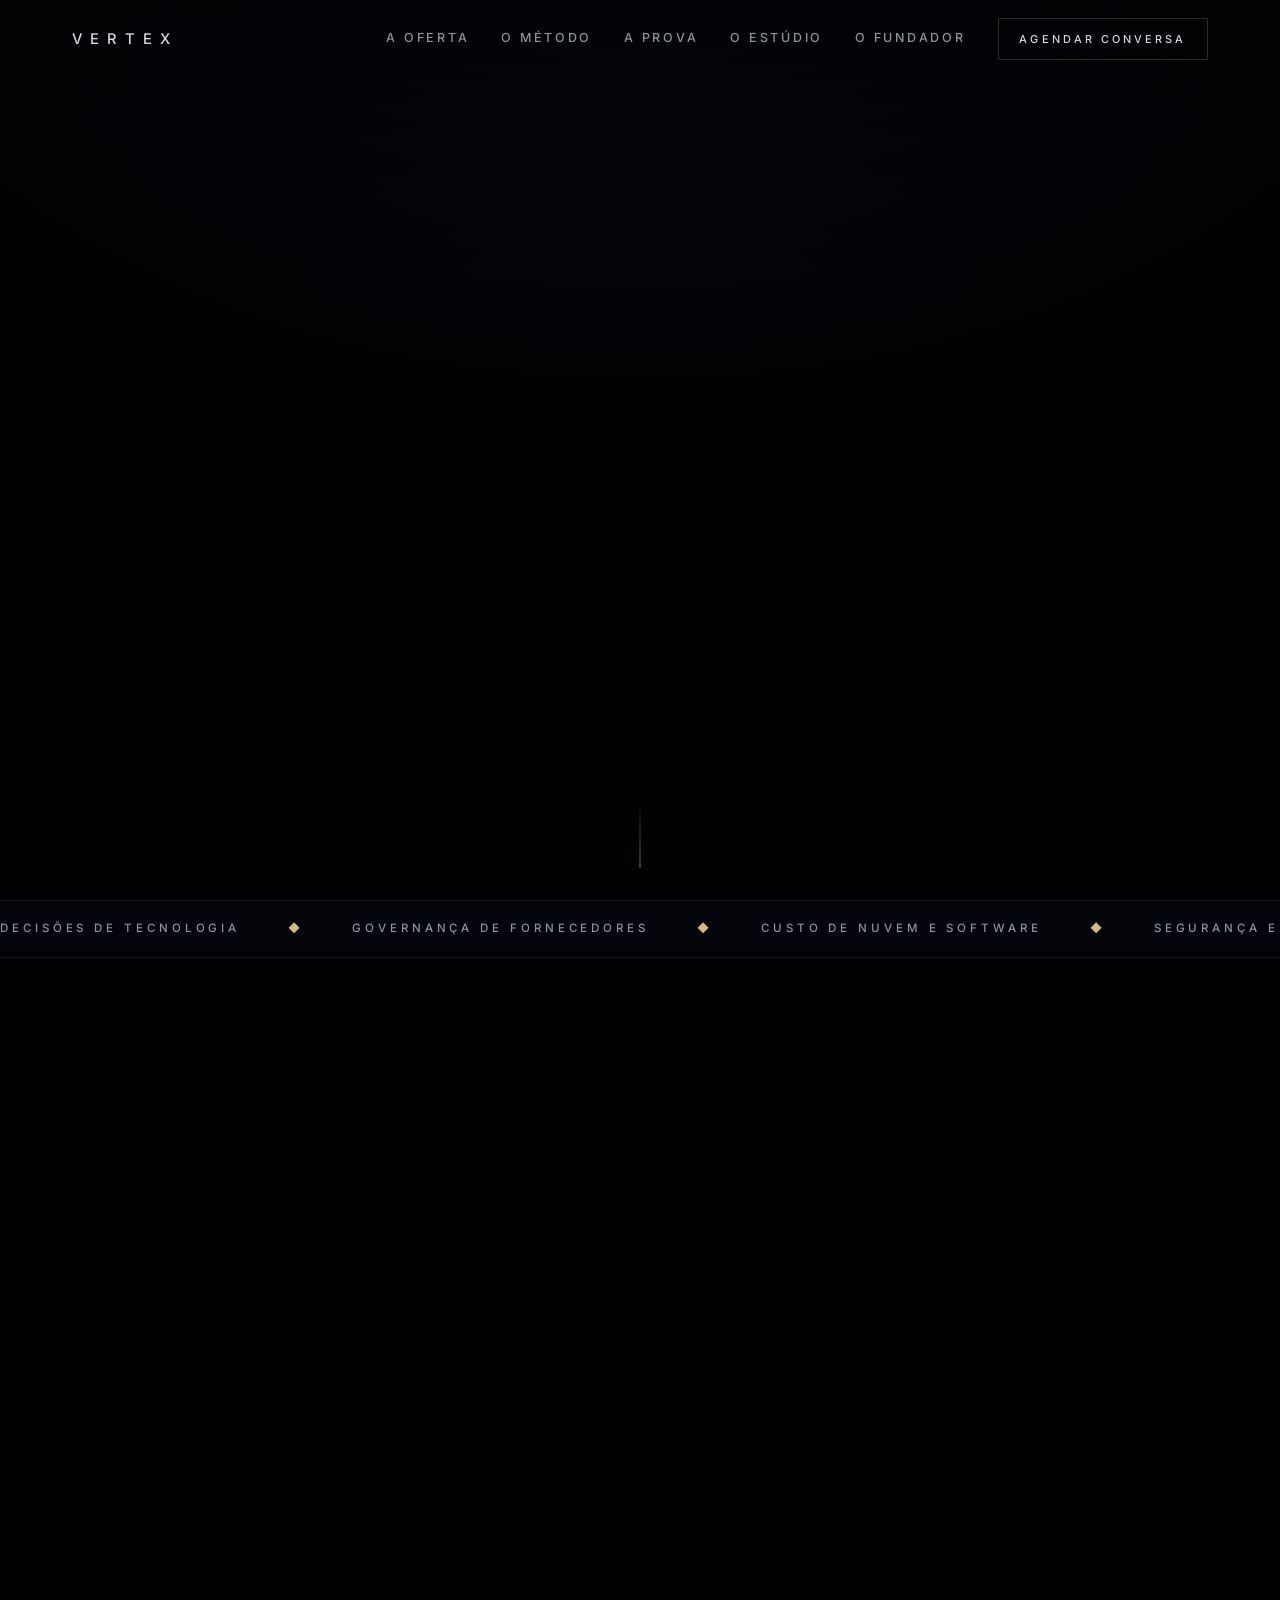
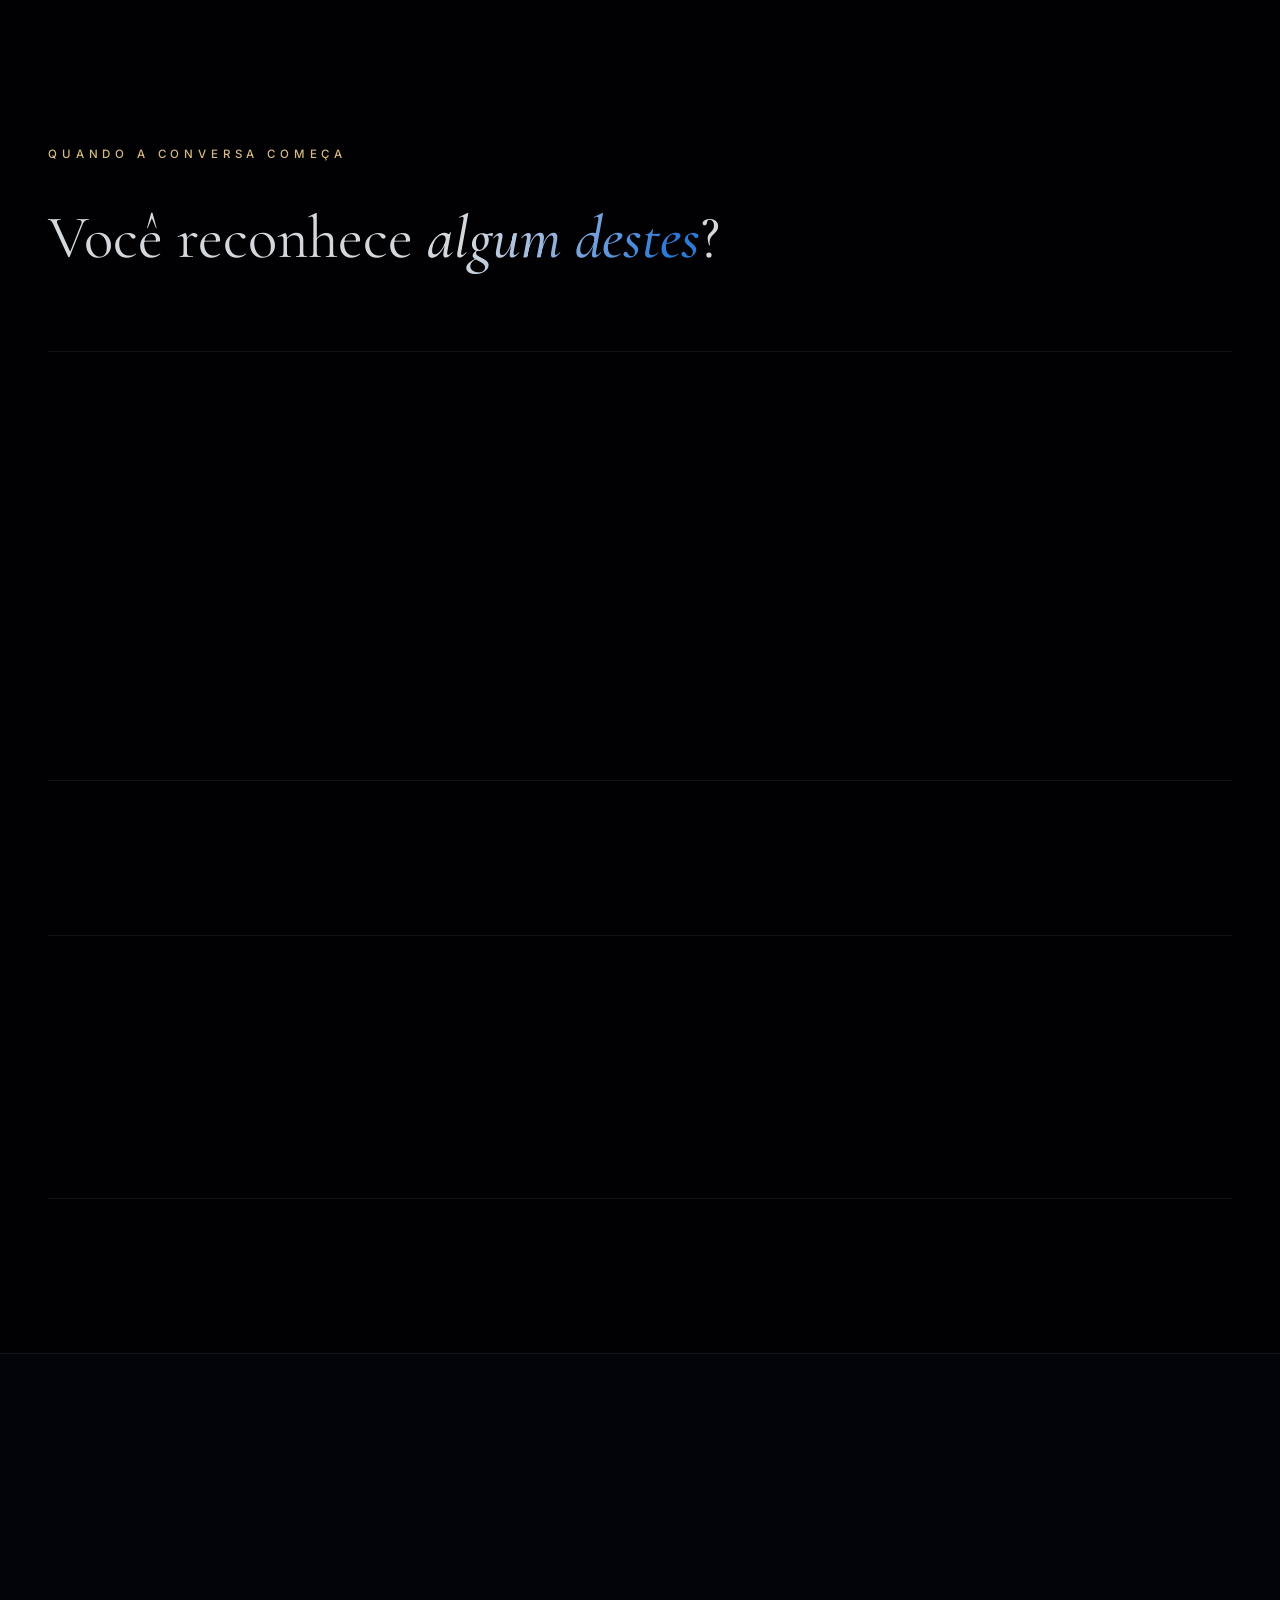
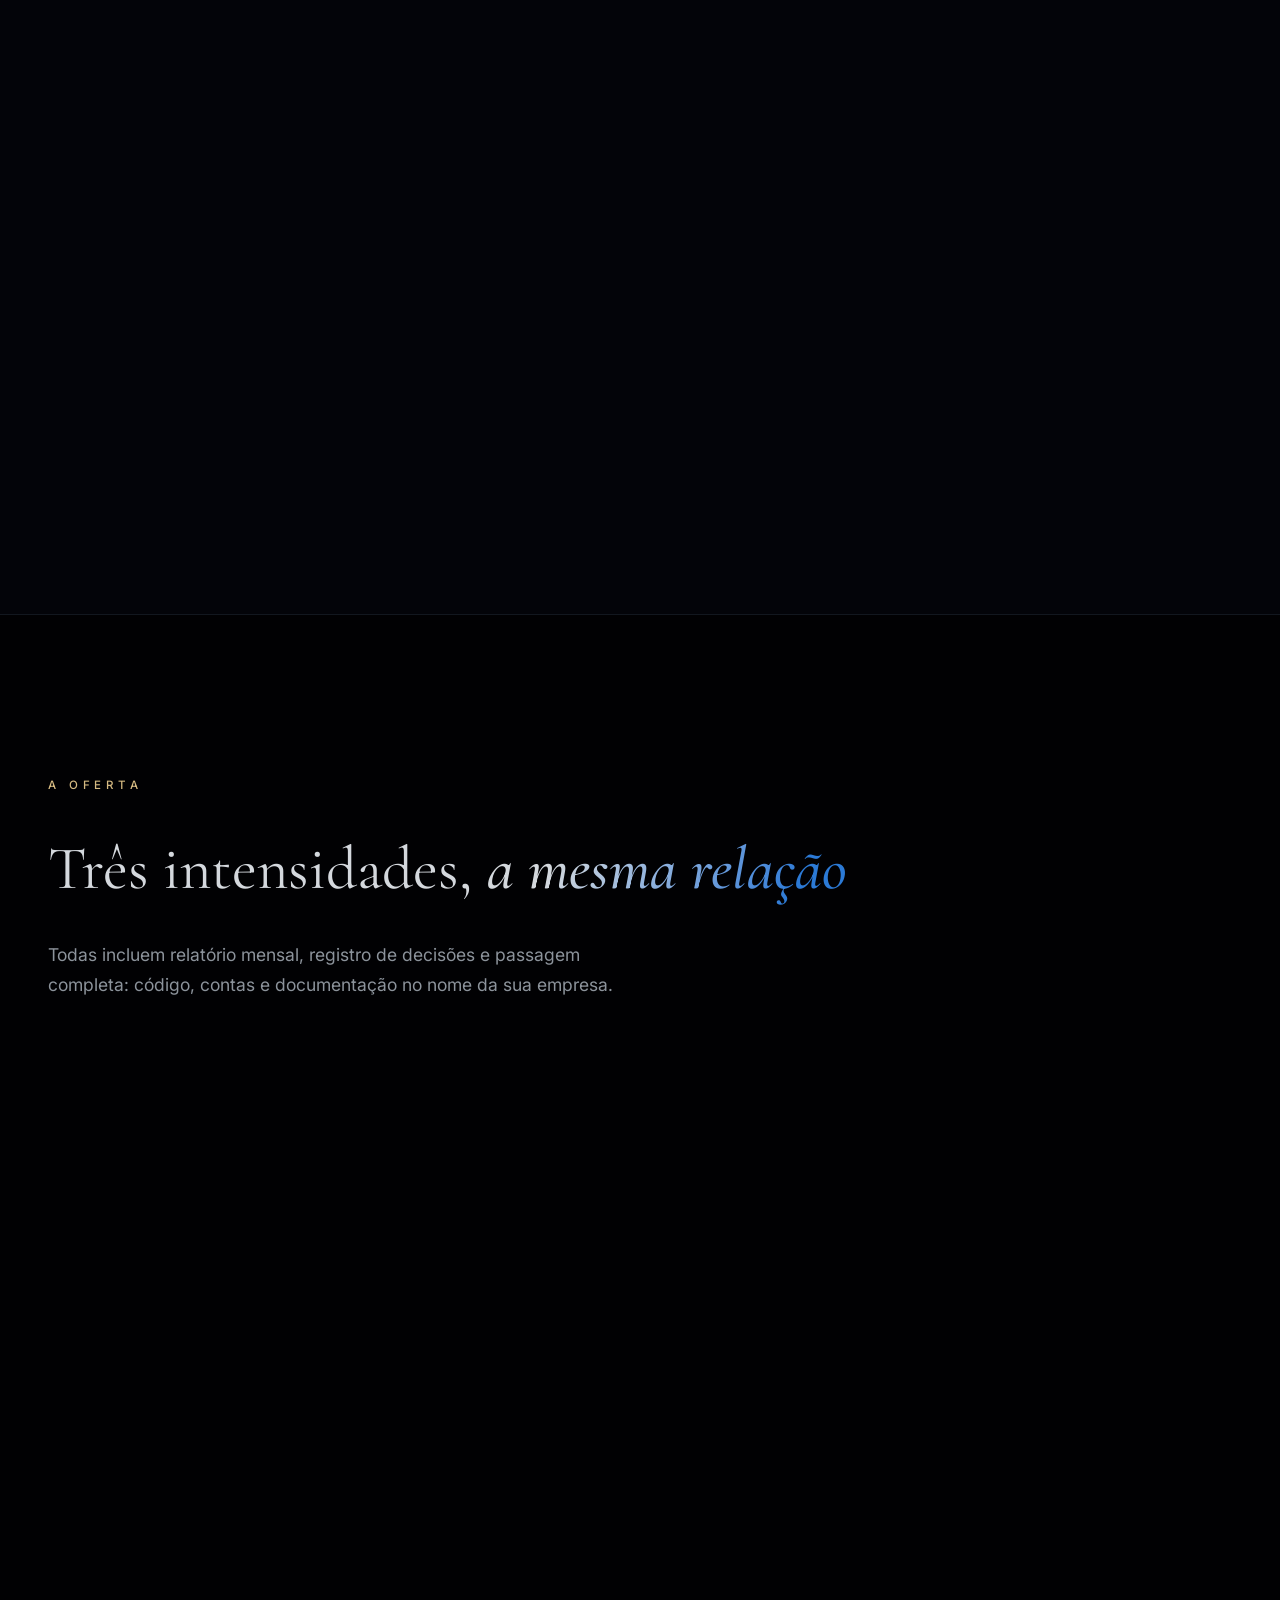
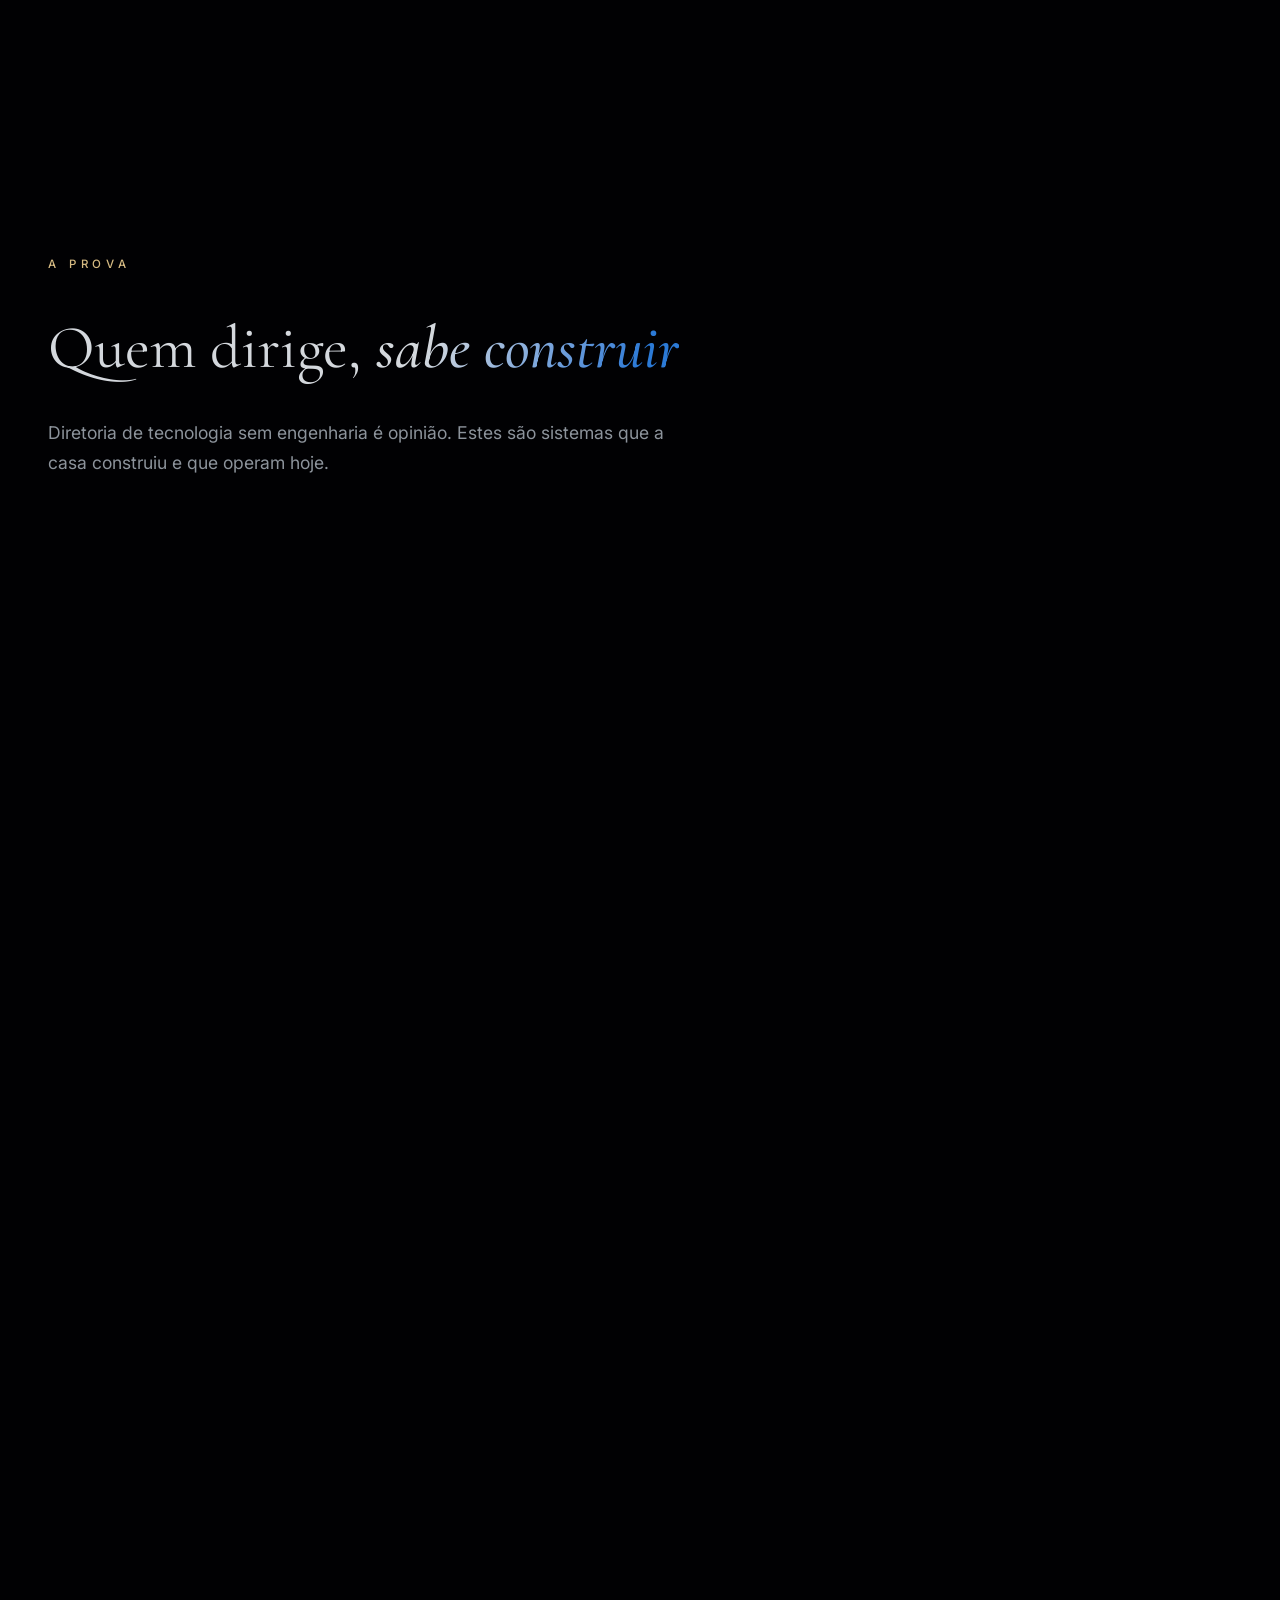
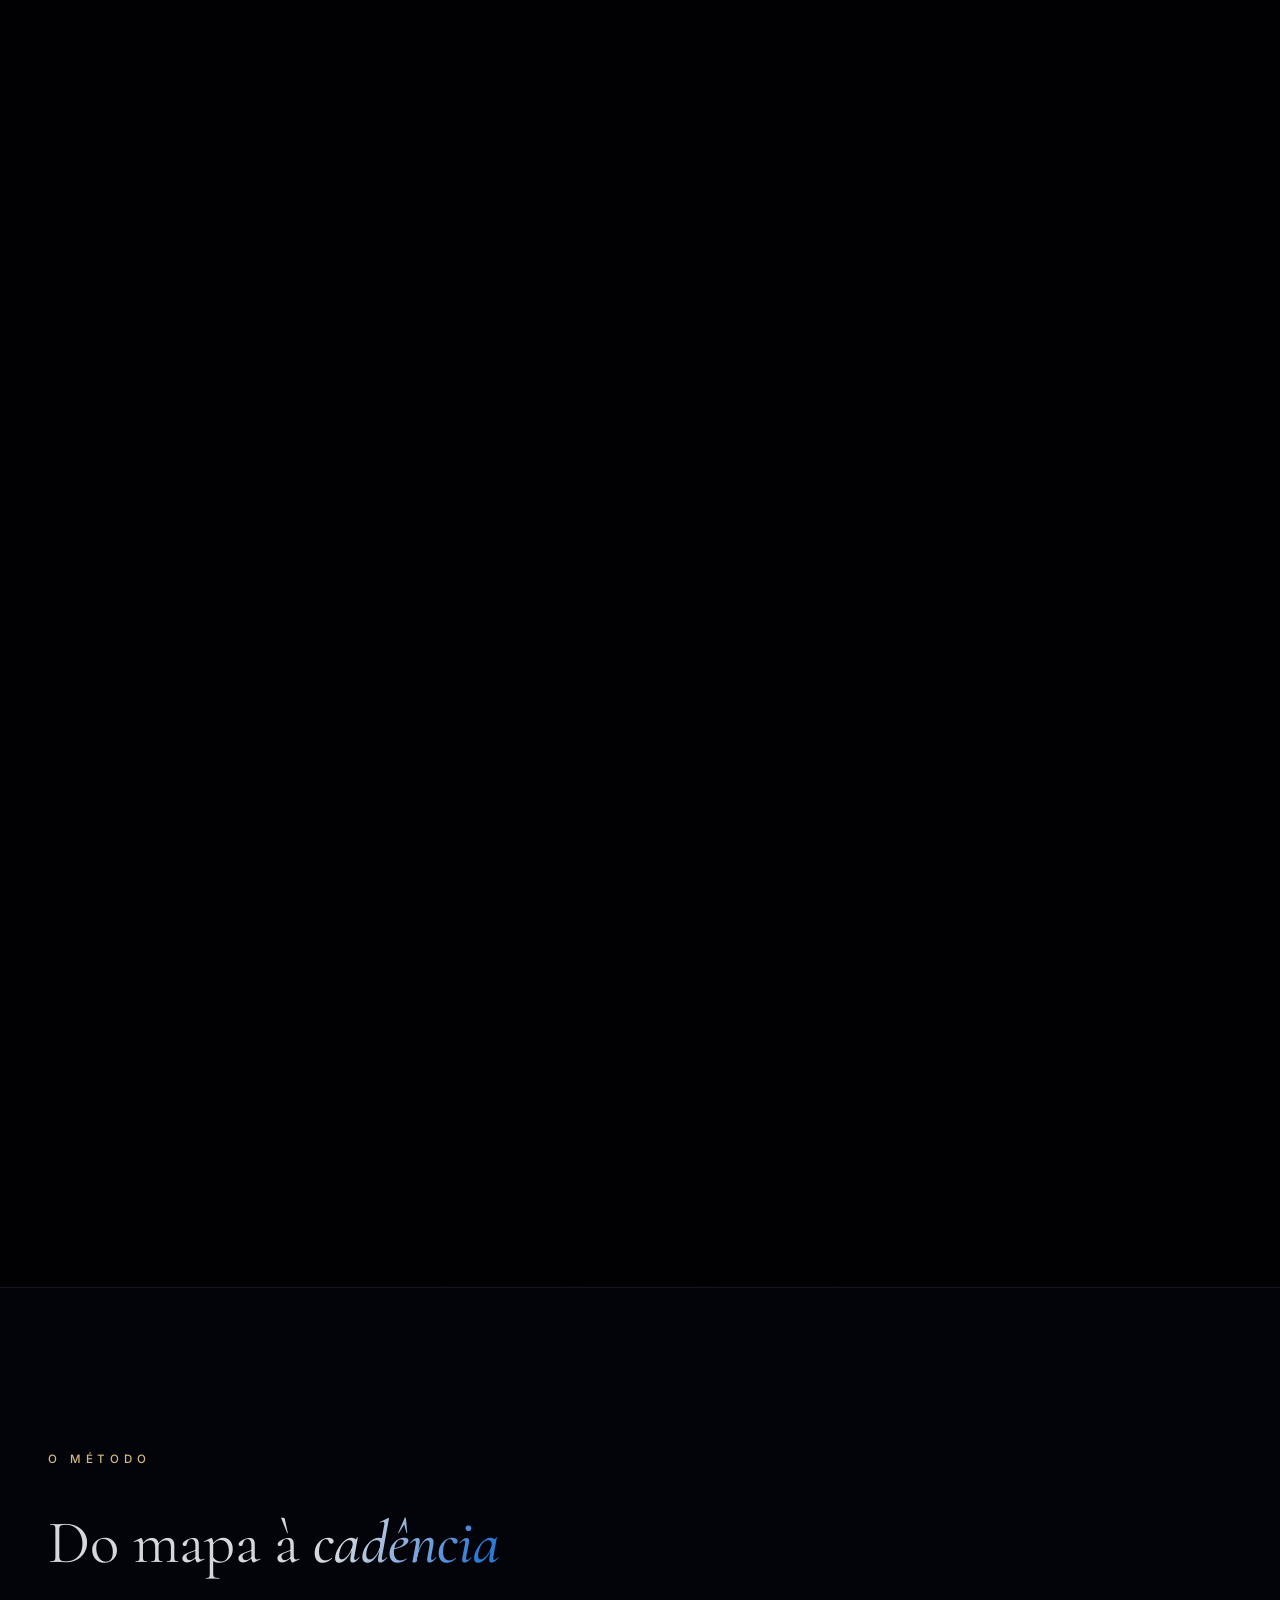
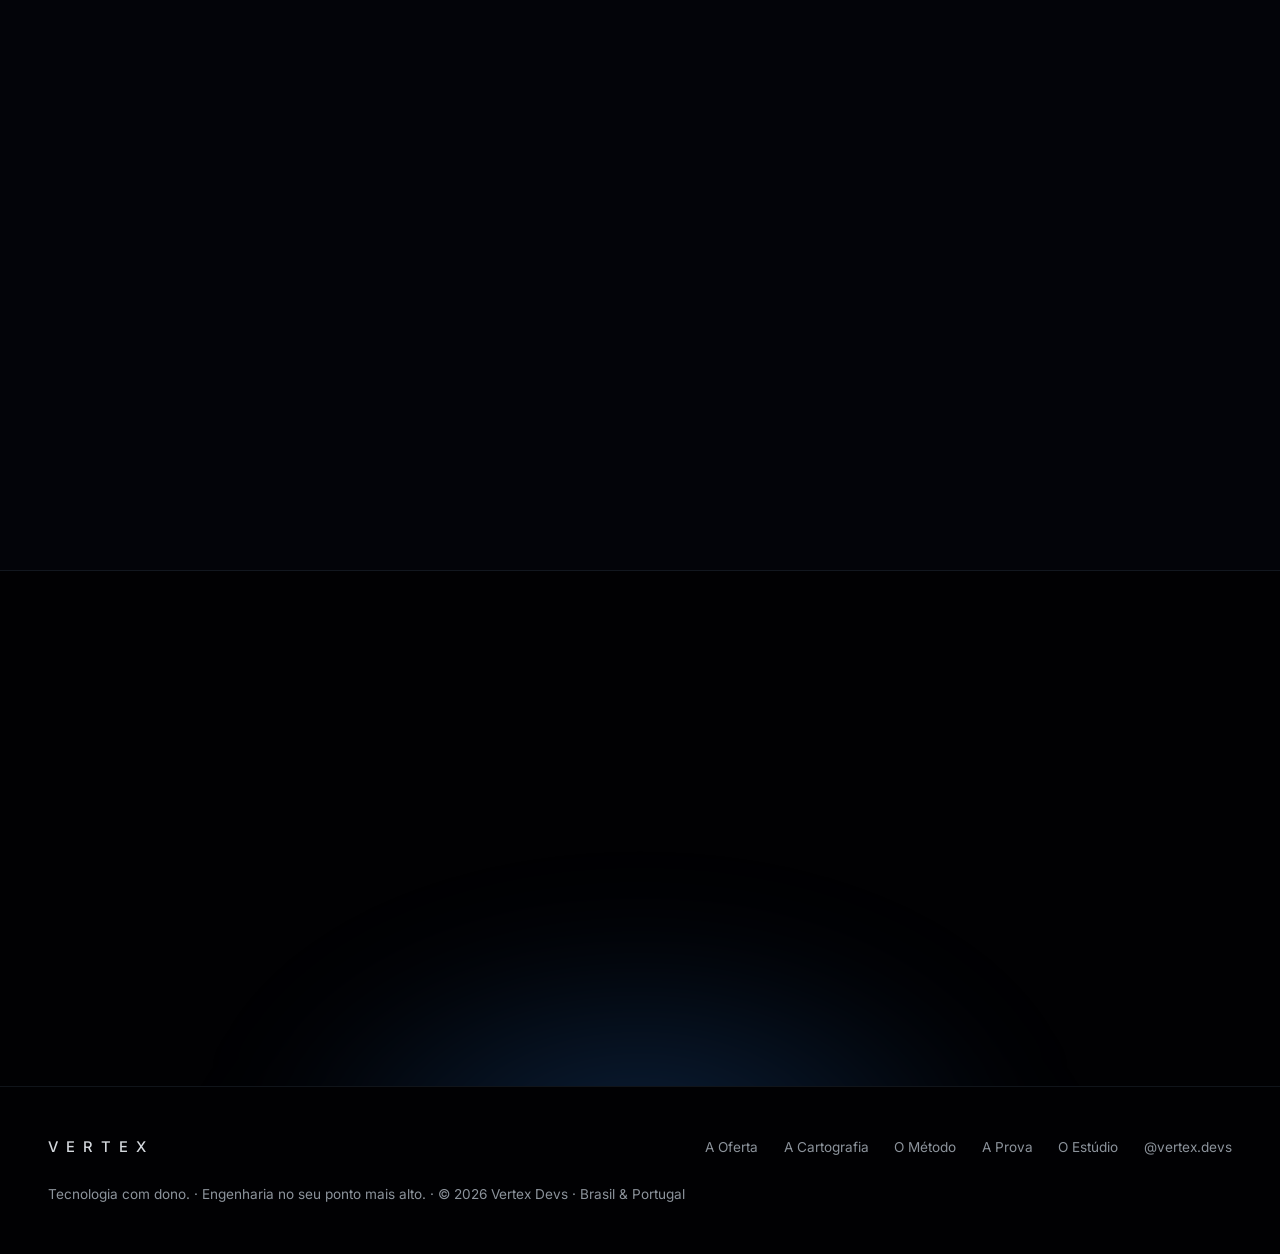
==== commit a4320ee3: "chore: tira os preços do site (valores só na conversa) Co-Authored-By: Claude Opus 5.5 <noreply@anth" ====
--- a/index.html
+++ b/index.html
@@ -160,21 +160,18 @@
         <article class="plan" data-reveal>
           <span class="plan-flag" aria-hidden="true"></span>
           <h3>Conselho</h3>
-          <div class="plan-price">R$ 6.000 <small>por mês</small></div>
           <p class="plan-for">Para quem tem fornecedores e sistemas, mas não tem time técnico.</p>
           <ul><li>Reunião quinzenal e canal direto</li><li>Decisões de tecnologia e governança de fornecedores</li><li>Relatório mensal e registro de decisões</li></ul>
         </article>
         <article class="plan plan--featured" data-reveal>
           <span class="plan-flag">Recomendada</span>
           <h3>Diretoria</h3>
-          <div class="plan-price">R$ 14.000 <small>por mês</small></div>
           <p class="plan-for">Para quem precisa decidir e construir.</p>
           <ul><li>Presença semanal e canal direto</li><li>Até 40 horas por mês da engenharia da casa</li><li>Plantão de incidente em horário comercial</li><li>Conselho trimestral com os sócios</li></ul>
         </article>
         <article class="plan" data-reveal>
           <span class="plan-flag" aria-hidden="true"></span>
           <h3>Diretoria plena</h3>
-          <div class="plan-price">desde R$ 26 mil <small>por mês</small></div>
           <p class="plan-for">Para quem tem time interno ou operação crítica.</p>
           <ul><li>Lidera e contrata o time interno</li><li>Squad dedicado da casa</li><li>Plantão estendido</li></ul>
         </article>
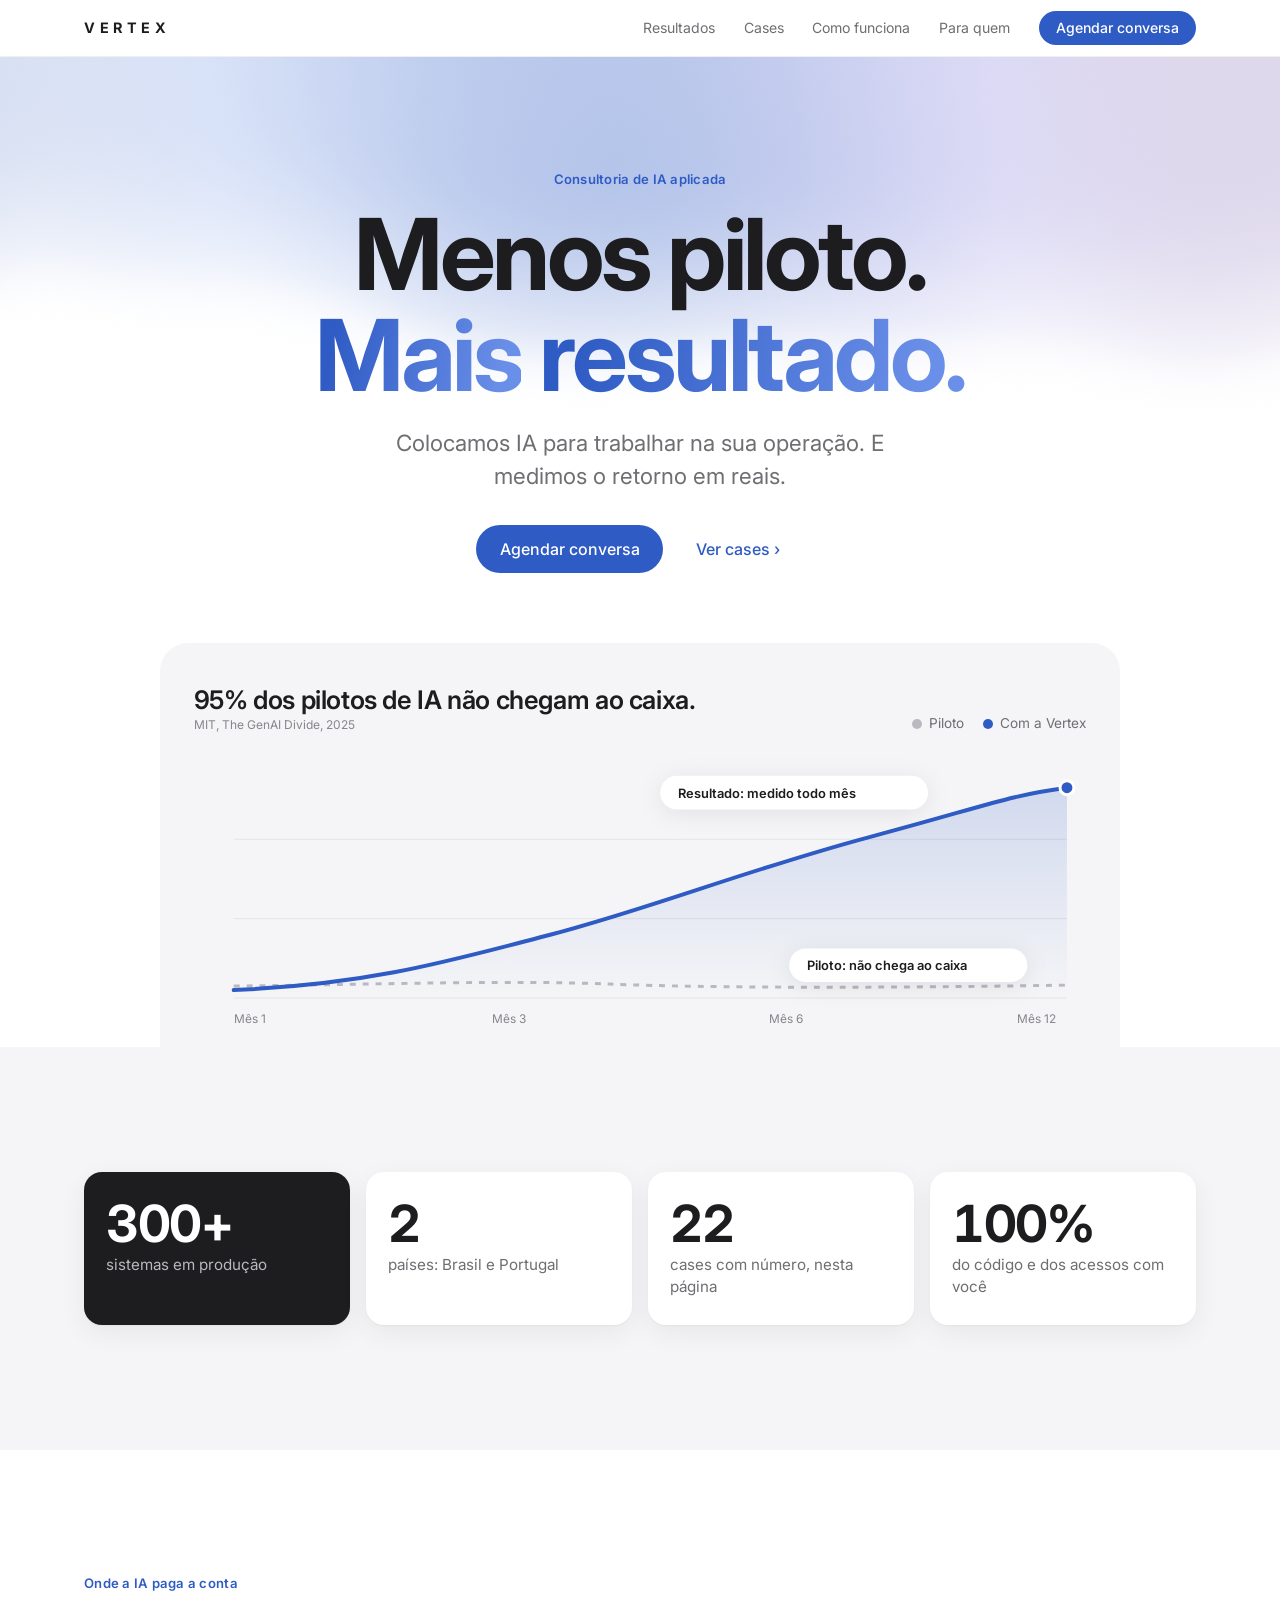
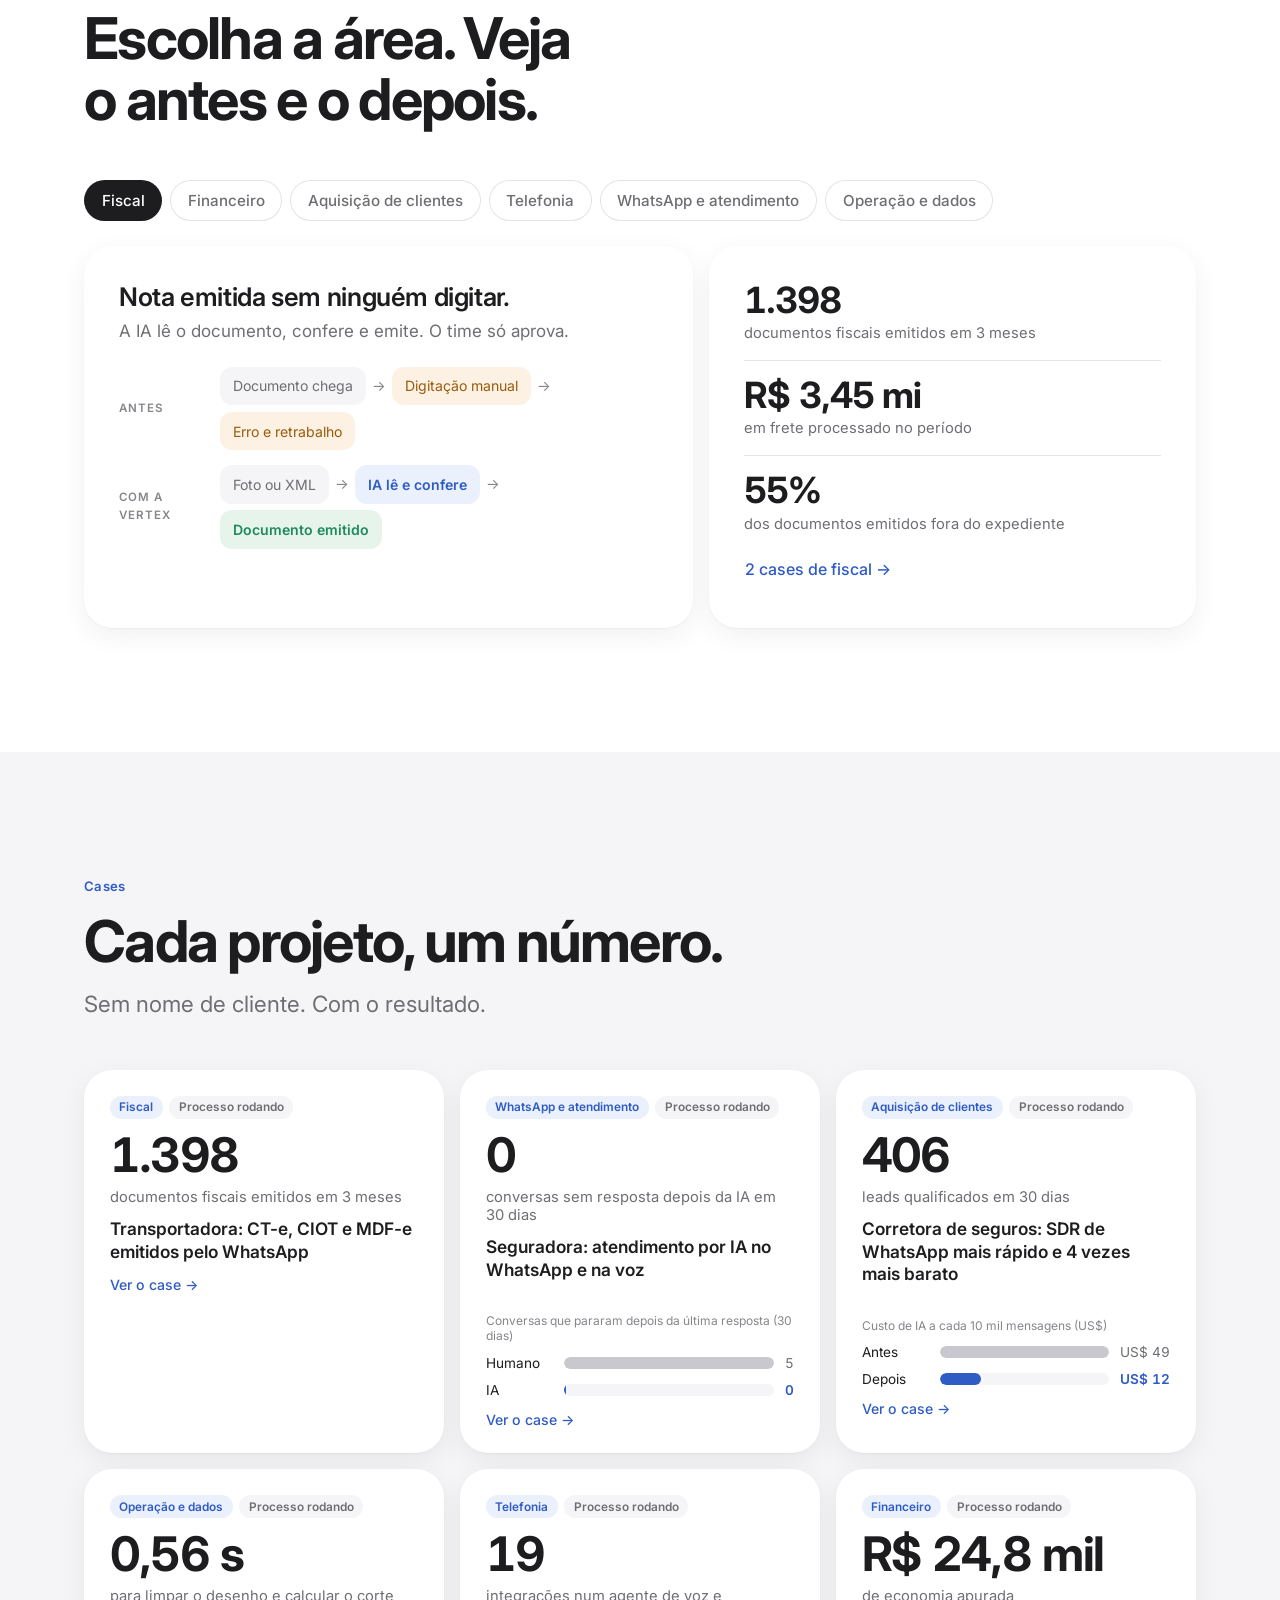
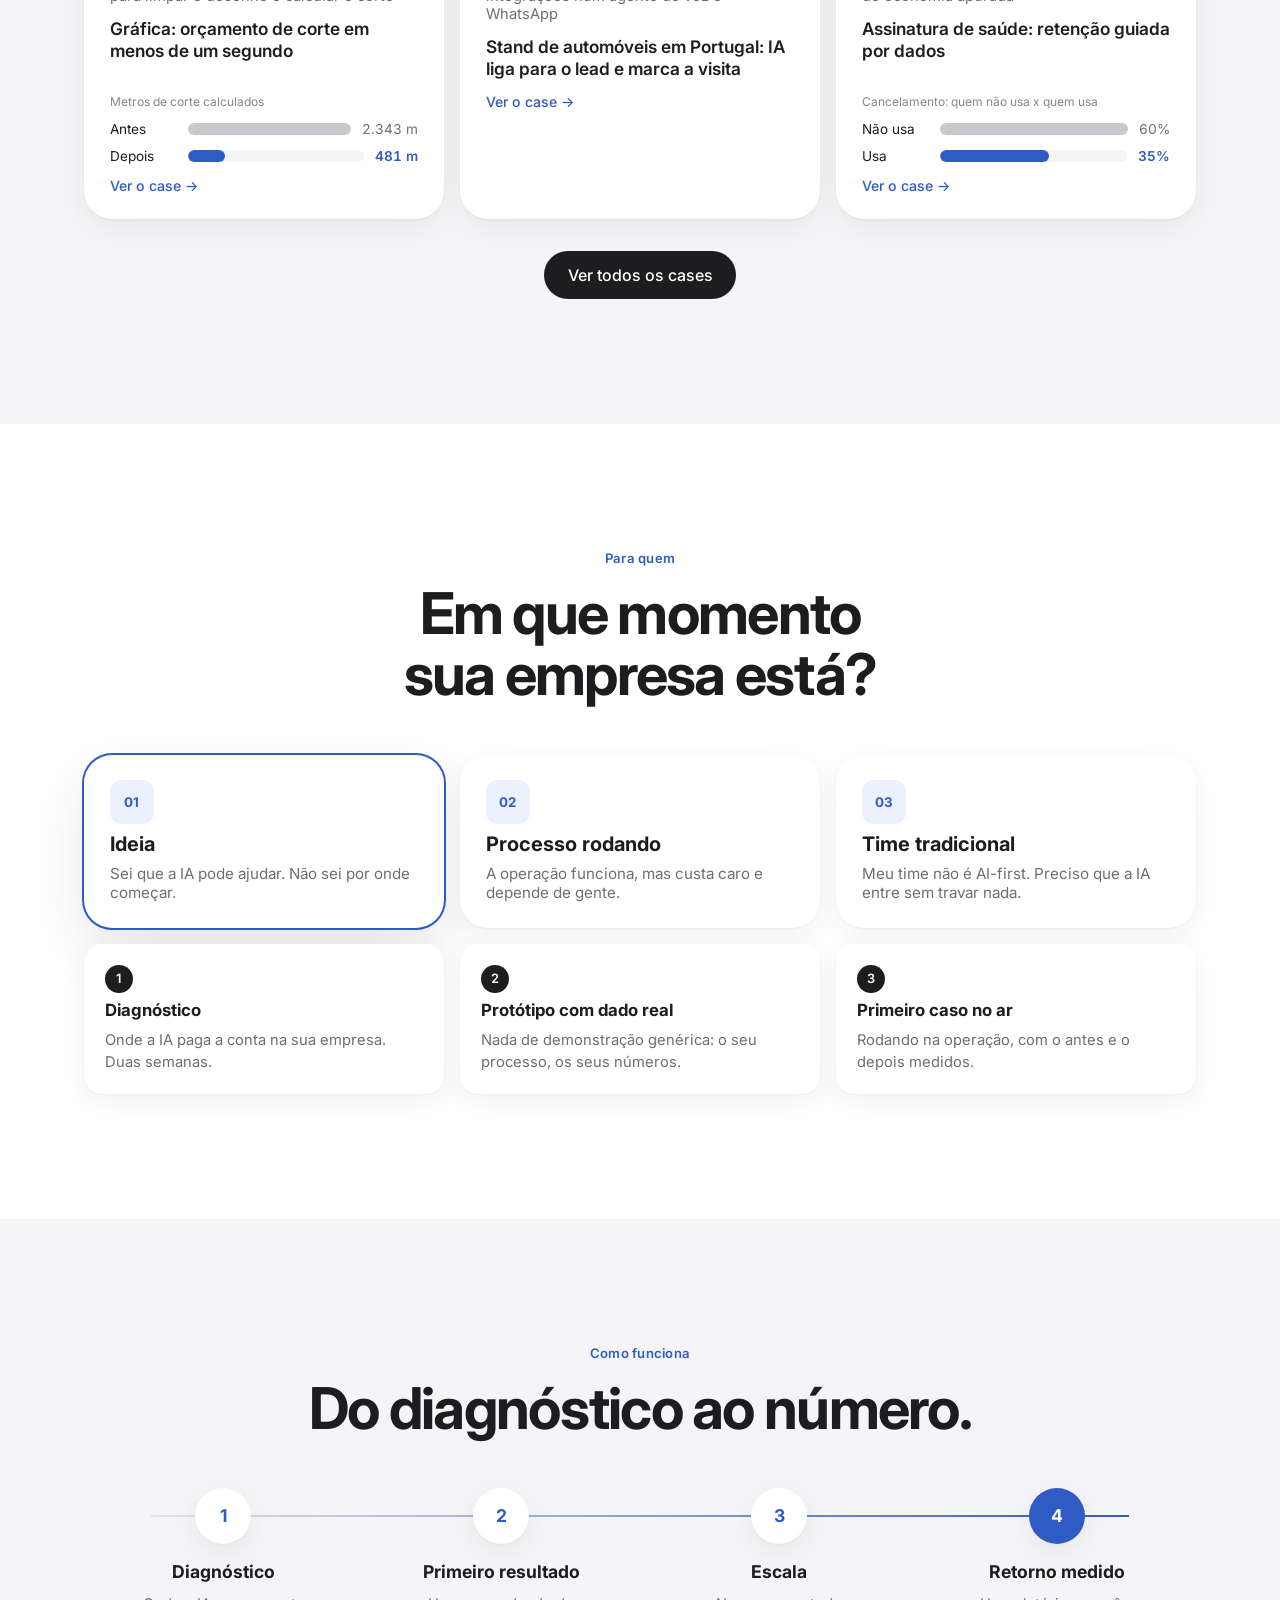
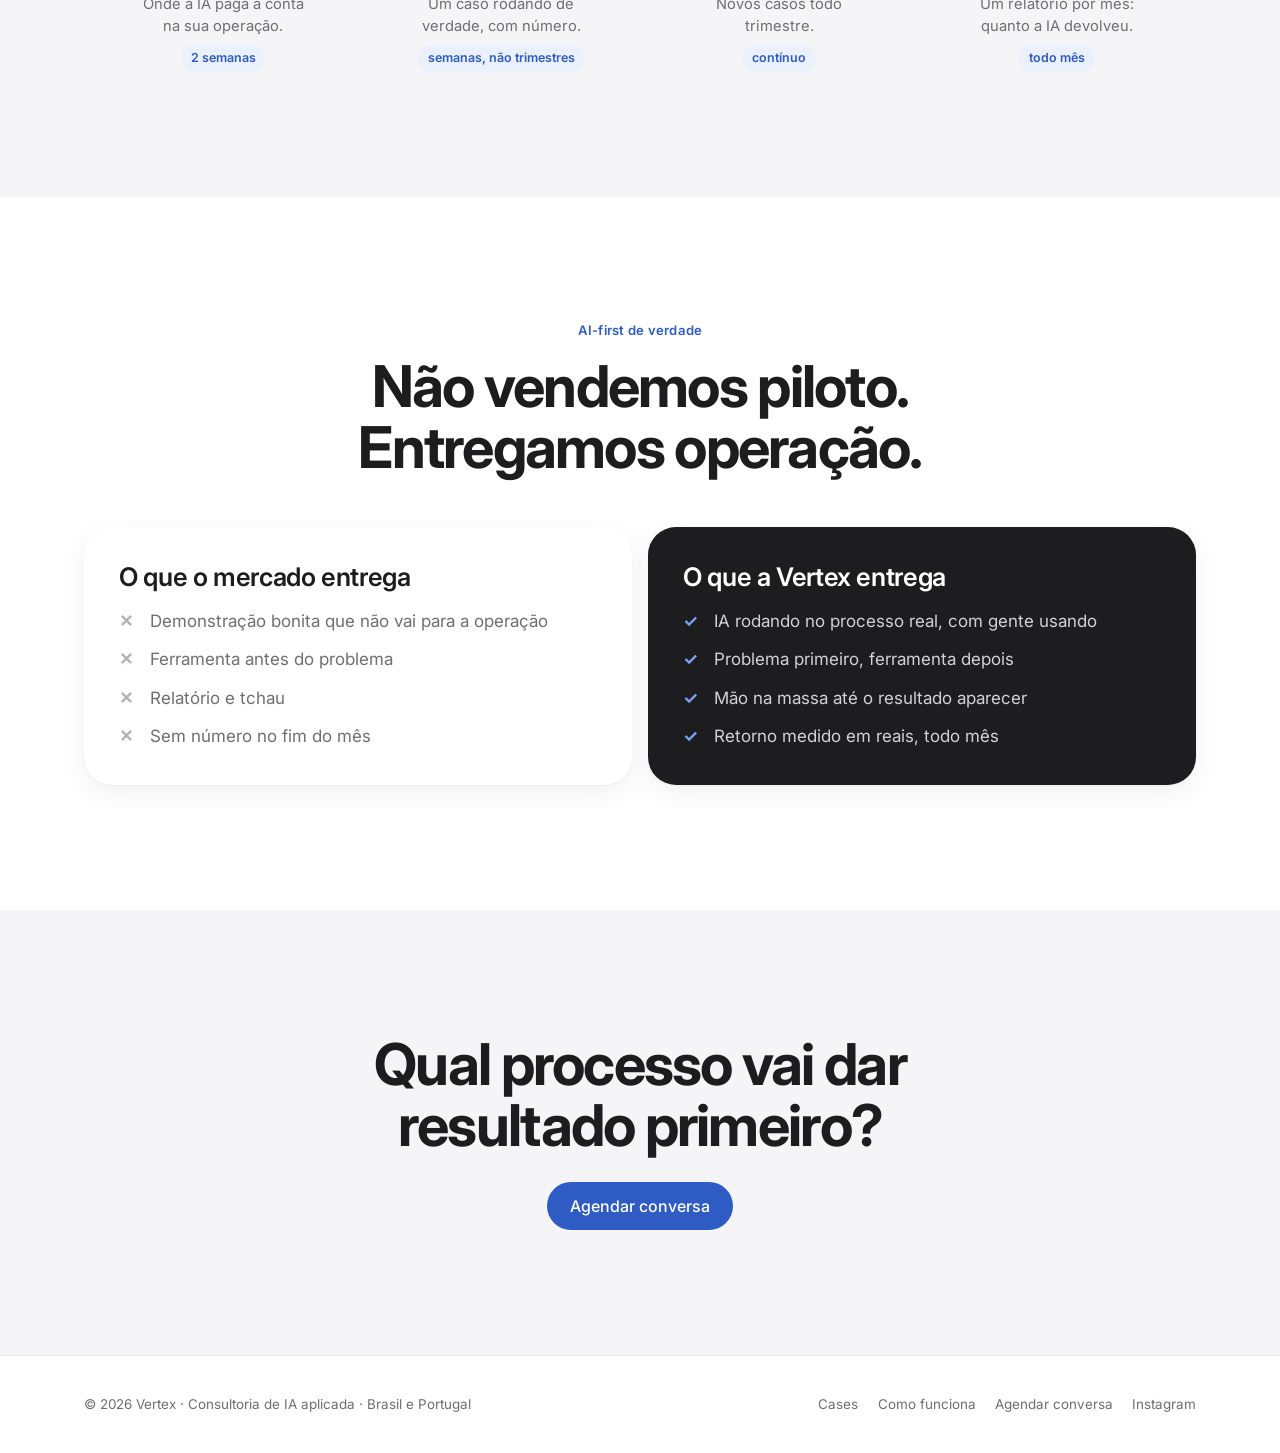
==== commit 10b602f3: "feat: site claro e visual (Menos piloto. Mais resultado.) Home nova com hero animado (Aurora do Reac" ====
--- a/index.html
+++ b/index.html
@@ -2,21 +2,22 @@
 <html lang="pt-BR">
 <head>
   <meta charset="utf-8" />
-  <meta name="viewport" content="width=device-width, initial-scale=1" />
-  <title>Vertex · Diretoria de tecnologia para empresas</title>
-  <meta name="description" content="A Vertex assume a diretoria de tecnologia de empresas que ainda não têm um CTO. Decide, constrói e responde pelo resultado, todo mês. CTO fracionado no Brasil e em Portugal." />
+  <meta name="viewport" content="width=device-width, initial-scale=1, viewport-fit=cover" />
+  <title>Vertex · Menos piloto. Mais resultado.</title>
+  <meta name="description" content="Consultoria de IA que executa: colocamos IA para trabalhar no financeiro, fiscal, vendas, telefonia e atendimento, e medimos o retorno todo mês." />
   <link rel="icon" type="image/png" sizes="32x32" href="assets/favicon-32.png" />
   <link rel="icon" type="image/png" sizes="64x64" href="assets/favicon-64.png" />
   <link rel="apple-touch-icon" sizes="180x180" href="assets/apple-touch-icon.png" />
-  <meta property="og:title" content="Vertex · Tecnologia com dono" />
-  <meta property="og:description" content="Diretoria de tecnologia contínua (CTO fracionado): decisões, fornecedores, custos, IA em produção e engenharia, com relatório todo mês." />
+  <meta name="theme-color" content="#ffffff" />
+  <meta property="og:title" content="Vertex · Menos piloto. Mais resultado." />
+  <meta property="og:description" content="Consultoria de IA que executa: colocamos IA para trabalhar no financeiro, fiscal, vendas, telefonia e atendimento, e medimos o retorno todo mês." />
   <meta property="og:image" content="https://vertexdevs.org/assets/og-image.jpg" />
-  <meta property="og:url" content="https://vertexdevs.org" />
+  <meta property="og:url" content="https://vertexdevs.org/" />
   <meta property="og:type" content="website" />
   <link rel="preconnect" href="https://fonts.googleapis.com" />
   <link rel="preconnect" href="https://fonts.gstatic.com" crossorigin />
-  <link href="https://fonts.googleapis.com/css2?family=Cormorant+Garamond:ital,wght@0,400;0,500;1,400;1,500&family=Inter:wght@400;500&display=swap" rel="stylesheet" />
-  <link rel="stylesheet" href="styles.css" />
+  <link href="https://fonts.googleapis.com/css2?family=Inter:wght@400;500;600;700&display=swap" rel="stylesheet" />
+  <link rel="stylesheet" href="site.css" />
   <!-- Meta Pixel -->
   <script>
     !function(f,b,e,v,n,t,s){if(f.fbq)return;n=f.fbq=function(){n.callMethod?
@@ -35,246 +36,127 @@
     src="https://www.facebook.com/tr?id=1021077700509079&ev=PageView&noscript=1" /></noscript>
 </head>
 <body>
-  <a class="skip-link" href="#principal">Pular para o conteúdo</a>
-  <div class="noise" aria-hidden="true"></div>
+  <a class="skip" href="#principal">Pular para o conteúdo</a>
+  <header class="nav"><div class="wrap">
+    <a class="logo" href="index.html" aria-label="Vertex, início">VERTEX</a>
+    <nav class="nav-links" aria-label="Principal"><a href="index.html#areas">Resultados</a><a href="casos.html">Cases</a><a href="index.html#como">Como funciona</a><a href="index.html#momento">Para quem</a><a class="btn btn-primary btn-sm" href="consulta.html">Agendar conversa</a></nav>
+  </div></header>
+  <main id="principal">
 
-  <header class="site-header">
-    <nav aria-label="Navegação principal">
-      <a class="wordmark" href="index.html">VERTEX</a>
-      <div class="nav-links">
-        <a href="oferta.html">A Oferta</a>
-        <a href="metodo.html">O Método</a>
-        <a href="produtos.html">A Prova</a>
-        <a href="estudio.html">O Estúdio</a>
-        <a href="guilherme/">O Fundador</a>
-        <a class="btn btn-ghost btn-sm" href="consulta.html">Agendar conversa</a>
+    <section class="hero">
+      <div class="aurora" aria-hidden="true" data-aurora='{"stops":["#9db8f5","#2f5bc4","#c9b8f2"],"lightMode":true,"height":0.5,"amplitude":0.9,"blend":0.6,"opacity":0.55,"speed":0.6}'></div>
+      <div class="wrap">
+        <span class="eyebrow">Consultoria de IA aplicada</span>
+        <h1 class="h1" data-blur>Menos piloto. <span class="grad">Mais resultado.</span></h1>
+        <p class="lead">Colocamos IA para trabalhar na sua operação. E medimos o retorno em reais.</p>
+        <div class="hero-cta"><a class="btn btn-primary" href="consulta.html">Agendar conversa</a><a class="btn btn-ghost" href="casos.html">Ver cases ›</a></div>
       </div>
-    </nav>
-  </header>
-
-  <main id="principal">
-    <section class="hero" aria-labelledby="hero-heading">
-      <div class="hero-media" aria-hidden="true">
-        <video class="hero-video" autoplay muted loop playsinline preload="auto" poster="assets/hero-poster.jpg">
-          <source src="assets/hero-film.mp4" type="video/mp4" />
-        </video>
-        <div class="hero-veil"></div>
-      </div>
-      <div class="hero-inner">
-        <span class="label" data-hero>Diretoria de tecnologia · CTO fracionado</span>
-        <h1 id="hero-heading">
-          <span class="line" data-hero>Tecnologia com</span>
-          <span class="line" data-hero><em>dono</em>.</span>
-        </h1>
-        <p class="lead" data-hero>Assumimos a diretoria de tecnologia de empresas que ainda não têm um CTO. Decidimos, construímos e respondemos pelo resultado, todo mês.</p>
-        <div class="hero-actions" data-hero>
-          <a class="btn btn-primary" href="consulta.html">Agendar uma conversa</a>
-          <a class="btn btn-ghost" href="oferta.html">Ver a oferta</a>
-        </div>
-      </div>
-      <div class="scroll-hint" aria-hidden="true"><span></span></div>
-    </section>
-
-    <div class="marquee" aria-hidden="true">
-      <div class="marquee-track">
-        <span>Decisões de tecnologia</span><i>◆</i><span>Governança de fornecedores</span><i>◆</i><span>Custo de nuvem e software</span><i>◆</i><span>Segurança e LGPD</span><i>◆</i><span>IA em produção</span><i>◆</i><span>Engenharia contínua</span><i>◆</i>
-        <span>Decisões de tecnologia</span><i>◆</i><span>Governança de fornecedores</span><i>◆</i><span>Custo de nuvem e software</span><i>◆</i><span>Segurança e LGPD</span><i>◆</i><span>IA em produção</span><i>◆</i><span>Engenharia contínua</span><i>◆</i>
-      </div>
-    </div>
-
-    <section class="thesis" aria-labelledby="thesis-heading">
-      <div class="thesis-inner">
-        <div data-reveal>
-          <span class="label label--sapphire">A tese</span>
-          <h2 id="thesis-heading" class="display" style="margin-top:1.4rem">Quem decide também <em>constrói</em>.</h2>
-          <hr class="rule" />
-        </div>
-        <div class="thesis-copy" data-reveal>
-          <p>Na maioria das empresas, a tecnologia não tem dono. O fornecedor decide o que vender, o sistema crítico depende de uma pessoa, a conta de software cresce todo trimestre e a IA vira piloto que nunca chega à operação. Quem acaba respondendo por tudo é o dono, que não escolheu ser CTO.</p>
-          <p>A Vertex assume essa cadeira. <strong>Decidimos com você o que construir, comprar e desligar</strong>, cobramos os fornecedores, cuidamos de custo, segurança e dados, e <strong>a nossa engenharia constrói</strong> o que precisa ser construído. Todo mês, você recebe uma página com o que mudou, quanto custou e o que vem a seguir.</p>
+      <div class="wrap">
+        <div class="hero-chart curve">
+          <div class="hero-chart-top">
+            <div><div class="h3">95% dos pilotos de IA não chegam ao caixa.</div><div class="src">MIT, The GenAI Divide, 2025</div></div>
+            <div class="legend"><span><i style="background:#b9b9c0"></i>Piloto</span><span><i style="background:#2f5bc4"></i>Com a Vertex</span></div>
+          </div>
+          <svg viewBox="0 0 900 300" role="img" aria-label="Piloto fica parado; resultado cresce mês a mês">
+          <defs><linearGradient id="fillResult" x1="0" y1="0" x2="0" y2="1"><stop offset="0%" stop-color="#2f5bc4" stop-opacity=".18"/><stop offset="100%" stop-color="#2f5bc4" stop-opacity="0"/></linearGradient></defs>
+          <g class="grid"><line x1="40" y1="250" x2="880" y2="250"/><line x1="40" y1="170" x2="880" y2="170"/><line x1="40" y1="90" x2="880" y2="90"/></g>
+          <g class="axis"><text x="40" y="275">Mês 1</text><text x="300" y="275">Mês 3</text><text x="580" y="275">Mês 6</text><text x="830" y="275">Mês 12</text></g>
+          <path class="pilot" d="M40 238 C 200 236, 320 232, 420 236 S 700 240, 880 237"/>
+          <path class="area" d="M40 242 C 180 236, 260 212, 360 186 S 560 120, 680 88 S 820 46, 880 38 L 880 250 L 40 250 Z"/>
+          <path class="result" d="M40 242 C 180 236, 260 212, 360 186 S 560 120, 680 88 S 820 46, 880 38"/>
+          <circle class="dot" cx="880" cy="38" r="7"/>
+          <g class="tag" transform="translate(600 200)"><rect width="240" height="34" rx="17"/><text x="18" y="22">Piloto: não chega ao caixa</text></g>
+          <g class="tag" transform="translate(470 26)"><rect width="270" height="34" rx="17"/><text x="18" y="22">Resultado: medido todo mês</text></g>
+        </svg>
         </div>
       </div>
     </section>
 
-    <section class="triggers" aria-labelledby="triggers-heading">
-      <div class="section-head">
-        <span class="label">Quando a conversa começa</span>
-        <h2 id="triggers-heading" class="section-title" style="margin-top:1.2rem">Você reconhece <em>algum destes</em>?</h2>
-      </div>
-      <ol class="trigger-list">
-        <li data-reveal><span class="step-num">I</span><p>O fornecedor principal sumiu, quebrou ou dobrou o preço.</p></li>
-        <li data-reveal><span class="step-num">II</span><p>Um sistema crítico só funciona porque uma pessoa sabe mexer nele.</p></li>
-        <li data-reveal><span class="step-num">III</span><p>A conta de software e nuvem cresce todo trimestre e ninguém sabe explicar.</p></li>
-        <li data-reveal><span class="step-num">IV</span><p>A IA virou três pilotos e nenhum chegou à operação.</p></li>
-        <li data-reveal><span class="step-num">V</span><p>Um investidor, comprador ou auditoria pediu inventário técnico e LGPD.</p></li>
-        <li data-reveal><span class="step-num">VI</span><p>O time interno entrega, mas ninguém sabe se está indo para o lugar certo.</p></li>
-      </ol>
-    </section>
-
-    <section class="metrics" aria-label="Números">
-      <div class="metrics-inner">
-        <div class="metric" data-reveal><span class="metric-num" data-count="300">0</span><span class="metric-plus">+</span><p>sistemas sob medida em produção</p></div>
-        <div class="metric" data-reveal><span class="metric-num" data-count="16">0</span><span class="metric-plus"></span><p>integrações orquestradas num único agente</p></div>
-        <div class="metric" data-reveal><span class="metric-num" data-count="2">0</span><span class="metric-plus"></span><p>países com operação sustentada</p></div>
-        <div class="metric" data-reveal><span class="metric-num" data-count="8">0</span><span class="metric-plus"></span><p>empresas, no máximo, na Diretoria ao mesmo tempo</p></div>
-      </div>
-    </section>
-
-    <section class="report" aria-labelledby="report-heading">
-      <div class="report-inner">
-        <div class="report-copy" data-reveal>
-          <span class="label">O que você recebe todo mês</span>
-          <h2 id="report-heading" class="section-title" style="margin-top:1.2rem">Uma página. <em>Números primeiro.</em></h2>
-          <hr class="rule" />
-          <p>O relatório mensal diz como está a tecnologia da empresa em linguagem de dono: quanto custou, o que ficou de pé, o que caiu, o que foi decidido. Cada decisão relevante fica escrita, com contexto, custo, dono e data de revisão.</p>
-          <p class="report-note">Exemplo ilustrativo de um relatório.</p>
-        </div>
-        <div class="report-sheet" data-reveal aria-label="Exemplo de relatório mensal">
-          <div class="report-top"><span class="label">Relatório · Outubro</span><span class="pill pill-ok">Em dia</span></div>
-          <p class="report-lede">Outubro em uma linha: custo de tecnologia caiu 12%, nenhum incidente crítico, duas decisões tomadas.</p>
-          <div class="kpis">
-            <div class="kpi"><span class="kpi-label">Custo de tecnologia</span><span class="kpi-value">R$ 18,4 mil</span><span class="kpi-foot">12% abaixo de setembro</span></div>
-            <div class="kpi"><span class="kpi-label">Sistemas com dono</span><span class="kpi-value">9 de 11</span><span class="kpi-foot"><span class="pill pill-attention">Atenção</span></span></div>
-            <div class="kpi"><span class="kpi-label">Incidentes</span><span class="kpi-value">1</span><span class="kpi-foot">32 min fora do ar</span></div>
-          </div>
-          <div class="decision">
-            <span class="decision-no">№ 07</span>
-            <h3>Trocar a plataforma de atendimento por um agente próprio</h3>
-            <dl>
-              <dt>Custo</dt><dd>Dentro do mensal. Economia de R$ 4,2 mil por mês.</dd>
-              <dt>Dono</dt><dd>Vertex, com a coordenação de atendimento.</dd>
-              <dt>Revisar em</dt><dd>Março de 2027</dd>
-            </dl>
-          </div>
+    <section class="alt" aria-label="Números">
+      <div class="wrap">
+        <div class="stats">
+          <div class="stat dark reveal"><b class="num" data-count="300" data-suffix="+">300+</b><span>sistemas em produção</span></div>
+          <div class="stat reveal"><b class="num">2</b><span>países: Brasil e Portugal</span></div>
+          <div class="stat reveal"><b class="num" data-count="22">22</b><span>cases com número, nesta página</span></div>
+          <div class="stat reveal"><b class="num">100%</b><span>do código e dos acessos com você</span></div>
         </div>
       </div>
     </section>
 
-    <section class="plans-section" aria-labelledby="plans-heading">
-      <div class="section-head">
-        <span class="label">A oferta</span>
-        <h2 id="plans-heading" class="section-title" style="margin-top:1.2rem">Três intensidades, <em>a mesma relação</em></h2>
-        <p class="section-sub">Todas incluem relatório mensal, registro de decisões e passagem completa: código, contas e documentação no nome da sua empresa.</p>
-      </div>
-      <div class="plans" data-partes="planos">
-        <article class="plan" data-reveal>
-          <span class="plan-flag" aria-hidden="true"></span>
-          <h3>Conselho</h3>
-          <p class="plan-for">Para quem tem fornecedores e sistemas, mas não tem time técnico.</p>
-          <ul><li>Reunião quinzenal e canal direto</li><li>Decisões de tecnologia e governança de fornecedores</li><li>Relatório mensal e registro de decisões</li></ul>
-        </article>
-        <article class="plan plan--featured" data-reveal>
-          <span class="plan-flag">Recomendada</span>
-          <h3>Diretoria</h3>
-          <p class="plan-for">Para quem precisa decidir e construir.</p>
-          <ul><li>Presença semanal e canal direto</li><li>Até 40 horas por mês da engenharia da casa</li><li>Plantão de incidente em horário comercial</li><li>Conselho trimestral com os sócios</li></ul>
-        </article>
-        <article class="plan" data-reveal>
-          <span class="plan-flag" aria-hidden="true"></span>
-          <h3>Diretoria plena</h3>
-          <p class="plan-for">Para quem tem time interno ou operação crítica.</p>
-          <ul><li>Lidera e contrata o time interno</li><li>Squad dedicado da casa</li><li>Plantão estendido</li></ul>
-        </article>
-      </div>
-      <div class="collection-cta" data-reveal>
-        <a class="btn btn-ghost" href="oferta.html">Comparar os planos em detalhe</a>
+    <section id="areas">
+      <div class="wrap">
+        <div class="head"><span class="eyebrow">Onde a IA paga a conta</span><h2 class="h2">Escolha a área. Veja o antes e o depois.</h2></div>
+        <div class="tabs" id="area-tabs" role="tablist" aria-label="Áreas"></div>
+        <div id="area-panels"></div>
       </div>
     </section>
 
-    <section class="collection" id="prova" aria-labelledby="collection-heading">
-      <div class="section-head">
-        <span class="label">A prova</span>
-        <h2 id="collection-heading" class="section-title" style="margin-top:1.2rem">Quem dirige, <em>sabe construir</em></h2>
-        <p class="section-sub">Diretoria de tecnologia sem engenharia é opinião. Estes são sistemas que a casa construiu e que operam hoje.</p>
-      </div>
-
-      <div class="product-grid">
-        <article class="product-card product-lg" data-reveal>
-          <span class="product-index">№ 01</span>
-          <figure><img src="assets/cases/voice.jpg" alt="Arte abstrata de mecanismo de voz" width="1536" height="1024" loading="lazy" /></figure>
-          <div class="product-body">
-            <span class="product-tag">Voz · Tempo real</span>
-            <h3>Atendimento por voz em tempo real</h3>
-            <p>Centrais telefônicas em que quem atende é IA: qualificação, agendamento e follow-up até o registro no CRM. Mais de sessenta funções em nuvem num único sistema, em dois continentes.</p>
-            <ul class="product-stack"><li>Voz em tempo real</li><li>Telefonia</li><li>SDR autônomo</li></ul>
-          </div>
-        </article>
-
-        <article class="product-card" data-reveal>
-          <span class="product-index">№ 02</span>
-          <figure><img src="assets/cases/crm.jpg" alt="Arte abstrata de pipeline comercial" width="1536" height="1024" loading="lazy" /></figure>
-          <div class="product-body">
-            <span class="product-tag">CRM · Custo</span>
-            <h3>Duas plataformas viraram uma</h3>
-            <p>Um CRM com voz, cadência e SDR no mesmo sistema substituiu duas plataformas de mercado em 45 dias. As duas mensalidades foram desligadas.</p>
-            <ul class="product-stack"><li>45 dias</li><li>Omnichannel</li><li>Menos custo fixo</li></ul>
-          </div>
-        </article>
-
-        <article class="product-card" data-reveal>
-          <span class="product-index">№ 03</span>
-          <figure><img src="assets/cases/cfo.jpg" alt="Arte abstrata de mecanismo financeiro" width="1536" height="1024" loading="lazy" /></figure>
-          <div class="product-body">
-            <span class="product-tag">Financeiro · Integração</span>
-            <h3>Dezesseis sistemas, uma conversa</h3>
-            <p>Um agente financeiro ligado a ERPs, CRMs e cobrança, presente onde o dono está: WhatsApp, Telegram e web. Dezesseis integrações orquestradas e mantidas.</p>
-            <ul class="product-stack"><li>16 integrações</li><li>ERP</li><li>WhatsApp</li></ul>
-          </div>
-        </article>
-      </div>
-
-      <div class="collection-cta" data-reveal>
-        <a class="btn btn-ghost" href="produtos.html">Ver toda a prova</a>
+    <section class="alt" id="cases">
+      <div class="wrap">
+        <div class="head"><span class="eyebrow">Cases</span><h2 class="h2">Cada projeto, um número.</h2><p class="lead">Sem nome de cliente. Com o resultado.</p></div>
+        <div class="cases" id="cases-grid" data-destaque="true"></div>
+        <div style="text-align:center;margin-top:2rem"><a class="btn btn-dark" href="casos.html">Ver todos os cases</a></div>
       </div>
     </section>
 
-    <section class="manifesto" aria-label="Manifesto">
-      <div class="hero-guilloche" aria-hidden="true"></div>
-      <blockquote>
-        <p data-manifesto>Poucas empresas por vez.<br /><span>Cada uma, acompanhada de perto.</span></p>
-      </blockquote>
-    </section>
-
-    <section class="process" aria-labelledby="process-heading">
-      <div class="section-head">
-        <span class="label">O método</span>
-        <h2 id="process-heading" class="section-title" style="margin-top:1.2rem">Do mapa à <em>cadência</em></h2>
-      </div>
-      <ol class="process-steps">
-        <li data-reveal><span class="step-num">I</span><h3>Cartografia</h3><p>Três semanas de diagnóstico: sistemas, contratos, custos, riscos e dados. O mapa da sua tecnologia, como ela é.</p></li>
-        <li data-reveal><span class="step-num">II</span><h3>Plano de 12 meses</h3><p>O que construir, comprar, renegociar e desligar, em ordem de impacto e com custo estimado.</p></li>
-        <li data-reveal><span class="step-num">III</span><h3>Cadência</h3><p>Presença semanal ou quinzenal, decisões escritas e a engenharia da casa executando o plano.</p></li>
-        <li data-reveal><span class="step-num">IV</span><h3>Conselho</h3><p>A cada trimestre, uma conversa com os sócios: o que mudou, o que o plano corrigiu, o que vem a seguir.</p></li>
-      </ol>
-      <div class="collection-cta" data-reveal>
-        <a class="btn btn-ghost" href="metodo.html">Conhecer o método em detalhe</a>
+    <section id="momento">
+      <div class="wrap">
+        <div class="head center"><span class="eyebrow">Para quem</span><h2 class="h2">Em que momento sua empresa está?</h2></div>
+        <div class="moments">
+          <button class="moment reveal" type="button" data-m="ideia" aria-pressed="true"><span class="ico">01</span><h3>Ideia</h3><p>Sei que a IA pode ajudar. Não sei por onde começar.</p></button>
+          <button class="moment reveal" type="button" data-m="rodando" aria-pressed="false"><span class="ico">02</span><h3>Processo rodando</h3><p>A operação funciona, mas custa caro e depende de gente.</p></button>
+          <button class="moment reveal" type="button" data-m="time" aria-pressed="false"><span class="ico">03</span><h3>Time tradicional</h3><p>Meu time não é AI-first. Preciso que a IA entre sem travar nada.</p></button>
+        </div>
+        <div class="path" id="moment-path" aria-live="polite"></div>
       </div>
     </section>
 
-    <section class="cta-final" aria-labelledby="cta-heading">
-      <div class="cta-glow" aria-hidden="true"></div>
-      <h2 id="cta-heading" data-reveal>Sua tecnologia merece <em>um dono</em>.</h2>
-      <a class="btn btn-primary btn-lg" data-reveal href="consulta.html">Agendar uma conversa</a>
+    <section class="alt" id="como">
+      <div class="wrap">
+        <div class="head center"><span class="eyebrow">Como funciona</span><h2 class="h2">Do diagnóstico ao número.</h2></div>
+        <div class="steps">
+          <div class="step reveal"><span class="dot">1</span><b>Diagnóstico</b><span>Onde a IA paga a conta na sua operação.</span><em>2 semanas</em></div>
+          <div class="step reveal"><span class="dot">2</span><b>Primeiro resultado</b><span>Um caso rodando de verdade, com número.</span><em>semanas, não trimestres</em></div>
+          <div class="step reveal"><span class="dot">3</span><b>Escala</b><span>Novos casos todo trimestre.</span><em>contínuo</em></div>
+          <div class="step reveal"><span class="dot">4</span><b>Retorno medido</b><span>Um relatório por mês: quanto a IA devolveu.</span><em>todo mês</em></div>
+        </div>
+      </div>
+    </section>
+
+    <section>
+      <div class="wrap">
+        <div class="head center"><span class="eyebrow">AI-first de verdade</span><h2 class="h2">Não vendemos piloto. Entregamos operação.</h2></div>
+        <div class="versus">
+          <div class="card reveal"><h3 class="h3">O que o mercado entrega</h3><ul>
+            <li><span class="mark-x">✕</span>Demonstração bonita que não vai para a operação</li>
+            <li><span class="mark-x">✕</span>Ferramenta antes do problema</li>
+            <li><span class="mark-x">✕</span>Relatório e tchau</li>
+            <li><span class="mark-x">✕</span>Sem número no fim do mês</li>
+          </ul></div>
+          <div class="card us reveal"><h3 class="h3">O que a Vertex entrega</h3><ul>
+            <li><span class="mark-v">✓</span>IA rodando no processo real, com gente usando</li>
+            <li><span class="mark-v">✓</span>Problema primeiro, ferramenta depois</li>
+            <li><span class="mark-v">✓</span>Mão na massa até o resultado aparecer</li>
+            <li><span class="mark-v">✓</span>Retorno medido em reais, todo mês</li>
+          </ul></div>
+        </div>
+      </div>
+    </section>
+
+    <section class="alt cta">
+      <div class="wrap">
+        <h2 class="h2">Qual processo vai dar resultado primeiro?</h2>
+        <a class="btn btn-primary" href="consulta.html">Agendar conversa</a>
+      </div>
     </section>
   </main>
-
-  <footer class="site-footer">
-    <div class="footer-inner">
-      <span class="wordmark">VERTEX</span>
-      <nav class="footer-nav" aria-label="Rodapé">
-        <a href="oferta.html">A Oferta</a>
-        <a href="cartografia.html">A Cartografia</a>
-        <a href="metodo.html">O Método</a>
-        <a href="produtos.html">A Prova</a>
-        <a href="estudio.html">O Estúdio</a>
-        <a href="https://www.instagram.com/vertex.devs/" target="_blank" rel="noopener">@vertex.devs</a>
-      </nav>
-      <p>Tecnologia com dono. · Engenharia no seu ponto mais alto. · © 2026 Vertex Devs · Brasil &amp; Portugal</p>
-    </div>
-  </footer>
-
-  <script defer src="https://cdn.jsdelivr.net/npm/gsap@3.12.7/dist/gsap.min.js"></script>
-  <script defer src="https://cdn.jsdelivr.net/npm/gsap@3.12.7/dist/ScrollTrigger.min.js"></script>
-  <script defer src="main.js"></script>
+  <footer class="footer"><div class="wrap">
+    <span>© 2026 Vertex · Consultoria de IA aplicada · Brasil e Portugal</span>
+    <nav aria-label="Rodapé"><a href="casos.html">Cases</a><a href="index.html#como">Como funciona</a><a href="consulta.html">Agendar conversa</a><a href="https://www.instagram.com/vertex.devs/" target="_blank" rel="noopener">Instagram</a></nav>
+  </div></footer>
+  <div class="sheet" id="sheet" role="dialog" aria-modal="true" aria-labelledby="sheet-title" aria-hidden="true"><div class="sheet-body"></div></div>
+  <script src="casos.js"></script>
+  <script src="site.js"></script>
+  <script src="efeitos.js"></script>
 </body>
 </html>
--- a/site.css
+++ b/site.css
@@ -0,0 +1,289 @@
+/* Vertex · site claro (nov/2026). Direção: aberto, refinado, visual. Pouco texto, muito gráfico. */
+:root {
+  --bg: #ffffff;
+  --bg-alt: #f5f5f7;
+  --card: #ffffff;
+  --ink: #1d1d1f;
+  --ink-2: #6e6e73;
+  --ink-3: #86868b;
+  --line: #e3e3e8;
+  --sapphire: #2f5bc4;
+  --sapphire-2: #3d6edb;
+  --sapphire-soft: #eaf0fc;
+  --gold: #a07d3b;
+  --good: #1f8a5b;
+  --good-soft: #e6f4ec;
+  --warn-soft: #fdf1e3;
+  --warn: #9a5b0c;
+  --shadow: 0 1px 2px rgba(0,0,0,.04), 0 8px 28px rgba(0,0,0,.06);
+  --shadow-lg: 0 2px 4px rgba(0,0,0,.04), 0 24px 60px rgba(0,0,0,.10);
+  --r-sm: 10px;
+  --r-md: 18px;
+  --r-lg: 28px;
+  --font: "Inter", -apple-system, BlinkMacSystemFont, "Helvetica Neue", Arial, sans-serif;
+  --w: 72rem;
+  --ease: cubic-bezier(.16, 1, .3, 1);
+  color-scheme: light;
+}
+* { box-sizing: border-box; margin: 0; padding: 0; }
+html { scroll-behavior: smooth; -webkit-text-size-adjust: 100%; }
+body { background: var(--bg); color: var(--ink); font-family: var(--font); font-size: 17px; line-height: 1.5; -webkit-font-smoothing: antialiased; overflow-x: hidden; }
+img, svg { max-width: 100%; display: block; }
+a { color: inherit; }
+.skip { position: absolute; left: -999px; top: 0; background: var(--ink); color: #fff; padding: .5rem 1rem; z-index: 200; }
+.skip:focus { left: 0; }
+:focus-visible { outline: 2px solid var(--sapphire); outline-offset: 3px; border-radius: 6px; }
+
+.wrap { max-width: var(--w); margin: 0 auto; padding-left: max(20px, env(safe-area-inset-left, 0px)); padding-right: max(20px, env(safe-area-inset-right, 0px)); }
+section { padding-block: clamp(4.5rem, 3rem + 6vw, 8.5rem); }
+.alt { background: var(--bg-alt); }
+
+/* ---------- tipografia ---------- */
+.eyebrow { font-size: .82rem; font-weight: 600; letter-spacing: .02em; color: var(--sapphire); }
+.h1 { font-size: clamp(2.8rem, 1.2rem + 6.4vw, 6.2rem); line-height: 1.02; font-weight: 700; letter-spacing: -.035em; text-wrap: balance; }
+.h2 { font-size: clamp(2rem, 1.1rem + 3.4vw, 3.6rem); line-height: 1.06; font-weight: 700; letter-spacing: -.03em; text-wrap: balance; }
+.h3 { font-size: clamp(1.25rem, 1rem + .8vw, 1.6rem); line-height: 1.2; font-weight: 600; letter-spacing: -.015em; }
+.lead { font-size: clamp(1.1rem, 1rem + .5vw, 1.4rem); color: var(--ink-2); max-width: 38ch; text-wrap: pretty; }
+.muted { color: var(--ink-2); }
+.grad { background: linear-gradient(100deg, var(--sapphire) 10%, #6a8fe8 90%); -webkit-background-clip: text; background-clip: text; color: transparent; }
+.num { font-variant-numeric: tabular-nums; }
+.head { display: grid; gap: .9rem; margin-bottom: clamp(2rem, 1.5rem + 2vw, 3.5rem); max-width: 46rem; }
+.head.center { margin-inline: auto; text-align: center; justify-items: center; }
+.src { font-size: .75rem; color: var(--ink-3); }
+
+/* ---------- botões ---------- */
+.btn { display: inline-flex; align-items: center; justify-content: center; gap: .4rem; height: 48px; padding: 0 1.4rem; border-radius: 999px; font: 500 1rem/1 var(--font); text-decoration: none; border: 1px solid transparent; cursor: pointer; transition: transform .3s var(--ease), background-color .2s, color .2s, border-color .2s; }
+.btn:active { transform: scale(.97); }
+.btn-primary { background: var(--sapphire); color: #fff; }
+.btn-primary:hover { background: #244ba8; }
+.btn-ghost { background: transparent; color: var(--sapphire); border-color: transparent; }
+.btn-ghost:hover { text-decoration: underline; text-underline-offset: 4px; }
+.btn-sm { height: 34px; padding: 0 1rem; font-size: .88rem; }
+.btn-dark { background: var(--ink); color: #fff; }
+.btn-dark:hover { background: #000; }
+
+/* ---------- navegação ---------- */
+.nav { position: sticky; top: env(safe-area-inset-top, 0px); z-index: 100; background: rgba(255,255,255,.78); backdrop-filter: saturate(180%) blur(20px); -webkit-backdrop-filter: saturate(180%) blur(20px); border-bottom: 1px solid rgba(0,0,0,.06); }
+.nav .wrap { display: flex; align-items: center; justify-content: space-between; height: 56px; gap: 1rem; }
+.logo { font-weight: 700; letter-spacing: .32em; font-size: .9rem; text-decoration: none; }
+.nav-links { display: flex; gap: 1.8rem; align-items: center; }
+.nav-links a:not(.btn) { text-decoration: none; font-size: .88rem; color: var(--ink-2); transition: color .2s; }
+.nav-links a:not(.btn):hover, .nav-links a[aria-current="page"] { color: var(--ink); }
+@media (max-width: 820px) { .nav-links a:not(.btn) { display: none; } }
+
+/* ---------- hero ---------- */
+.hero { padding-top: clamp(3.5rem, 2rem + 6vw, 7rem); padding-bottom: 0; text-align: center; overflow: hidden; }
+.hero .h1 { margin: .8rem auto 1.2rem; max-width: 12ch; }
+.hero .lead { margin: 0 auto; }
+.hero-cta { display: flex; gap: .6rem; justify-content: center; flex-wrap: wrap; margin-top: 2rem; }
+.hero-chart { margin: clamp(2.5rem, 2rem + 3vw, 4.5rem) auto 0; max-width: 60rem; background: var(--bg-alt); border-radius: var(--r-lg) var(--r-lg) 0 0; padding: clamp(1.2rem, 1rem + 2vw, 2.6rem) clamp(1rem, .5rem + 2vw, 2.6rem) 0; text-align: left; }
+.hero-chart-top { display: flex; justify-content: space-between; align-items: flex-end; gap: 1rem; flex-wrap: wrap; margin-bottom: 1rem; }
+.legend { display: flex; gap: 1.2rem; font-size: .85rem; color: var(--ink-2); flex-wrap: wrap; }
+.legend i { display: inline-block; width: 10px; height: 10px; border-radius: 50%; margin-right: .45rem; vertical-align: -1px; }
+.curve svg { width: 100%; height: auto; overflow: visible; }
+.curve .grid line { stroke: var(--line); stroke-width: 1; }
+.curve .axis text { fill: var(--ink-3); font-size: 12px; font-family: var(--font); }
+.curve .pilot { fill: none; stroke: #b9b9c0; stroke-width: 3; stroke-dasharray: 6 7; }
+.curve .result { fill: none; stroke: var(--sapphire); stroke-width: 4; stroke-linecap: round; }
+.curve .area { fill: url(#fillResult); }
+.curve .tag rect { fill: var(--card); filter: drop-shadow(0 4px 12px rgba(0,0,0,.08)); }
+.curve .tag text { font-family: var(--font); font-size: 13px; fill: var(--ink); font-weight: 600; }
+.curve .dot { fill: var(--sapphire); stroke: #fff; stroke-width: 3; }
+
+/* ---------- faixa de números ---------- */
+.stats { display: grid; grid-template-columns: repeat(4, minmax(0, 1fr)); gap: 1rem; }
+.stat { background: var(--card); border-radius: var(--r-md); padding: 1.6rem 1.4rem; box-shadow: var(--shadow); display: grid; gap: .3rem; align-content: start; }
+.stat b { font-size: clamp(2.2rem, 1.6rem + 2vw, 3.2rem); line-height: 1; font-weight: 700; letter-spacing: -.03em; }
+.stat span { color: var(--ink-2); font-size: .95rem; }
+.stat.dark { background: var(--ink); color: #fff; }
+.stat.dark span { color: #b8b8bf; }
+@media (max-width: 860px) { .stats { grid-template-columns: repeat(2, minmax(0, 1fr)); } }
+
+/* ---------- áreas (abas interativas) ---------- */
+.tabs { display: flex; gap: .5rem; flex-wrap: wrap; margin-bottom: 1.6rem; }
+.tab { border: 0; cursor: pointer; font: 500 .95rem/1 var(--font); padding: .8rem 1.1rem; border-radius: 999px; background: var(--card); color: var(--ink-2); box-shadow: inset 0 0 0 1px var(--line); transition: background-color .2s, color .2s, box-shadow .2s; }
+.tab:hover { color: var(--ink); }
+.tab[aria-selected="true"] { background: var(--ink); color: #fff; box-shadow: none; }
+.panel { display: grid; grid-template-columns: minmax(0, 1.25fr) minmax(0, 1fr); gap: 1rem; }
+.panel[hidden] { display: none !important; }
+.card { background: var(--card); border-radius: var(--r-lg); padding: clamp(1.4rem, 1rem + 1.5vw, 2.2rem); box-shadow: var(--shadow); min-width: 0; }
+.card h3 { margin-bottom: .4rem; }
+@media (max-width: 900px) { .panel { grid-template-columns: 1fr; } }
+
+/* fluxograma */
+.flow { display: grid; gap: .9rem; margin-top: 1.4rem; }
+.flow-row { display: grid; grid-template-columns: 5.5rem 1fr; gap: .8rem; align-items: center; }
+.flow-label { font-size: .72rem; font-weight: 600; letter-spacing: .08em; text-transform: uppercase; color: var(--ink-3); }
+.flow-steps { display: flex; align-items: center; gap: .4rem; flex-wrap: wrap; }
+.node { font-size: .88rem; padding: .55rem .8rem; border-radius: 12px; background: var(--bg-alt); color: var(--ink-2); white-space: nowrap; }
+.node.ai { background: var(--sapphire-soft); color: var(--sapphire); font-weight: 600; }
+.node.win { background: var(--good-soft); color: var(--good); font-weight: 600; }
+.node.slow { background: var(--warn-soft); color: var(--warn); }
+.arrow { color: var(--ink-3); font-size: .9rem; }
+@media (max-width: 560px) { .flow-row { grid-template-columns: 1fr; gap: .4rem; } .node { white-space: normal; } }
+
+/* métricas de case */
+.metrics { display: grid; gap: 1rem; }
+.metric { display: grid; gap: .15rem; padding-bottom: 1rem; border-bottom: 1px solid var(--line); }
+.metric:last-child { border-bottom: 0; padding-bottom: 0; }
+.metric b { font-size: clamp(1.9rem, 1.4rem + 1.5vw, 2.6rem); font-weight: 700; letter-spacing: -.03em; line-height: 1.05; }
+.metric span { color: var(--ink-2); font-size: .92rem; }
+
+/* barras antes/depois */
+.bars { display: grid; gap: .7rem; margin-top: 1.2rem; }
+.bar { display: grid; grid-template-columns: 4.2rem 1fr auto; align-items: center; gap: .7rem; font-size: .85rem; }
+.bar .track { height: 12px; background: var(--bg-alt); border-radius: 999px; overflow: hidden; }
+.bar .fill { height: 100%; border-radius: 999px; background: #c8c8ce; width: 0; transition: width 1.1s var(--ease); }
+.bar.after .fill { background: var(--sapphire); }
+.bar em { font-style: normal; color: var(--ink-2); font-variant-numeric: tabular-nums; }
+.bar.after em { color: var(--sapphire); font-weight: 600; }
+
+/* ---------- momento (seletor) ---------- */
+.moments { display: grid; grid-template-columns: repeat(3, minmax(0, 1fr)); gap: 1rem; }
+.moment { text-align: left; border: 0; cursor: pointer; background: var(--card); border-radius: var(--r-lg); padding: 1.6rem; box-shadow: var(--shadow); display: grid; gap: .5rem; align-content: start; font-family: var(--font); color: var(--ink); transition: transform .4s var(--ease), box-shadow .3s; }
+.moment:hover { transform: translateY(-3px); box-shadow: var(--shadow-lg); }
+.moment[aria-pressed="true"] { box-shadow: 0 0 0 2px var(--sapphire), var(--shadow-lg); }
+.moment .ico { width: 44px; height: 44px; border-radius: 12px; background: var(--sapphire-soft); color: var(--sapphire); display: grid; place-items: center; font-weight: 700; }
+.moment h3 { font-size: 1.25rem; }
+.moment p { color: var(--ink-2); font-size: .95rem; }
+.path { margin-top: 1rem; }
+.path ol { list-style: none; display: grid; grid-template-columns: repeat(3, minmax(0, 1fr)); gap: 1rem; counter-reset: s; }
+.path li { counter-increment: s; background: var(--card); border-radius: var(--r-md); padding: 1.3rem; box-shadow: var(--shadow); display: grid; gap: .35rem; position: relative; }
+.path li::before { content: counter(s); width: 28px; height: 28px; border-radius: 50%; background: var(--ink); color: #fff; font-size: .8rem; font-weight: 600; display: grid; place-items: center; }
+.path li b { font-size: 1.05rem; }
+.path li span { color: var(--ink-2); font-size: .92rem; }
+@media (max-width: 860px) { .moments, .path ol { grid-template-columns: 1fr; } }
+
+/* ---------- cases ---------- */
+.cases { display: grid; grid-template-columns: repeat(3, minmax(0, 1fr)); gap: 1rem; }
+.case { background: var(--card); border-radius: var(--r-lg); padding: 1.6rem; box-shadow: var(--shadow); display: grid; gap: .8rem; align-content: start; text-align: left; border: 0; font-family: var(--font); color: var(--ink); cursor: pointer; transition: transform .4s var(--ease), box-shadow .3s; min-width: 0; }
+.case:hover { transform: translateY(-4px); box-shadow: var(--shadow-lg); }
+.case-tags { display: flex; gap: .4rem; flex-wrap: wrap; }
+.chip { font-size: .74rem; font-weight: 600; padding: .3rem .6rem; border-radius: 999px; background: var(--bg-alt); color: var(--ink-2); }
+.chip.area { background: var(--sapphire-soft); color: var(--sapphire); }
+.case-big { font-size: clamp(2.2rem, 1.7rem + 1.6vw, 3rem); font-weight: 700; letter-spacing: -.035em; line-height: 1; }
+.case-big-label { color: var(--ink-2); font-size: .92rem; margin-top: -.3rem; }
+.case h3 { font-size: 1.08rem; font-weight: 600; line-height: 1.3; }
+.case-more { color: var(--sapphire); font-size: .88rem; font-weight: 500; }
+@media (max-width: 980px) { .cases { grid-template-columns: repeat(2, minmax(0, 1fr)); } }
+@media (max-width: 620px) { .cases { grid-template-columns: 1fr; } }
+
+.filters { display: grid; gap: .8rem; margin-bottom: 2rem; }
+.filter-row { display: flex; gap: .5rem; flex-wrap: wrap; align-items: center; }
+.filter-row > span { font-size: .8rem; color: var(--ink-3); margin-right: .3rem; min-width: 4.5rem; }
+.count { color: var(--ink-2); font-size: .9rem; margin-bottom: 1rem; }
+
+/* detalhe do case (folha) */
+.sheet { position: fixed; inset: 0; z-index: 300; display: grid; place-items: end center; background: rgba(0,0,0,.32); opacity: 0; pointer-events: none; transition: opacity .3s; }
+.sheet.open { opacity: 1; pointer-events: auto; }
+.sheet-body { width: min(46rem, 100%); max-height: 92svh; overflow: auto; background: var(--bg); border-radius: var(--r-lg) var(--r-lg) 0 0; padding: clamp(1.4rem, 1rem + 2vw, 2.6rem); padding-bottom: calc(clamp(1.4rem, 1rem + 2vw, 2.6rem) + env(safe-area-inset-bottom, 0px)); transform: translateY(40px); transition: transform .5s var(--ease); display: grid; gap: 1.2rem; }
+.sheet.open .sheet-body { transform: none; }
+.sheet-close { justify-self: end; border: 0; background: var(--bg-alt); width: 36px; height: 36px; border-radius: 50%; font-size: 1.1rem; cursor: pointer; color: var(--ink-2); }
+.sheet .metrics { grid-template-columns: repeat(auto-fit, minmax(11rem, 1fr)); }
+.sheet .metric { border-bottom: 0; background: var(--bg-alt); border-radius: var(--r-md); padding: 1rem 1.1rem; }
+.sheet dl { display: grid; gap: .9rem; }
+.sheet dt { font-size: .74rem; font-weight: 600; letter-spacing: .08em; text-transform: uppercase; color: var(--ink-3); }
+.sheet dd { color: var(--ink); }
+@media (min-width: 760px) { .sheet { place-items: center; } .sheet-body { border-radius: var(--r-lg); } }
+
+/* ---------- como funciona (fluxo horizontal) ---------- */
+.steps { display: grid; grid-template-columns: repeat(4, minmax(0, 1fr)); gap: 0; position: relative; }
+.steps::before { content: ""; position: absolute; left: 6%; right: 6%; top: 27px; height: 2px; background: linear-gradient(90deg, var(--line), var(--sapphire)); }
+.step { display: grid; gap: .5rem; justify-items: center; text-align: center; padding: 0 .8rem; position: relative; }
+.step .dot { width: 56px; height: 56px; border-radius: 50%; background: var(--card); box-shadow: var(--shadow); display: grid; place-items: center; font-weight: 700; color: var(--sapphire); font-size: 1.1rem; }
+.step:last-child .dot { background: var(--sapphire); color: #fff; }
+.step b { font-size: 1.1rem; margin-top: .4rem; }
+.step span { color: var(--ink-2); font-size: .92rem; max-width: 18ch; }
+.step em { font-style: normal; font-size: .78rem; font-weight: 600; color: var(--sapphire); background: var(--sapphire-soft); padding: .25rem .6rem; border-radius: 999px; }
+@media (max-width: 820px) {
+  .steps { grid-template-columns: 1fr; gap: 1.6rem; }
+  .steps::before { left: 27px; right: auto; top: 6%; bottom: 6%; width: 2px; height: auto; background: linear-gradient(180deg, var(--line), var(--sapphire)); }
+  .step { grid-template-columns: 56px 1fr; justify-items: start; text-align: left; column-gap: 1rem; padding: 0; }
+  .step .dot { grid-row: span 3; }
+  .step b { margin-top: 0; }
+}
+
+/* ---------- comparação ---------- */
+.versus { display: grid; grid-template-columns: repeat(2, minmax(0, 1fr)); gap: 1rem; }
+.versus .card ul { list-style: none; display: grid; gap: .8rem; margin-top: 1rem; }
+.versus li { display: grid; grid-template-columns: 1.4rem 1fr; gap: .5rem; color: var(--ink-2); }
+.versus .us { background: var(--ink); color: #fff; }
+.versus .us li { color: #d2d2d7; }
+.versus .us h3 { color: #fff; }
+.mark-x, .mark-v { font-weight: 700; }
+.mark-x { color: #b0b0b8; }
+.mark-v { color: #7fa0ee; }
+@media (max-width: 760px) { .versus { grid-template-columns: 1fr; } }
+
+/* ---------- CTA e rodapé ---------- */
+.cta { text-align: center; }
+.cta .h2 { max-width: 16ch; margin: 0 auto 1.6rem; }
+.footer { border-top: 1px solid var(--line); padding-block: 2.4rem; font-size: .84rem; color: var(--ink-2); }
+.footer .wrap { display: flex; justify-content: space-between; gap: 1rem; flex-wrap: wrap; }
+.footer nav { display: flex; gap: 1.2rem; flex-wrap: wrap; }
+.footer a { text-decoration: none; }
+.footer a:hover { color: var(--ink); }
+
+/* ---------- entrada suave ---------- */
+.reveal { transition: opacity .9s var(--ease), transform .9s var(--ease); }
+.js .reveal:not(.in) { opacity: 0; transform: translateY(24px); }
+@media (prefers-reduced-motion: reduce) {
+  html { scroll-behavior: auto; }
+  .reveal, .bar .fill, .case, .moment, .sheet-body { transition: none !important; }
+  .js .reveal:not(.in) { opacity: 1; transform: none; }
+}
+
+/* ---------- consulta (formulário em passos) ---------- */
+.consulta-main { min-height: calc(100svh - 56px); display: grid; place-items: center; padding: 4rem max(20px, env(safe-area-inset-left, 0px)) 5rem max(20px, env(safe-area-inset-right, 0px)); background: radial-gradient(60rem 30rem at 50% -10%, var(--sapphire-soft), transparent 70%), var(--bg); }
+.consulta-progress { position: fixed; top: 0; left: 0; right: 0; height: 3px; z-index: 120; background: var(--line); }
+.consulta-progress span { display: block; height: 100%; width: 0; background: var(--sapphire); transition: width .7s var(--ease); }
+.consulta-shell { width: min(44rem, 100%); }
+.c-step { display: none; }
+.c-step.is-active { display: block; }
+.c-num { display: block; margin-bottom: 1rem; font-size: .85rem; font-weight: 600; color: var(--sapphire); font-variant-numeric: tabular-nums; }
+.c-num i { font-style: normal; color: var(--ink-3); }
+.c-title { font-size: clamp(2rem, 1.2rem + 3.4vw, 3.6rem); line-height: 1.06; font-weight: 700; letter-spacing: -.03em; text-wrap: balance; }
+.c-title em { font-style: normal; color: var(--sapphire); }
+.c-title--sm { font-size: clamp(1.7rem, 1.2rem + 2vw, 2.6rem); }
+.c-sub { margin-top: 1rem; color: var(--ink-2); max-width: 46ch; font-size: 1.1rem; }
+.c-sub--tight { font-size: .98rem; }
+.c-input { display: block; width: 100%; margin-top: 2rem; background: var(--card); border: 1px solid var(--line); border-radius: 14px; font: 500 1.25rem/1.3 var(--font); color: var(--ink); padding: 1rem 1.1rem; outline: 0; transition: border-color .2s, box-shadow .2s; }
+.c-input::placeholder { color: var(--ink-3); }
+.c-input:focus { border-color: var(--sapphire); box-shadow: 0 0 0 4px var(--sapphire-soft); }
+.c-error { margin-top: .8rem; font-size: .9rem; color: #b3261e; opacity: 0; transition: opacity .3s; }
+.c-error.is-visible { opacity: 1; }
+.c-options { margin-top: 2rem; display: grid; gap: .7rem; }
+.c-option { text-align: left; cursor: pointer; background: var(--card); border: 1px solid var(--line); color: var(--ink); font: 500 1.05rem/1.3 var(--font); padding: 1.05rem 1.2rem; border-radius: 14px; transition: border-color .2s, box-shadow .2s, transform .3s var(--ease); }
+.c-option i { font-style: normal; color: var(--sapphire); font-weight: 600; margin-right: .7rem; }
+.c-option:hover { border-color: #b8c7ee; }
+.c-option.is-selected { border-color: var(--sapphire); box-shadow: 0 0 0 4px var(--sapphire-soft); }
+.c-actions { margin-top: 2.2rem; display: flex; align-items: center; gap: 1.1rem; flex-wrap: wrap; }
+.c-actions--col { flex-direction: column; align-items: flex-start; gap: .9rem; }
+.c-hint { color: var(--ink-3); font-size: .85rem; }
+.c-hint kbd { font: 500 .78rem var(--font); border: 1px solid var(--line); border-radius: 6px; padding: .1rem .45rem; color: var(--ink-2); }
+.c-ficha { margin-top: 1.8rem; background: var(--card); border-radius: var(--r-md); box-shadow: var(--shadow); padding: .4rem 1.2rem; }
+.c-ficha-row { display: grid; grid-template-columns: 8rem 1fr; gap: 1rem; padding: .9rem 0; border-bottom: 1px solid var(--line); }
+.c-ficha-row:last-child { border-bottom: 0; }
+.c-ficha dt { font-size: .78rem; font-weight: 600; color: var(--ink-3); padding-top: .15rem; }
+.c-ficha dd { font-weight: 500; }
+.c-back { background: none; border: 0; cursor: pointer; color: var(--ink-2); font-size: .9rem; text-decoration: underline; text-underline-offset: 4px; }
+.c-prev { position: fixed; left: max(16px, env(safe-area-inset-left, 0px)); bottom: calc(20px + env(safe-area-inset-bottom, 0px)); z-index: 50; width: 44px; height: 44px; border-radius: 50%; background: var(--card); border: 1px solid var(--line); color: var(--ink-2); font-size: 1.1rem; cursor: pointer; box-shadow: var(--shadow); }
+.btn-lg { height: 54px; padding: 0 1.8rem; font-size: 1.05rem; }
+@media (max-width: 600px) { .c-ficha-row { grid-template-columns: 1fr; gap: .15rem; } }
+
+/* ---------- efeitos (React Bits adaptado) ---------- */
+.hero { position: relative; isolation: isolate; }
+.aurora { position: absolute; inset: 0 0 auto 0; height: 78%; z-index: -1; pointer-events: none; overflow: hidden; }
+.aurora-canvas { position: absolute; inset: 0; width: 100%; height: 100%; display: block; }
+.aurora::after { content: ""; position: absolute; inset: auto 0 0 0; height: 45%; background: linear-gradient(transparent, var(--bg)); }
+.case, .card, .stat, .moment { position: relative; isolation: isolate; overflow: hidden; }
+@media (pointer: fine) {
+  .case::before, .card::before, .stat::before, .moment::before { content: ""; position: absolute; inset: 0; z-index: -1; opacity: 0; transition: opacity .35s; background: radial-gradient(320px circle at var(--mx, 50%) var(--my, 50%), rgba(47, 91, 196, .09), transparent 60%); pointer-events: none; }
+  .case:hover::before, .card:hover::before, .stat:hover::before, .moment:hover::before { opacity: 1; }
+  .stat.dark::before, .versus .us::before { background: radial-gradient(320px circle at var(--mx, 50%) var(--my, 50%), rgba(127, 160, 238, .22), transparent 60%); }
+}
+.blur-on .bw { display: inline-block; animation: blurIn .9s var(--ease) both; }
+@keyframes blurIn { from { opacity: 0; filter: blur(12px); transform: translateY(14px); } to { opacity: 1; filter: none; transform: none; } }
+.blur-on .grad .bw { background: inherit; -webkit-background-clip: text; background-clip: text; color: transparent; }
+.sheet .metric b { font-size: clamp(1.4rem, 1.1rem + 1vw, 1.9rem); }
+.panel .metric b { font-size: clamp(1.7rem, 1.3rem + 1.2vw, 2.3rem); }
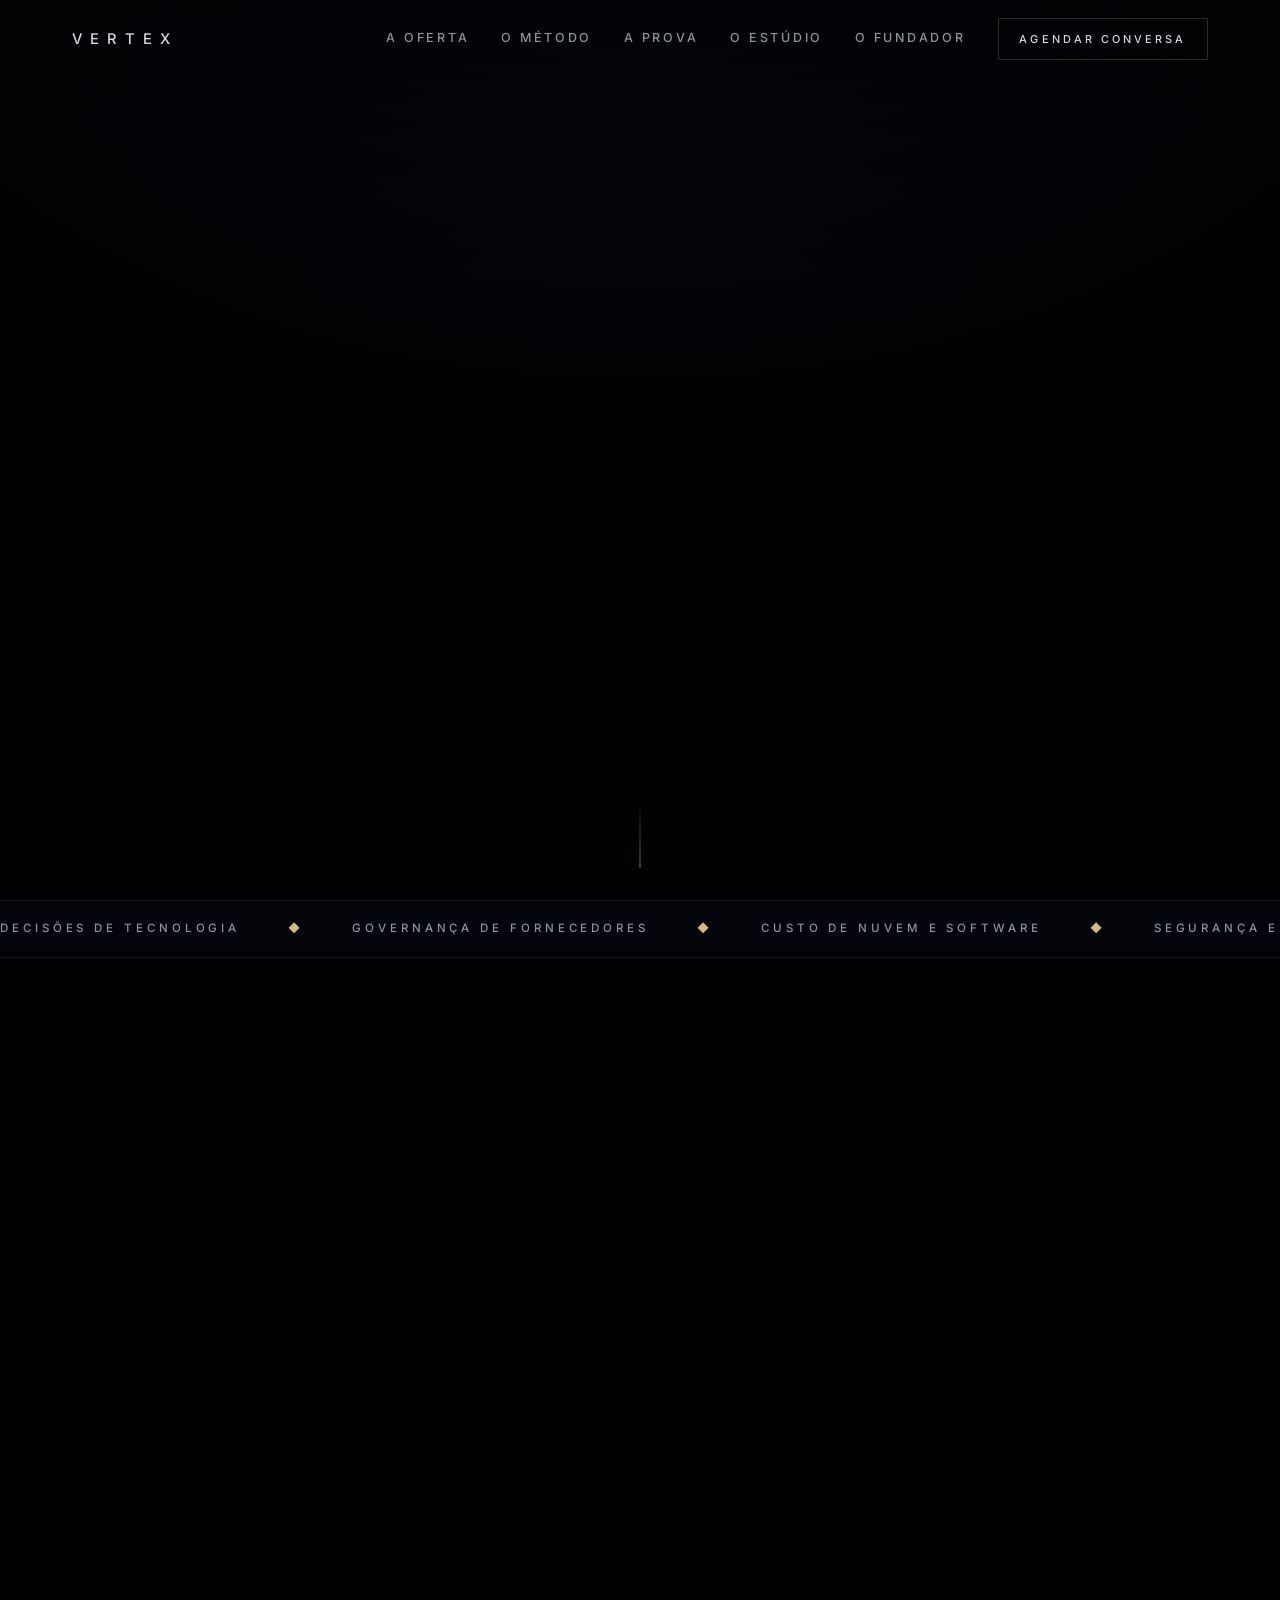
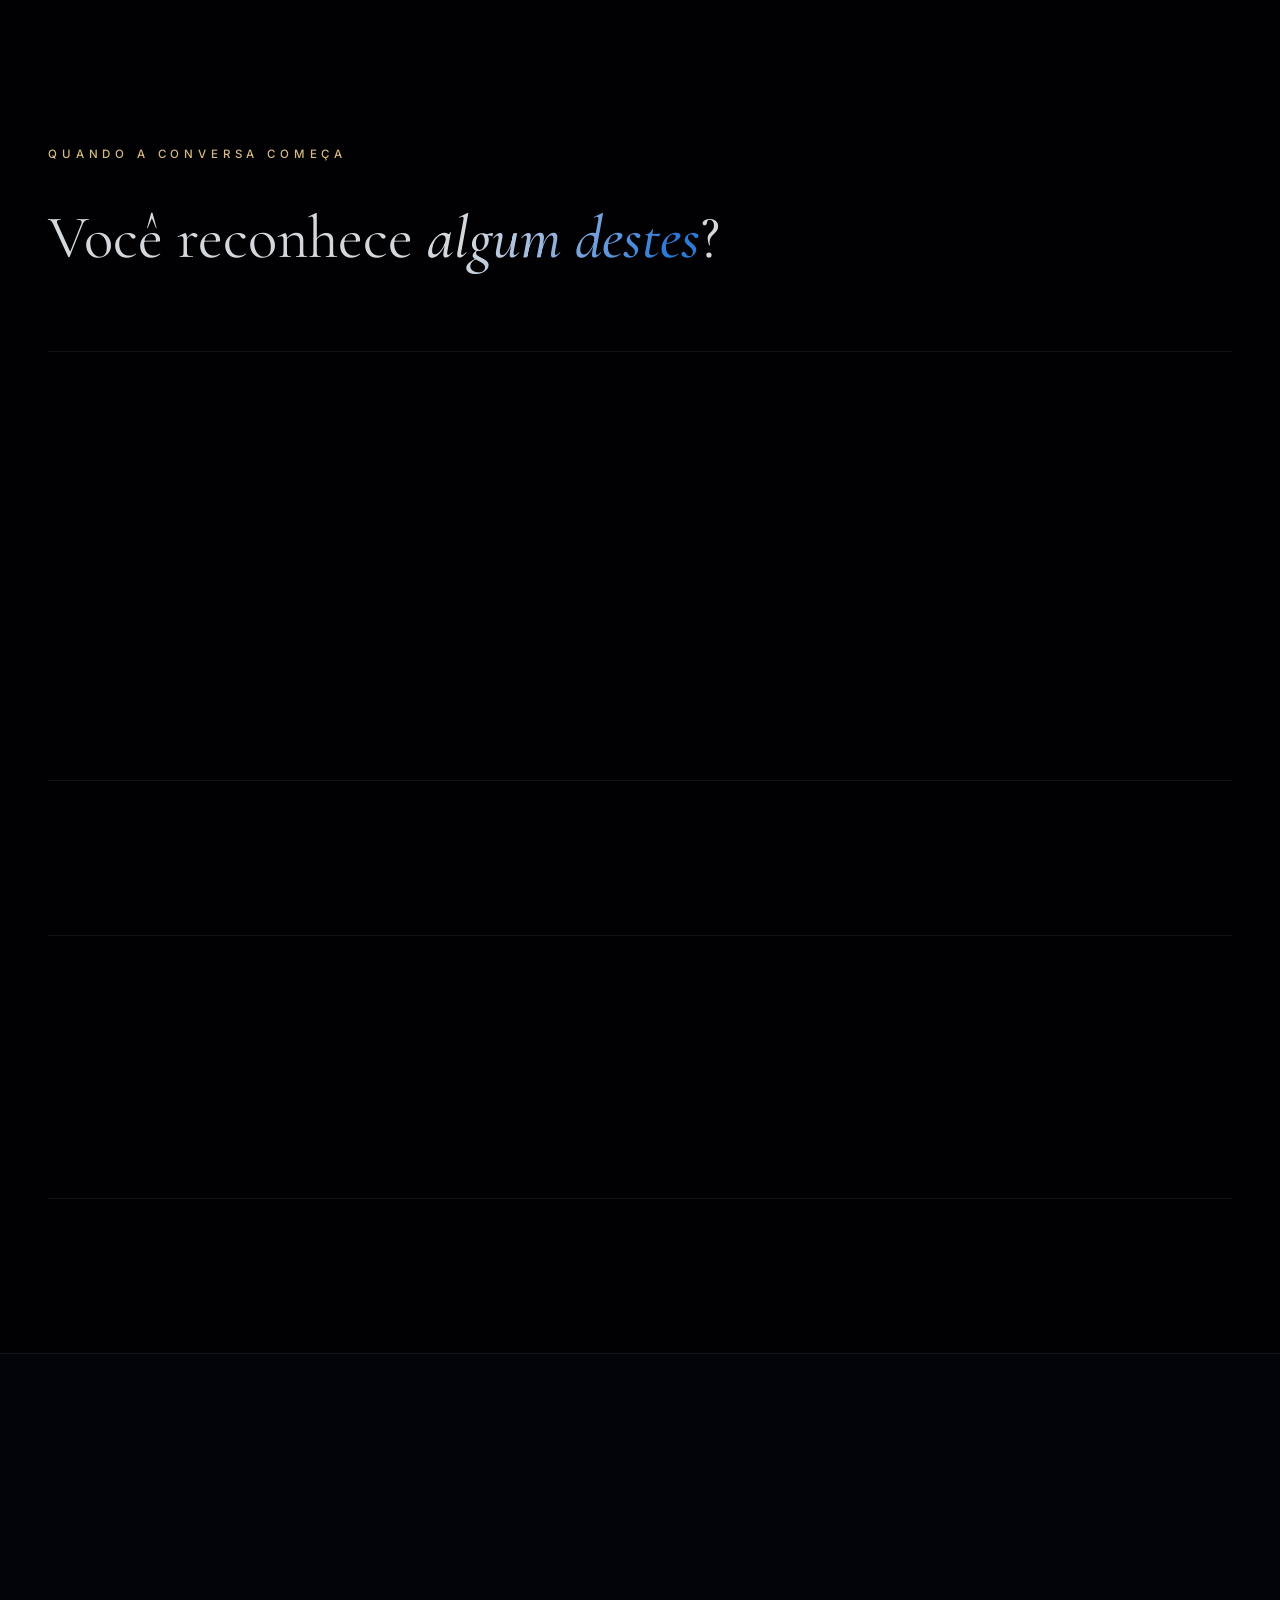
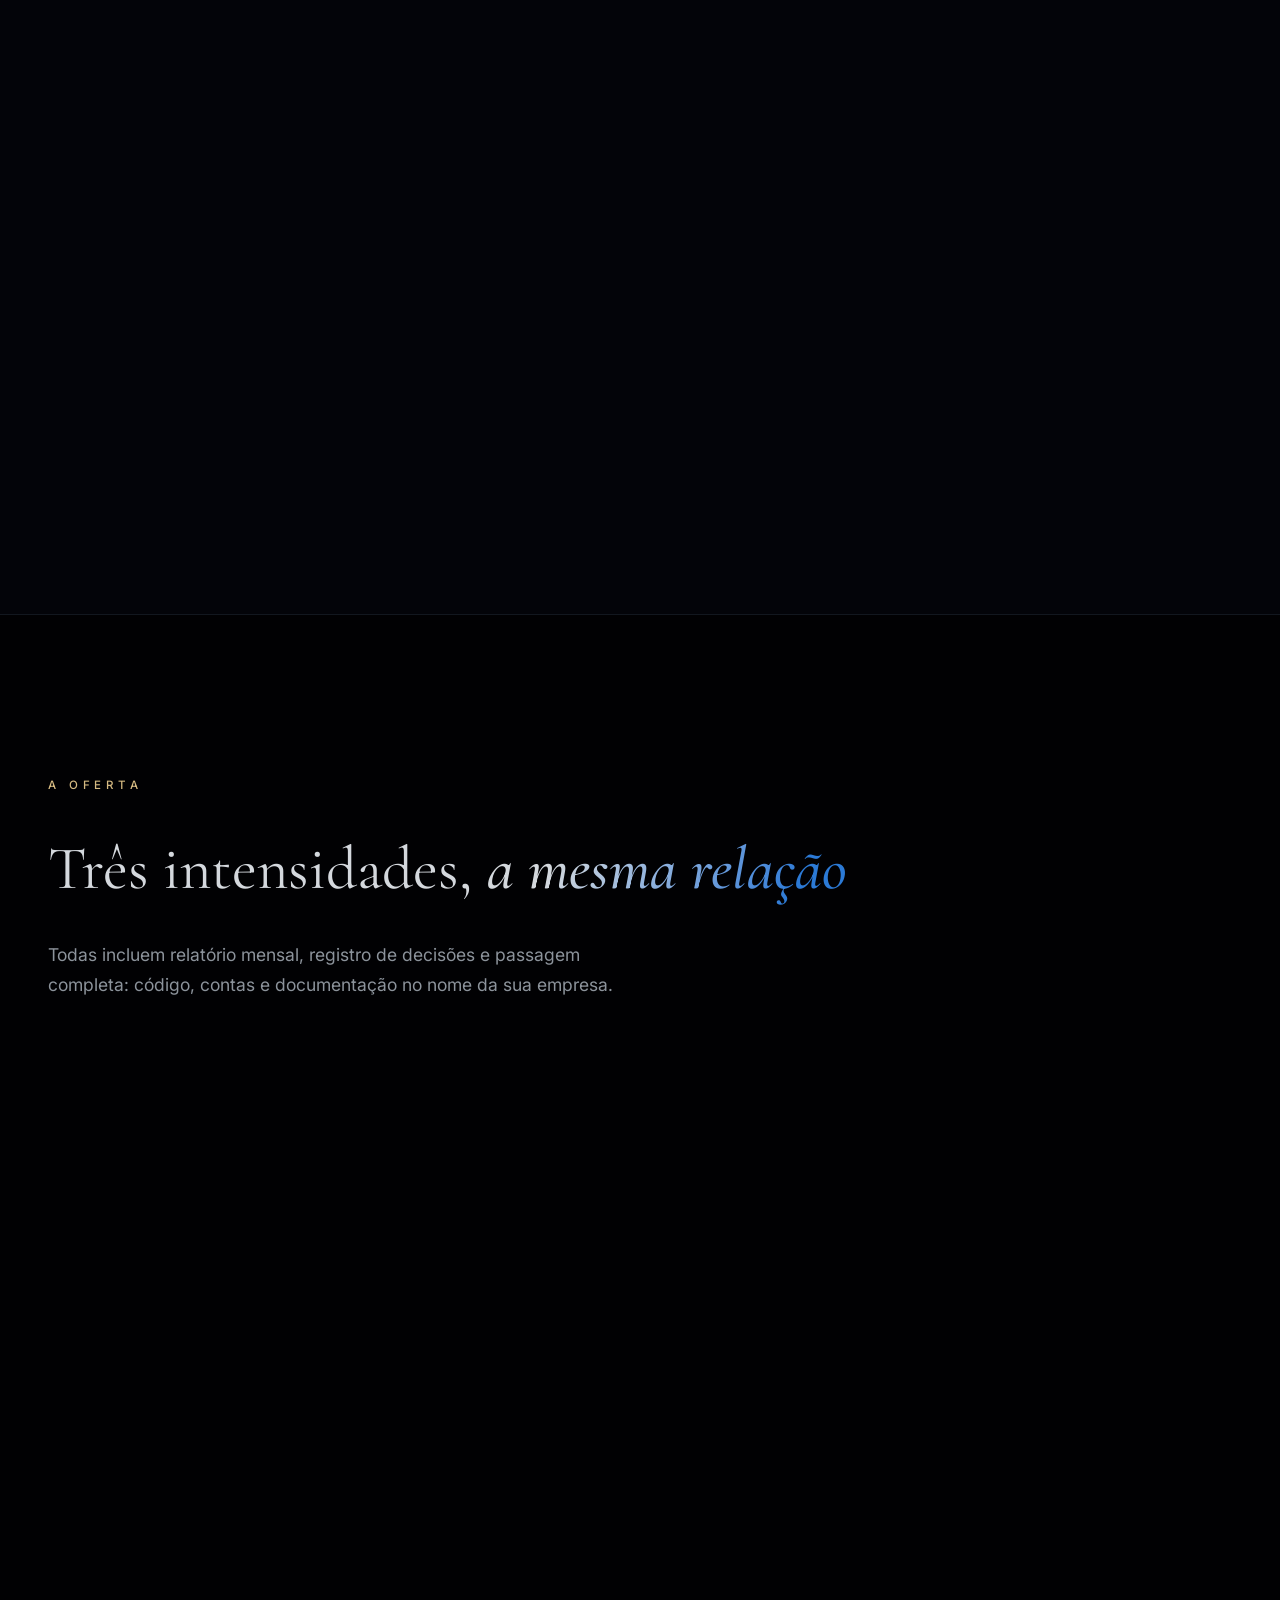
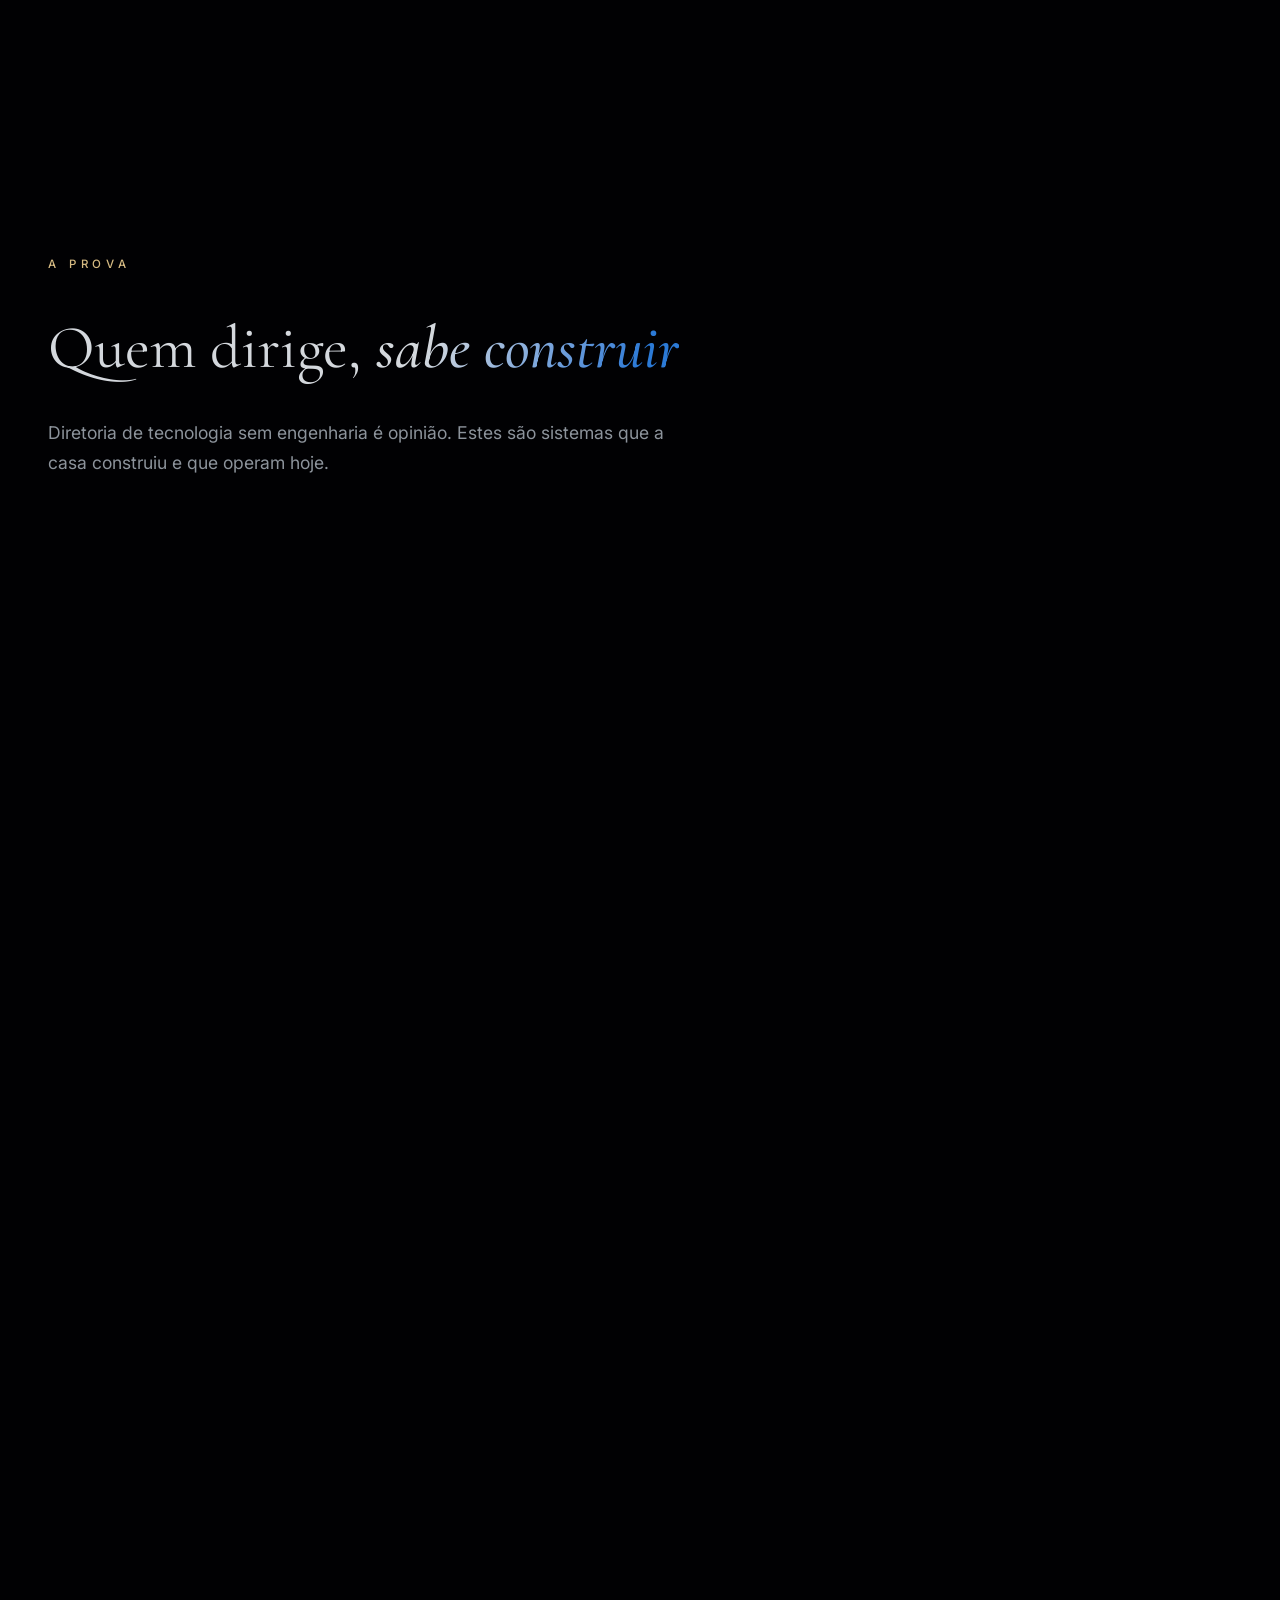
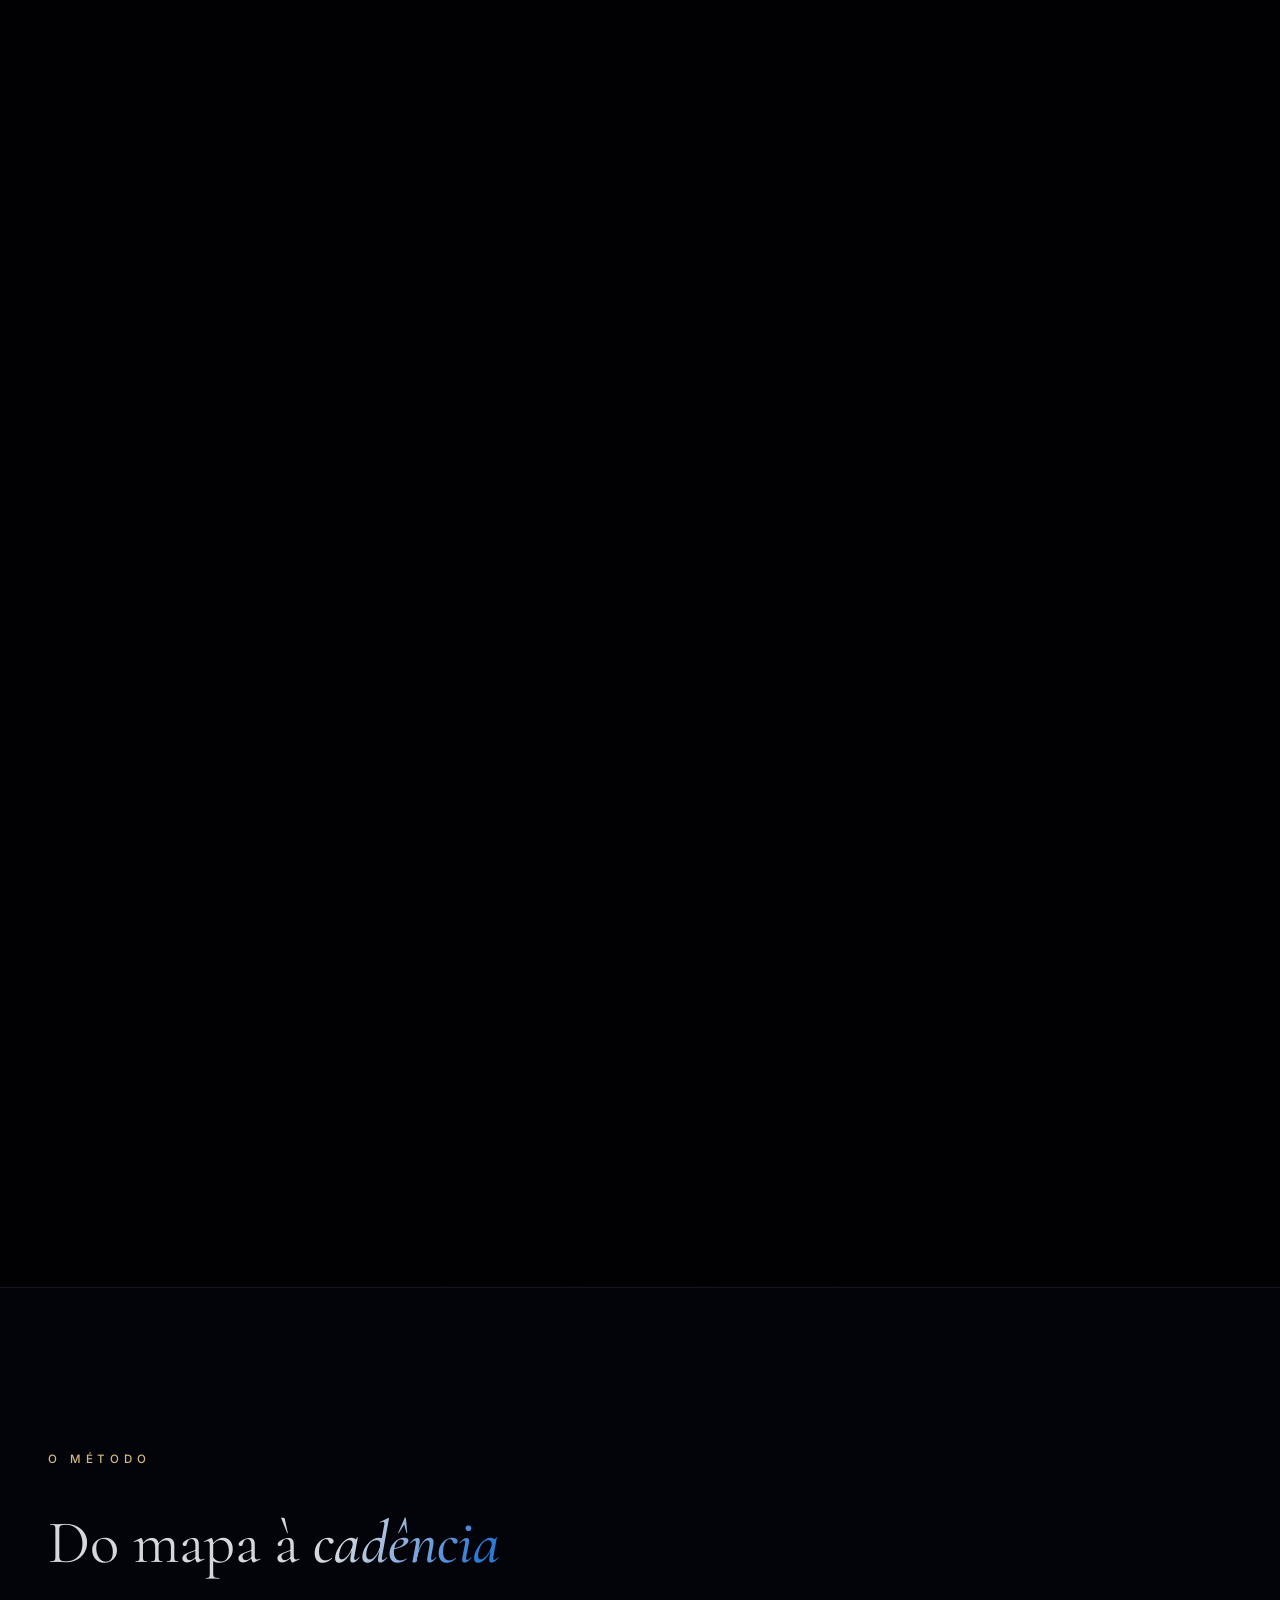
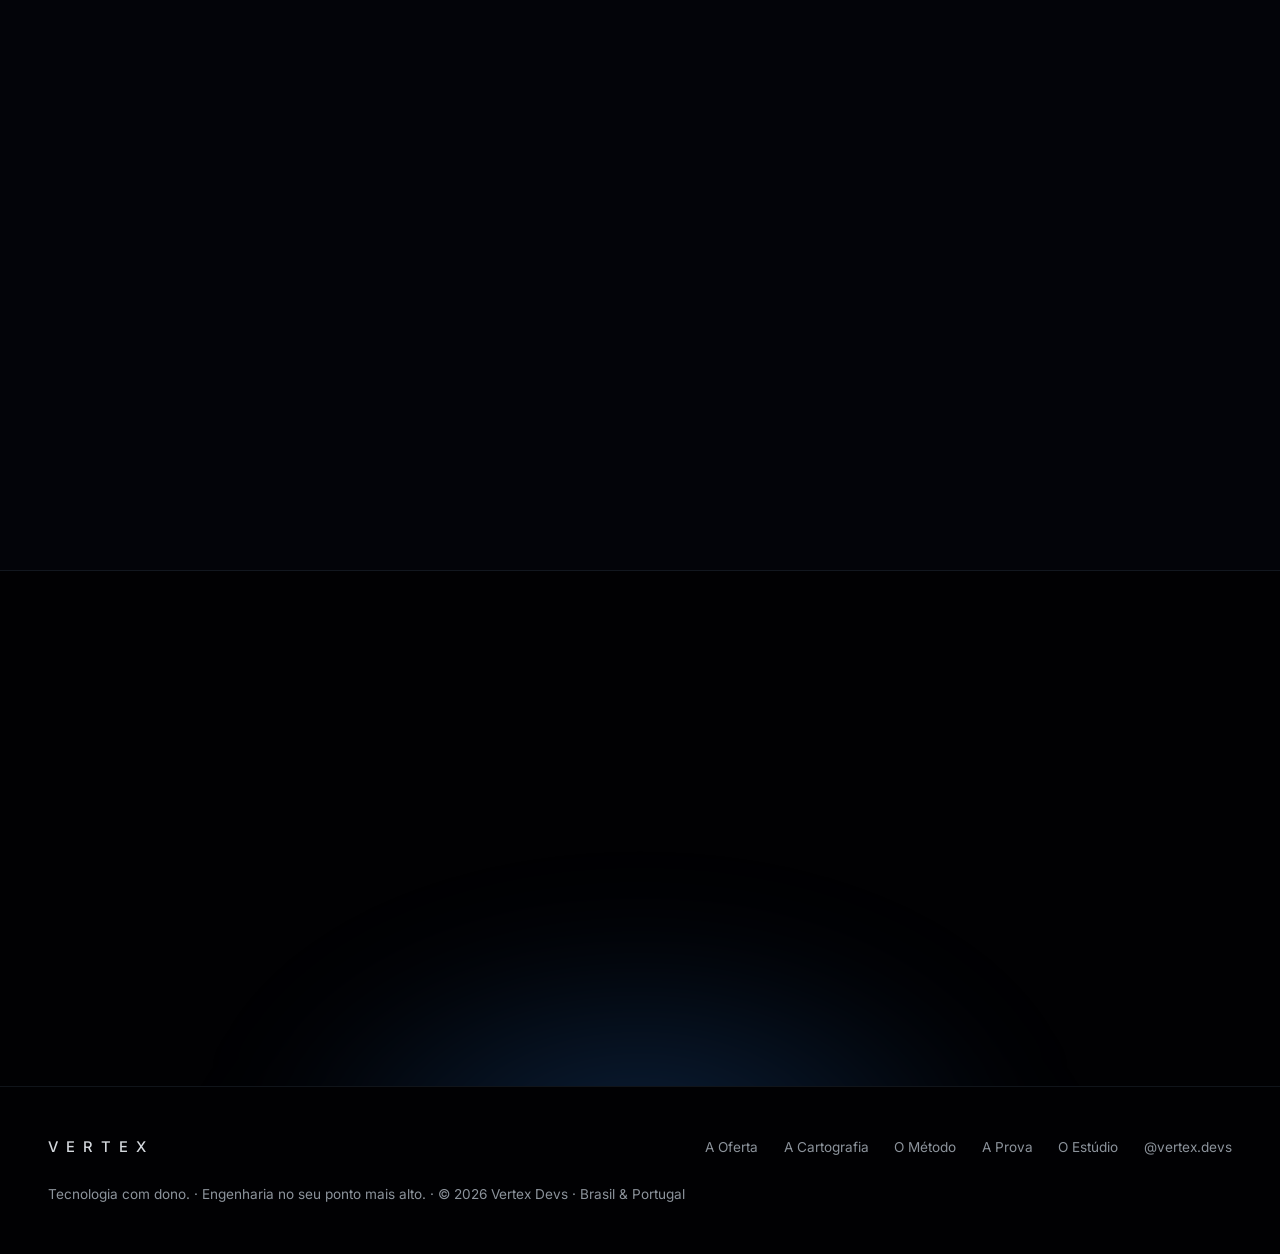
==== commit b59b8d2f: "revert: volta o site para a versão escura (a4320ee), a pedido O visual claro (10b602f e seguintes) f" ====
--- a/index.html
+++ b/index.html
@@ -2,22 +2,21 @@
 <html lang="pt-BR">
 <head>
   <meta charset="utf-8" />
-  <meta name="viewport" content="width=device-width, initial-scale=1, viewport-fit=cover" />
-  <title>Vertex · Menos piloto. Mais resultado.</title>
-  <meta name="description" content="Consultoria de IA que executa: colocamos IA para trabalhar no financeiro, fiscal, vendas, telefonia e atendimento, e medimos o retorno todo mês." />
+  <meta name="viewport" content="width=device-width, initial-scale=1" />
+  <title>Vertex · Diretoria de tecnologia para empresas</title>
+  <meta name="description" content="A Vertex assume a diretoria de tecnologia de empresas que ainda não têm um CTO. Decide, constrói e responde pelo resultado, todo mês. CTO fracionado no Brasil e em Portugal." />
   <link rel="icon" type="image/png" sizes="32x32" href="assets/favicon-32.png" />
   <link rel="icon" type="image/png" sizes="64x64" href="assets/favicon-64.png" />
   <link rel="apple-touch-icon" sizes="180x180" href="assets/apple-touch-icon.png" />
-  <meta name="theme-color" content="#ffffff" />
-  <meta property="og:title" content="Vertex · Menos piloto. Mais resultado." />
-  <meta property="og:description" content="Consultoria de IA que executa: colocamos IA para trabalhar no financeiro, fiscal, vendas, telefonia e atendimento, e medimos o retorno todo mês." />
+  <meta property="og:title" content="Vertex · Tecnologia com dono" />
+  <meta property="og:description" content="Diretoria de tecnologia contínua (CTO fracionado): decisões, fornecedores, custos, IA em produção e engenharia, com relatório todo mês." />
   <meta property="og:image" content="https://vertexdevs.org/assets/og-image.jpg" />
-  <meta property="og:url" content="https://vertexdevs.org/" />
+  <meta property="og:url" content="https://vertexdevs.org" />
   <meta property="og:type" content="website" />
   <link rel="preconnect" href="https://fonts.googleapis.com" />
   <link rel="preconnect" href="https://fonts.gstatic.com" crossorigin />
-  <link href="https://fonts.googleapis.com/css2?family=Inter:wght@400;500;600;700&display=swap" rel="stylesheet" />
-  <link rel="stylesheet" href="site.css" />
+  <link href="https://fonts.googleapis.com/css2?family=Cormorant+Garamond:ital,wght@0,400;0,500;1,400;1,500&family=Inter:wght@400;500&display=swap" rel="stylesheet" />
+  <link rel="stylesheet" href="styles.css" />
   <!-- Meta Pixel -->
   <script>
     !function(f,b,e,v,n,t,s){if(f.fbq)return;n=f.fbq=function(){n.callMethod?
@@ -36,127 +35,246 @@
     src="https://www.facebook.com/tr?id=1021077700509079&ev=PageView&noscript=1" /></noscript>
 </head>
 <body>
-  <a class="skip" href="#principal">Pular para o conteúdo</a>
-  <header class="nav"><div class="wrap">
-    <a class="logo" href="index.html" aria-label="Vertex, início">VERTEX</a>
-    <nav class="nav-links" aria-label="Principal"><a href="index.html#areas">Resultados</a><a href="casos.html">Cases</a><a href="index.html#como">Como funciona</a><a href="index.html#momento">Para quem</a><a class="btn btn-primary btn-sm" href="consulta.html">Agendar conversa</a></nav>
-  </div></header>
+  <a class="skip-link" href="#principal">Pular para o conteúdo</a>
+  <div class="noise" aria-hidden="true"></div>
+
+  <header class="site-header">
+    <nav aria-label="Navegação principal">
+      <a class="wordmark" href="index.html">VERTEX</a>
+      <div class="nav-links">
+        <a href="oferta.html">A Oferta</a>
+        <a href="metodo.html">O Método</a>
+        <a href="produtos.html">A Prova</a>
+        <a href="estudio.html">O Estúdio</a>
+        <a href="guilherme/">O Fundador</a>
+        <a class="btn btn-ghost btn-sm" href="consulta.html">Agendar conversa</a>
+      </div>
+    </nav>
+  </header>
+
   <main id="principal">
-
-    <section class="hero">
-      <div class="aurora" aria-hidden="true" data-aurora='{"stops":["#9db8f5","#2f5bc4","#c9b8f2"],"lightMode":true,"height":0.5,"amplitude":0.9,"blend":0.6,"opacity":0.55,"speed":0.6}'></div>
-      <div class="wrap">
-        <span class="eyebrow">Consultoria de IA aplicada</span>
-        <h1 class="h1" data-blur>Menos piloto. <span class="grad">Mais resultado.</span></h1>
-        <p class="lead">Colocamos IA para trabalhar na sua operação. E medimos o retorno em reais.</p>
-        <div class="hero-cta"><a class="btn btn-primary" href="consulta.html">Agendar conversa</a><a class="btn btn-ghost" href="casos.html">Ver cases ›</a></div>
-      </div>
-      <div class="wrap">
-        <div class="hero-chart curve">
-          <div class="hero-chart-top">
-            <div><div class="h3">95% dos pilotos de IA não chegam ao caixa.</div><div class="src">MIT, The GenAI Divide, 2025</div></div>
-            <div class="legend"><span><i style="background:#b9b9c0"></i>Piloto</span><span><i style="background:#2f5bc4"></i>Com a Vertex</span></div>
-          </div>
-          <svg viewBox="0 0 900 300" role="img" aria-label="Piloto fica parado; resultado cresce mês a mês">
-          <defs><linearGradient id="fillResult" x1="0" y1="0" x2="0" y2="1"><stop offset="0%" stop-color="#2f5bc4" stop-opacity=".18"/><stop offset="100%" stop-color="#2f5bc4" stop-opacity="0"/></linearGradient></defs>
-          <g class="grid"><line x1="40" y1="250" x2="880" y2="250"/><line x1="40" y1="170" x2="880" y2="170"/><line x1="40" y1="90" x2="880" y2="90"/></g>
-          <g class="axis"><text x="40" y="275">Mês 1</text><text x="300" y="275">Mês 3</text><text x="580" y="275">Mês 6</text><text x="830" y="275">Mês 12</text></g>
-          <path class="pilot" d="M40 238 C 200 236, 320 232, 420 236 S 700 240, 880 237"/>
-          <path class="area" d="M40 242 C 180 236, 260 212, 360 186 S 560 120, 680 88 S 820 46, 880 38 L 880 250 L 40 250 Z"/>
-          <path class="result" d="M40 242 C 180 236, 260 212, 360 186 S 560 120, 680 88 S 820 46, 880 38"/>
-          <circle class="dot" cx="880" cy="38" r="7"/>
-          <g class="tag" transform="translate(600 200)"><rect width="240" height="34" rx="17"/><text x="18" y="22">Piloto: não chega ao caixa</text></g>
-          <g class="tag" transform="translate(470 26)"><rect width="270" height="34" rx="17"/><text x="18" y="22">Resultado: medido todo mês</text></g>
-        </svg>
-        </div>
-      </div>
-    </section>
-
-    <section class="alt" aria-label="Números">
-      <div class="wrap">
-        <div class="stats">
-          <div class="stat dark reveal"><b class="num" data-count="300" data-suffix="+">300+</b><span>sistemas em produção</span></div>
-          <div class="stat reveal"><b class="num">2</b><span>países: Brasil e Portugal</span></div>
-          <div class="stat reveal"><b class="num" data-count="22">22</b><span>cases com número, nesta página</span></div>
-          <div class="stat reveal"><b class="num">100%</b><span>do código e dos acessos com você</span></div>
-        </div>
-      </div>
-    </section>
-
-    <section id="areas">
-      <div class="wrap">
-        <div class="head"><span class="eyebrow">Onde a IA paga a conta</span><h2 class="h2">Escolha a área. Veja o antes e o depois.</h2></div>
-        <div class="tabs" id="area-tabs" role="tablist" aria-label="Áreas"></div>
-        <div id="area-panels"></div>
-      </div>
-    </section>
-
-    <section class="alt" id="cases">
-      <div class="wrap">
-        <div class="head"><span class="eyebrow">Cases</span><h2 class="h2">Cada projeto, um número.</h2><p class="lead">Sem nome de cliente. Com o resultado.</p></div>
-        <div class="cases" id="cases-grid" data-destaque="true"></div>
-        <div style="text-align:center;margin-top:2rem"><a class="btn btn-dark" href="casos.html">Ver todos os cases</a></div>
-      </div>
-    </section>
-
-    <section id="momento">
-      <div class="wrap">
-        <div class="head center"><span class="eyebrow">Para quem</span><h2 class="h2">Em que momento sua empresa está?</h2></div>
-        <div class="moments">
-          <button class="moment reveal" type="button" data-m="ideia" aria-pressed="true"><span class="ico">01</span><h3>Ideia</h3><p>Sei que a IA pode ajudar. Não sei por onde começar.</p></button>
-          <button class="moment reveal" type="button" data-m="rodando" aria-pressed="false"><span class="ico">02</span><h3>Processo rodando</h3><p>A operação funciona, mas custa caro e depende de gente.</p></button>
-          <button class="moment reveal" type="button" data-m="time" aria-pressed="false"><span class="ico">03</span><h3>Time tradicional</h3><p>Meu time não é AI-first. Preciso que a IA entre sem travar nada.</p></button>
-        </div>
-        <div class="path" id="moment-path" aria-live="polite"></div>
-      </div>
-    </section>
-
-    <section class="alt" id="como">
-      <div class="wrap">
-        <div class="head center"><span class="eyebrow">Como funciona</span><h2 class="h2">Do diagnóstico ao número.</h2></div>
-        <div class="steps">
-          <div class="step reveal"><span class="dot">1</span><b>Diagnóstico</b><span>Onde a IA paga a conta na sua operação.</span><em>2 semanas</em></div>
-          <div class="step reveal"><span class="dot">2</span><b>Primeiro resultado</b><span>Um caso rodando de verdade, com número.</span><em>semanas, não trimestres</em></div>
-          <div class="step reveal"><span class="dot">3</span><b>Escala</b><span>Novos casos todo trimestre.</span><em>contínuo</em></div>
-          <div class="step reveal"><span class="dot">4</span><b>Retorno medido</b><span>Um relatório por mês: quanto a IA devolveu.</span><em>todo mês</em></div>
-        </div>
-      </div>
-    </section>
-
-    <section>
-      <div class="wrap">
-        <div class="head center"><span class="eyebrow">AI-first de verdade</span><h2 class="h2">Não vendemos piloto. Entregamos operação.</h2></div>
-        <div class="versus">
-          <div class="card reveal"><h3 class="h3">O que o mercado entrega</h3><ul>
-            <li><span class="mark-x">✕</span>Demonstração bonita que não vai para a operação</li>
-            <li><span class="mark-x">✕</span>Ferramenta antes do problema</li>
-            <li><span class="mark-x">✕</span>Relatório e tchau</li>
-            <li><span class="mark-x">✕</span>Sem número no fim do mês</li>
-          </ul></div>
-          <div class="card us reveal"><h3 class="h3">O que a Vertex entrega</h3><ul>
-            <li><span class="mark-v">✓</span>IA rodando no processo real, com gente usando</li>
-            <li><span class="mark-v">✓</span>Problema primeiro, ferramenta depois</li>
-            <li><span class="mark-v">✓</span>Mão na massa até o resultado aparecer</li>
-            <li><span class="mark-v">✓</span>Retorno medido em reais, todo mês</li>
-          </ul></div>
-        </div>
-      </div>
-    </section>
-
-    <section class="alt cta">
-      <div class="wrap">
-        <h2 class="h2">Qual processo vai dar resultado primeiro?</h2>
-        <a class="btn btn-primary" href="consulta.html">Agendar conversa</a>
-      </div>
+    <section class="hero" aria-labelledby="hero-heading">
+      <div class="hero-media" aria-hidden="true">
+        <video class="hero-video" autoplay muted loop playsinline preload="auto" poster="assets/hero-poster.jpg">
+          <source src="assets/hero-film.mp4" type="video/mp4" />
+        </video>
+        <div class="hero-veil"></div>
+      </div>
+      <div class="hero-inner">
+        <span class="label" data-hero>Diretoria de tecnologia · CTO fracionado</span>
+        <h1 id="hero-heading">
+          <span class="line" data-hero>Tecnologia com</span>
+          <span class="line" data-hero><em>dono</em>.</span>
+        </h1>
+        <p class="lead" data-hero>Assumimos a diretoria de tecnologia de empresas que ainda não têm um CTO. Decidimos, construímos e respondemos pelo resultado, todo mês.</p>
+        <div class="hero-actions" data-hero>
+          <a class="btn btn-primary" href="consulta.html">Agendar uma conversa</a>
+          <a class="btn btn-ghost" href="oferta.html">Ver a oferta</a>
+        </div>
+      </div>
+      <div class="scroll-hint" aria-hidden="true"><span></span></div>
+    </section>
+
+    <div class="marquee" aria-hidden="true">
+      <div class="marquee-track">
+        <span>Decisões de tecnologia</span><i>◆</i><span>Governança de fornecedores</span><i>◆</i><span>Custo de nuvem e software</span><i>◆</i><span>Segurança e LGPD</span><i>◆</i><span>IA em produção</span><i>◆</i><span>Engenharia contínua</span><i>◆</i>
+        <span>Decisões de tecnologia</span><i>◆</i><span>Governança de fornecedores</span><i>◆</i><span>Custo de nuvem e software</span><i>◆</i><span>Segurança e LGPD</span><i>◆</i><span>IA em produção</span><i>◆</i><span>Engenharia contínua</span><i>◆</i>
+      </div>
+    </div>
+
+    <section class="thesis" aria-labelledby="thesis-heading">
+      <div class="thesis-inner">
+        <div data-reveal>
+          <span class="label label--sapphire">A tese</span>
+          <h2 id="thesis-heading" class="display" style="margin-top:1.4rem">Quem decide também <em>constrói</em>.</h2>
+          <hr class="rule" />
+        </div>
+        <div class="thesis-copy" data-reveal>
+          <p>Na maioria das empresas, a tecnologia não tem dono. O fornecedor decide o que vender, o sistema crítico depende de uma pessoa, a conta de software cresce todo trimestre e a IA vira piloto que nunca chega à operação. Quem acaba respondendo por tudo é o dono, que não escolheu ser CTO.</p>
+          <p>A Vertex assume essa cadeira. <strong>Decidimos com você o que construir, comprar e desligar</strong>, cobramos os fornecedores, cuidamos de custo, segurança e dados, e <strong>a nossa engenharia constrói</strong> o que precisa ser construído. Todo mês, você recebe uma página com o que mudou, quanto custou e o que vem a seguir.</p>
+        </div>
+      </div>
+    </section>
+
+    <section class="triggers" aria-labelledby="triggers-heading">
+      <div class="section-head">
+        <span class="label">Quando a conversa começa</span>
+        <h2 id="triggers-heading" class="section-title" style="margin-top:1.2rem">Você reconhece <em>algum destes</em>?</h2>
+      </div>
+      <ol class="trigger-list">
+        <li data-reveal><span class="step-num">I</span><p>O fornecedor principal sumiu, quebrou ou dobrou o preço.</p></li>
+        <li data-reveal><span class="step-num">II</span><p>Um sistema crítico só funciona porque uma pessoa sabe mexer nele.</p></li>
+        <li data-reveal><span class="step-num">III</span><p>A conta de software e nuvem cresce todo trimestre e ninguém sabe explicar.</p></li>
+        <li data-reveal><span class="step-num">IV</span><p>A IA virou três pilotos e nenhum chegou à operação.</p></li>
+        <li data-reveal><span class="step-num">V</span><p>Um investidor, comprador ou auditoria pediu inventário técnico e LGPD.</p></li>
+        <li data-reveal><span class="step-num">VI</span><p>O time interno entrega, mas ninguém sabe se está indo para o lugar certo.</p></li>
+      </ol>
+    </section>
+
+    <section class="metrics" aria-label="Números">
+      <div class="metrics-inner">
+        <div class="metric" data-reveal><span class="metric-num" data-count="300">0</span><span class="metric-plus">+</span><p>sistemas sob medida em produção</p></div>
+        <div class="metric" data-reveal><span class="metric-num" data-count="16">0</span><span class="metric-plus"></span><p>integrações orquestradas num único agente</p></div>
+        <div class="metric" data-reveal><span class="metric-num" data-count="2">0</span><span class="metric-plus"></span><p>países com operação sustentada</p></div>
+        <div class="metric" data-reveal><span class="metric-num" data-count="8">0</span><span class="metric-plus"></span><p>empresas, no máximo, na Diretoria ao mesmo tempo</p></div>
+      </div>
+    </section>
+
+    <section class="report" aria-labelledby="report-heading">
+      <div class="report-inner">
+        <div class="report-copy" data-reveal>
+          <span class="label">O que você recebe todo mês</span>
+          <h2 id="report-heading" class="section-title" style="margin-top:1.2rem">Uma página. <em>Números primeiro.</em></h2>
+          <hr class="rule" />
+          <p>O relatório mensal diz como está a tecnologia da empresa em linguagem de dono: quanto custou, o que ficou de pé, o que caiu, o que foi decidido. Cada decisão relevante fica escrita, com contexto, custo, dono e data de revisão.</p>
+          <p class="report-note">Exemplo ilustrativo de um relatório.</p>
+        </div>
+        <div class="report-sheet" data-reveal aria-label="Exemplo de relatório mensal">
+          <div class="report-top"><span class="label">Relatório · Outubro</span><span class="pill pill-ok">Em dia</span></div>
+          <p class="report-lede">Outubro em uma linha: custo de tecnologia caiu 12%, nenhum incidente crítico, duas decisões tomadas.</p>
+          <div class="kpis">
+            <div class="kpi"><span class="kpi-label">Custo de tecnologia</span><span class="kpi-value">R$ 18,4 mil</span><span class="kpi-foot">12% abaixo de setembro</span></div>
+            <div class="kpi"><span class="kpi-label">Sistemas com dono</span><span class="kpi-value">9 de 11</span><span class="kpi-foot"><span class="pill pill-attention">Atenção</span></span></div>
+            <div class="kpi"><span class="kpi-label">Incidentes</span><span class="kpi-value">1</span><span class="kpi-foot">32 min fora do ar</span></div>
+          </div>
+          <div class="decision">
+            <span class="decision-no">№ 07</span>
+            <h3>Trocar a plataforma de atendimento por um agente próprio</h3>
+            <dl>
+              <dt>Custo</dt><dd>Dentro do mensal. Economia de R$ 4,2 mil por mês.</dd>
+              <dt>Dono</dt><dd>Vertex, com a coordenação de atendimento.</dd>
+              <dt>Revisar em</dt><dd>Março de 2027</dd>
+            </dl>
+          </div>
+        </div>
+      </div>
+    </section>
+
+    <section class="plans-section" aria-labelledby="plans-heading">
+      <div class="section-head">
+        <span class="label">A oferta</span>
+        <h2 id="plans-heading" class="section-title" style="margin-top:1.2rem">Três intensidades, <em>a mesma relação</em></h2>
+        <p class="section-sub">Todas incluem relatório mensal, registro de decisões e passagem completa: código, contas e documentação no nome da sua empresa.</p>
+      </div>
+      <div class="plans" data-partes="planos">
+        <article class="plan" data-reveal>
+          <span class="plan-flag" aria-hidden="true"></span>
+          <h3>Conselho</h3>
+          <p class="plan-for">Para quem tem fornecedores e sistemas, mas não tem time técnico.</p>
+          <ul><li>Reunião quinzenal e canal direto</li><li>Decisões de tecnologia e governança de fornecedores</li><li>Relatório mensal e registro de decisões</li></ul>
+        </article>
+        <article class="plan plan--featured" data-reveal>
+          <span class="plan-flag">Recomendada</span>
+          <h3>Diretoria</h3>
+          <p class="plan-for">Para quem precisa decidir e construir.</p>
+          <ul><li>Presença semanal e canal direto</li><li>Até 40 horas por mês da engenharia da casa</li><li>Plantão de incidente em horário comercial</li><li>Conselho trimestral com os sócios</li></ul>
+        </article>
+        <article class="plan" data-reveal>
+          <span class="plan-flag" aria-hidden="true"></span>
+          <h3>Diretoria plena</h3>
+          <p class="plan-for">Para quem tem time interno ou operação crítica.</p>
+          <ul><li>Lidera e contrata o time interno</li><li>Squad dedicado da casa</li><li>Plantão estendido</li></ul>
+        </article>
+      </div>
+      <div class="collection-cta" data-reveal>
+        <a class="btn btn-ghost" href="oferta.html">Comparar os planos em detalhe</a>
+      </div>
+    </section>
+
+    <section class="collection" id="prova" aria-labelledby="collection-heading">
+      <div class="section-head">
+        <span class="label">A prova</span>
+        <h2 id="collection-heading" class="section-title" style="margin-top:1.2rem">Quem dirige, <em>sabe construir</em></h2>
+        <p class="section-sub">Diretoria de tecnologia sem engenharia é opinião. Estes são sistemas que a casa construiu e que operam hoje.</p>
+      </div>
+
+      <div class="product-grid">
+        <article class="product-card product-lg" data-reveal>
+          <span class="product-index">№ 01</span>
+          <figure><img src="assets/cases/voice.jpg" alt="Arte abstrata de mecanismo de voz" width="1536" height="1024" loading="lazy" /></figure>
+          <div class="product-body">
+            <span class="product-tag">Voz · Tempo real</span>
+            <h3>Atendimento por voz em tempo real</h3>
+            <p>Centrais telefônicas em que quem atende é IA: qualificação, agendamento e follow-up até o registro no CRM. Mais de sessenta funções em nuvem num único sistema, em dois continentes.</p>
+            <ul class="product-stack"><li>Voz em tempo real</li><li>Telefonia</li><li>SDR autônomo</li></ul>
+          </div>
+        </article>
+
+        <article class="product-card" data-reveal>
+          <span class="product-index">№ 02</span>
+          <figure><img src="assets/cases/crm.jpg" alt="Arte abstrata de pipeline comercial" width="1536" height="1024" loading="lazy" /></figure>
+          <div class="product-body">
+            <span class="product-tag">CRM · Custo</span>
+            <h3>Duas plataformas viraram uma</h3>
+            <p>Um CRM com voz, cadência e SDR no mesmo sistema substituiu duas plataformas de mercado em 45 dias. As duas mensalidades foram desligadas.</p>
+            <ul class="product-stack"><li>45 dias</li><li>Omnichannel</li><li>Menos custo fixo</li></ul>
+          </div>
+        </article>
+
+        <article class="product-card" data-reveal>
+          <span class="product-index">№ 03</span>
+          <figure><img src="assets/cases/cfo.jpg" alt="Arte abstrata de mecanismo financeiro" width="1536" height="1024" loading="lazy" /></figure>
+          <div class="product-body">
+            <span class="product-tag">Financeiro · Integração</span>
+            <h3>Dezesseis sistemas, uma conversa</h3>
+            <p>Um agente financeiro ligado a ERPs, CRMs e cobrança, presente onde o dono está: WhatsApp, Telegram e web. Dezesseis integrações orquestradas e mantidas.</p>
+            <ul class="product-stack"><li>16 integrações</li><li>ERP</li><li>WhatsApp</li></ul>
+          </div>
+        </article>
+      </div>
+
+      <div class="collection-cta" data-reveal>
+        <a class="btn btn-ghost" href="produtos.html">Ver toda a prova</a>
+      </div>
+    </section>
+
+    <section class="manifesto" aria-label="Manifesto">
+      <div class="hero-guilloche" aria-hidden="true"></div>
+      <blockquote>
+        <p data-manifesto>Poucas empresas por vez.<br /><span>Cada uma, acompanhada de perto.</span></p>
+      </blockquote>
+    </section>
+
+    <section class="process" aria-labelledby="process-heading">
+      <div class="section-head">
+        <span class="label">O método</span>
+        <h2 id="process-heading" class="section-title" style="margin-top:1.2rem">Do mapa à <em>cadência</em></h2>
+      </div>
+      <ol class="process-steps">
+        <li data-reveal><span class="step-num">I</span><h3>Cartografia</h3><p>Três semanas de diagnóstico: sistemas, contratos, custos, riscos e dados. O mapa da sua tecnologia, como ela é.</p></li>
+        <li data-reveal><span class="step-num">II</span><h3>Plano de 12 meses</h3><p>O que construir, comprar, renegociar e desligar, em ordem de impacto e com custo estimado.</p></li>
+        <li data-reveal><span class="step-num">III</span><h3>Cadência</h3><p>Presença semanal ou quinzenal, decisões escritas e a engenharia da casa executando o plano.</p></li>
+        <li data-reveal><span class="step-num">IV</span><h3>Conselho</h3><p>A cada trimestre, uma conversa com os sócios: o que mudou, o que o plano corrigiu, o que vem a seguir.</p></li>
+      </ol>
+      <div class="collection-cta" data-reveal>
+        <a class="btn btn-ghost" href="metodo.html">Conhecer o método em detalhe</a>
+      </div>
+    </section>
+
+    <section class="cta-final" aria-labelledby="cta-heading">
+      <div class="cta-glow" aria-hidden="true"></div>
+      <h2 id="cta-heading" data-reveal>Sua tecnologia merece <em>um dono</em>.</h2>
+      <a class="btn btn-primary btn-lg" data-reveal href="consulta.html">Agendar uma conversa</a>
     </section>
   </main>
-  <footer class="footer"><div class="wrap">
-    <span>© 2026 Vertex · Consultoria de IA aplicada · Brasil e Portugal</span>
-    <nav aria-label="Rodapé"><a href="casos.html">Cases</a><a href="index.html#como">Como funciona</a><a href="consulta.html">Agendar conversa</a><a href="https://www.instagram.com/vertex.devs/" target="_blank" rel="noopener">Instagram</a></nav>
-  </div></footer>
-  <div class="sheet" id="sheet" role="dialog" aria-modal="true" aria-labelledby="sheet-title" aria-hidden="true"><div class="sheet-body"></div></div>
-  <script src="casos.js"></script>
-  <script src="site.js"></script>
-  <script src="efeitos.js"></script>
+
+  <footer class="site-footer">
+    <div class="footer-inner">
+      <span class="wordmark">VERTEX</span>
+      <nav class="footer-nav" aria-label="Rodapé">
+        <a href="oferta.html">A Oferta</a>
+        <a href="cartografia.html">A Cartografia</a>
+        <a href="metodo.html">O Método</a>
+        <a href="produtos.html">A Prova</a>
+        <a href="estudio.html">O Estúdio</a>
+        <a href="https://www.instagram.com/vertex.devs/" target="_blank" rel="noopener">@vertex.devs</a>
+      </nav>
+      <p>Tecnologia com dono. · Engenharia no seu ponto mais alto. · © 2026 Vertex Devs · Brasil &amp; Portugal</p>
+    </div>
+  </footer>
+
+  <script defer src="https://cdn.jsdelivr.net/npm/gsap@3.12.7/dist/gsap.min.js"></script>
+  <script defer src="https://cdn.jsdelivr.net/npm/gsap@3.12.7/dist/ScrollTrigger.min.js"></script>
+  <script defer src="main.js"></script>
 </body>
 </html>
--- a/styles.css
+++ b/styles.css
@@ -0,0 +1,695 @@
+:root {
+  --color-bg: oklch(11% 0.015 262);
+  --color-bg-deep: oklch(7.5% 0.012 264);
+  --color-surface: oklch(14% 0.02 260);
+  --color-line: oklch(34% 0.03 258 / 0.35);
+  --color-hairline: oklch(78% 0.04 85 / 0.22);
+  --color-text: oklch(93% 0.004 250);
+  --color-muted: oklch(66% 0.015 252);
+  --color-sapphire: oklch(58% 0.16 255);
+  --color-sapphire-glow: oklch(58% 0.16 255 / 0.28);
+  --color-gold: oklch(80% 0.08 85);
+  --color-platinum: oklch(88% 0.008 250);
+
+  --font-display: "Cormorant Garamond", Georgia, serif;
+  --font-label: "Inter", system-ui, sans-serif;
+
+  --text-base: clamp(1rem, 0.94rem + 0.3vw, 1.1rem);
+  --text-hero: clamp(3rem, 1.4rem + 6.6vw, 7.4rem);
+  --text-title: clamp(2.2rem, 1.4rem + 3vw, 4.2rem);
+
+  --space-section: clamp(5.5rem, 4rem + 7vw, 12rem);
+  --content-width: 74rem;
+
+  --ease-out-expo: cubic-bezier(0.16, 1, 0.3, 1);
+}
+
+* { margin: 0; padding: 0; box-sizing: border-box; }
+
+html { scroll-behavior: smooth; }
+
+body {
+  background: var(--color-bg-deep);
+  color: var(--color-text);
+  font-family: var(--font-label);
+  font-weight: 400;
+  font-size: var(--text-base);
+  line-height: 1.7;
+  -webkit-font-smoothing: antialiased;
+  overflow-x: hidden;
+}
+
+.skip-link { position: absolute; left: -999px; top: 0; background: var(--color-sapphire); color: #fff; padding: 0.5rem 1rem; z-index: 200; }
+.skip-link:focus { left: 0; }
+
+/* grain */
+.noise {
+  position: fixed; inset: 0; z-index: 1; pointer-events: none; opacity: 0.55;
+  background-image: url("data:image/svg+xml,%3Csvg xmlns='http://www.w3.org/2000/svg' width='140' height='140'%3E%3Cfilter id='n'%3E%3CfeTurbulence type='fractalNoise' baseFrequency='0.9' numOctaves='2'/%3E%3CfeColorMatrix values='0 0 0 0 0 0 0 0 0 0 0 0 0 0 0 0 0 0 0.03 0'/%3E%3C/filter%3E%3Crect width='140' height='140' filter='url(%23n)'/%3E%3C/svg%3E");
+}
+
+main, header, footer { position: relative; z-index: 2; }
+
+/* ---------- tipografia utilitária ---------- */
+.label {
+  font-family: var(--font-label);
+  font-size: 0.72rem; font-weight: 500;
+  letter-spacing: 0.42em; text-transform: uppercase;
+  color: var(--color-gold);
+}
+.label--sapphire { color: var(--color-sapphire); }
+
+.display { font-family: var(--font-display); font-weight: 400; letter-spacing: 0.005em; }
+
+em, .ital { font-family: var(--font-display); font-style: italic; font-weight: 500; }
+
+/* hairline dourada de seção */
+.rule {
+  width: 4.5rem; height: 1px; border: 0; margin: 1.4rem 0 0;
+  background: linear-gradient(90deg, var(--color-gold), transparent);
+}
+.rule--center { margin-inline: auto; background: linear-gradient(90deg, transparent, var(--color-gold), transparent); }
+
+/* ---------- header ---------- */
+.site-header {
+  position: fixed; inset: 0 0 auto 0; z-index: 100;
+  transition: background-color 300ms ease, border-color 300ms ease;
+  border-bottom: 1px solid transparent;
+}
+.site-header.is-scrolled {
+  backdrop-filter: blur(18px);
+  background: oklch(7.5% 0.012 264 / 0.75);
+  border-bottom-color: var(--color-line);
+}
+.site-header nav {
+  max-width: var(--content-width); margin: 0 auto;
+  display: flex; align-items: center; justify-content: space-between;
+  padding: 1.15rem 1.5rem;
+}
+.nav-links { display: flex; align-items: center; gap: 2rem; }
+.nav-links a:not(.btn) {
+  color: var(--color-muted); text-decoration: none;
+  font-size: 0.78rem; font-weight: 500;
+  letter-spacing: 0.22em; text-transform: uppercase;
+  transition: color 200ms ease;
+  padding-bottom: 2px;
+  border-bottom: 1px solid transparent;
+}
+.nav-links a:not(.btn):hover { color: var(--color-text); }
+.nav-links a[aria-current="page"] { color: var(--color-gold); border-bottom-color: var(--color-hairline); }
+
+.wordmark {
+  font-family: var(--font-label); font-weight: 500;
+  letter-spacing: 0.55em; font-size: 0.92rem;
+  color: var(--color-platinum); text-decoration: none;
+}
+
+/* ---------- buttons ---------- */
+.btn {
+  display: inline-block; cursor: pointer;
+  font-family: var(--font-label); font-size: 0.78rem; font-weight: 500;
+  letter-spacing: 0.28em; text-transform: uppercase; text-decoration: none;
+  padding: 1rem 2.1rem; border-radius: 1px;
+  transition: transform 400ms var(--ease-out-expo), box-shadow 400ms var(--ease-out-expo), background-color 250ms ease, color 250ms ease, border-color 250ms ease;
+}
+.btn:focus-visible { outline: 2px solid var(--color-sapphire); outline-offset: 3px; }
+.btn:active { transform: scale(0.98); }
+
+.btn-primary {
+  background: var(--color-platinum);
+  color: oklch(12% 0.01 260);
+  box-shadow: 0 10px 36px oklch(0% 0 0 / 0.45);
+}
+.btn-primary:hover { transform: translateY(-2px); background: #fff; box-shadow: 0 16px 48px oklch(0% 0 0 / 0.55), 0 0 24px var(--color-sapphire-glow); }
+
+.btn-ghost { color: var(--color-platinum); border: 1px solid var(--color-hairline); background: transparent; }
+.btn-ghost:hover { border-color: var(--color-gold); color: var(--color-gold); }
+
+.btn-sm { padding: 0.65rem 1.3rem; font-size: 0.68rem; }
+.btn-lg { padding: 1.2rem 2.8rem; }
+
+/* ---------- hero ---------- */
+.hero {
+  position: relative; min-height: 100svh;
+  display: grid; align-items: center; justify-items: center;
+  text-align: center;
+  padding: 8rem 1.5rem 5rem;
+  overflow: hidden;
+  background: radial-gradient(90rem 60rem at 50% -20%, oklch(20% 0.045 258 / 0.85), transparent 60%), var(--color-bg-deep);
+}
+/* guilloché — anéis concêntricos finos */
+.hero-guilloche {
+  position: absolute; inset: -40% -20%; pointer-events: none; opacity: 0.5;
+  background: repeating-radial-gradient(circle at 50% 42%, transparent 0 46px, oklch(50% 0.05 258 / 0.06) 46px 47px);
+  mask-image: radial-gradient(58rem 42rem at 50% 40%, black, transparent 70%);
+}
+.hero-glow {
+  position: absolute; top: 6%; left: 50%; translate: -50% 0;
+  width: 44rem; height: 44rem; border-radius: 50%;
+  background: radial-gradient(circle, var(--color-sapphire-glow), transparent 62%);
+  filter: blur(52px); pointer-events: none;
+}
+.hero-inner { position: relative; z-index: 2; max-width: 62rem; }
+
+.hero .label { margin-bottom: 2rem; display: block; }
+
+.hero h1 {
+  font-family: var(--font-display); font-weight: 400;
+  font-size: var(--text-hero); line-height: 1.02; letter-spacing: 0.002em;
+  color: var(--color-platinum);
+}
+.hero h1 .line { display: block; }
+.hero h1 em { color: transparent; background: linear-gradient(115deg, var(--color-platinum) 25%, var(--color-sapphire) 75%); -webkit-background-clip: text; background-clip: text; }
+
+.hero .lead {
+  margin: 2.2rem auto 0; max-width: 52ch; color: var(--color-muted);
+  font-size: clamp(1.02rem, 0.96rem + 0.4vw, 1.25rem);
+}
+
+.hero-actions { margin-top: 3rem; display: flex; gap: 1.1rem; flex-wrap: wrap; justify-content: center; }
+
+.hero-mark {
+  position: absolute; z-index: 1; left: 50%; top: 44%; translate: -50% -50%;
+  width: clamp(24rem, 52vw, 46rem); height: auto;
+  opacity: 0.1; border-radius: 50%;
+  pointer-events: none; will-change: transform;
+}
+
+.scroll-hint {
+  position: absolute; bottom: 2rem; left: 50%; translate: -50% 0;
+  width: 1px; height: 3.6rem; overflow: hidden;
+  background: oklch(40% 0.03 258 / 0.35);
+}
+.scroll-hint span { position: absolute; inset: 0; background: linear-gradient(180deg, transparent, var(--color-gold)); animation: hint 2.4s var(--ease-out-expo) infinite; }
+@keyframes hint { 0% { transform: translateY(-100%); } 60%, 100% { transform: translateY(100%); } }
+
+/* ---------- marquee ---------- */
+.marquee { border-block: 1px solid var(--color-line); overflow: hidden; padding: 1.15rem 0; background: var(--color-bg); }
+.marquee-track {
+  display: flex; gap: 3rem; width: max-content; white-space: nowrap;
+  font-size: 0.72rem; font-weight: 500; letter-spacing: 0.34em; text-transform: uppercase;
+  color: var(--color-muted); will-change: transform;
+}
+.marquee-track i { color: var(--color-gold); font-style: normal; }
+
+/* ---------- tese (dupla coluna) ---------- */
+.thesis { padding: var(--space-section) 1.5rem; }
+.thesis-inner {
+  max-width: var(--content-width); margin: 0 auto;
+  display: grid; grid-template-columns: 1fr 1fr; gap: 4rem;
+  align-items: start;
+}
+.thesis h2 { font-family: var(--font-display); font-weight: 400; font-size: var(--text-title); line-height: 1.12; color: var(--color-platinum); }
+.thesis h2 em { color: transparent; background: linear-gradient(115deg, var(--color-platinum) 20%, var(--color-sapphire) 85%); -webkit-background-clip: text; background-clip: text; }
+.thesis-copy p { color: var(--color-muted); }
+.thesis-copy p + p { margin-top: 1.2rem; }
+.thesis-copy strong { color: var(--color-text); font-weight: 500; }
+
+/* ---------- métricas ---------- */
+.metrics { padding: 0 1.5rem var(--space-section); }
+.metrics-inner {
+  max-width: var(--content-width); margin: 0 auto;
+  display: grid; grid-template-columns: repeat(4, 1fr); gap: 0;
+  border-block: 1px solid var(--color-line);
+}
+.metric { padding: 2.6rem 1.6rem; border-left: 1px solid var(--color-line); }
+.metric:first-child { border-left: 0; }
+.metric-num, .metric-plus {
+  font-family: var(--font-display); font-weight: 400;
+  font-size: clamp(2.8rem, 1.8rem + 3.4vw, 4.8rem);
+  color: var(--color-platinum);
+  font-variant-numeric: tabular-nums;
+}
+.metric-plus { color: var(--color-gold); }
+.metric p { color: var(--color-muted); font-size: 0.88rem; margin-top: 0.5rem; max-width: 22ch; }
+
+/* ---------- seções ---------- */
+.section-head { max-width: var(--content-width); margin: 0 auto 3.8rem; }
+section { padding-inline: 1.5rem; }
+
+.section-title { font-family: var(--font-display); font-weight: 400; font-size: var(--text-title); color: var(--color-platinum); }
+.section-title em { color: transparent; background: linear-gradient(115deg, var(--color-platinum) 20%, var(--color-sapphire) 85%); -webkit-background-clip: text; background-clip: text; }
+.section-sub { color: var(--color-muted); margin-top: 1.2rem; max-width: 56ch; }
+
+/* ---------- coleção / produtos ---------- */
+.collection { padding-block: var(--space-section); }
+.product-grid {
+  max-width: var(--content-width); margin: 0 auto;
+  display: grid; grid-template-columns: repeat(6, 1fr); gap: 1.5rem;
+}
+.product-card {
+  grid-column: span 3;
+  position: relative;
+  background: var(--color-surface);
+  border: 1px solid var(--color-line);
+  overflow: hidden;
+  display: flex; flex-direction: column;
+  transition: border-color 700ms ease, box-shadow 900ms var(--ease-out-expo);
+}
+.product-card::after {
+  content: ""; position: absolute; inset: 0; pointer-events: none;
+  border: 1px solid transparent;
+  transition: border-color 350ms ease;
+}
+.product-card:hover {
+  border-color: oklch(80% 0.08 85 / 0.35);
+  box-shadow: 0 30px 90px oklch(0% 0 0 / 0.5);
+}
+.product-card:hover .card-hairline { opacity: 1; filter: brightness(1.5); }
+.product-card:hover::after { border-color: oklch(80% 0.08 85 / 0.12); }
+.product-lg { grid-column: span 6; }
+.product-lg figure { aspect-ratio: 21 / 9; }
+
+.product-card figure { aspect-ratio: 16 / 9; overflow: hidden; }
+.product-card img {
+  width: 100%; height: 112%; margin-top: -6%; object-fit: cover; display: block;
+  transition: filter 900ms ease;
+  filter: saturate(0.92) brightness(0.96);
+  will-change: transform;
+}
+.product-card:hover img { filter: saturate(1.05) brightness(1.04); }
+
+.product-body { padding: clamp(1.6rem, 1.2rem + 1.4vw, 2.6rem); display: flex; flex-direction: column; gap: 0.8rem; flex: 1; }
+.product-index {
+  position: absolute; top: 1.2rem; right: 1.4rem;
+  font-family: var(--font-display); font-style: italic;
+  font-size: 1rem; color: oklch(80% 0.08 85 / 0.75);
+}
+.product-tag { font-size: 0.68rem; font-weight: 500; letter-spacing: 0.3em; text-transform: uppercase; color: var(--color-gold); }
+.product-card h3 { font-family: var(--font-display); font-weight: 500; font-size: clamp(1.5rem, 1.2rem + 1vw, 2.1rem); color: var(--color-platinum); line-height: 1.15; }
+.product-card p { color: var(--color-muted); max-width: 64ch; font-size: 0.97rem; }
+
+.product-stack { list-style: none; display: flex; gap: 0.55rem; flex-wrap: wrap; margin-top: auto; padding-top: 1rem; }
+.product-stack li {
+  font-size: 0.66rem; font-weight: 500; letter-spacing: 0.14em; text-transform: uppercase;
+  color: var(--color-muted);
+  border: 1px solid var(--color-line);
+  padding: 0.34rem 0.75rem; border-radius: 99px;
+}
+
+.collection-cta { max-width: var(--content-width); margin: 3.4rem auto 0; text-align: center; }
+
+/* ---------- manifesto ---------- */
+.manifesto { padding-block: var(--space-section); text-align: center; position: relative; overflow: hidden; }
+.manifesto .hero-guilloche { opacity: 0.35; inset: -60% -30%; }
+.manifesto p {
+  position: relative;
+  font-family: var(--font-display); font-weight: 400;
+  font-size: clamp(2.2rem, 1.2rem + 4.4vw, 5rem); line-height: 1.14;
+  color: var(--color-platinum); will-change: transform;
+}
+.manifesto span { font-style: italic; color: transparent; background: linear-gradient(115deg, var(--color-platinum), var(--color-gold)); -webkit-background-clip: text; background-clip: text; }
+
+/* ---------- método (páginas e seção) ---------- */
+.process { padding-block: var(--space-section); background: var(--color-bg); border-block: 1px solid var(--color-line); }
+.process-steps {
+  max-width: var(--content-width); margin: 0 auto;
+  list-style: none;
+  display: grid; grid-template-columns: repeat(4, 1fr); gap: 0;
+}
+.process-steps li { padding: 2.4rem 1.8rem 0.6rem; border-left: 1px solid var(--color-line); }
+.process-steps li:first-child { border-left: 0; }
+.step-num { font-family: var(--font-display); font-style: italic; font-size: 2.4rem; color: var(--color-gold); display: block; line-height: 1; }
+.process-steps h3 { font-family: var(--font-display); font-weight: 500; margin: 1rem 0 0.5rem; font-size: 1.45rem; color: var(--color-platinum); }
+.process-steps p { color: var(--color-muted); font-size: 0.94rem; }
+
+/* método detalhado (metodo.html) */
+.method-block { max-width: var(--content-width); margin: 0 auto; padding-block: calc(var(--space-section) * 0.55); border-top: 1px solid var(--color-line); display: grid; grid-template-columns: minmax(0,0.9fr) minmax(0,1.4fr); gap: 3rem; }
+.method-block:first-of-type { border-top: 0; }
+.method-block h3 { font-family: var(--font-display); font-weight: 400; font-size: clamp(1.8rem, 1.3rem + 1.8vw, 2.8rem); color: var(--color-platinum); }
+.method-block h3 .step-num { font-size: 1.6rem; margin-bottom: 0.6rem; }
+.method-copy p { color: var(--color-muted); }
+.method-copy p + p { margin-top: 1rem; }
+.method-copy ul { margin-top: 1.4rem; list-style: none; display: grid; gap: 0.7rem; }
+.method-copy li { color: var(--color-text); font-size: 0.95rem; padding-left: 1.4rem; position: relative; }
+.method-copy li::before { content: "◆"; position: absolute; left: 0; top: 0.1em; font-size: 0.55rem; color: var(--color-gold); }
+
+/* ---------- página interna: cabeçalho ---------- */
+.page-hero {
+  position: relative; padding: 11rem 1.5rem 5rem; text-align: center; overflow: hidden;
+  background: radial-gradient(70rem 40rem at 50% -30%, oklch(19% 0.04 258 / 0.8), transparent 65%), var(--color-bg-deep);
+}
+.page-hero .label { display: block; margin-bottom: 1.6rem; }
+.page-hero h1 { font-family: var(--font-display); font-weight: 400; font-size: clamp(2.6rem, 1.4rem + 4.6vw, 5.4rem); color: var(--color-platinum); line-height: 1.06; }
+.page-hero h1 em { color: transparent; background: linear-gradient(115deg, var(--color-platinum) 25%, var(--color-sapphire) 80%); -webkit-background-clip: text; background-clip: text; }
+.page-hero .lead { margin: 1.8rem auto 0; max-width: 56ch; color: var(--color-muted); }
+
+/* ---------- princípios (estudio) ---------- */
+.principles { max-width: var(--content-width); margin: 0 auto; padding-block: var(--space-section); display: grid; grid-template-columns: repeat(3, 1fr); gap: 0; border-block: 1px solid var(--color-line); }
+.principle { padding: 2.6rem 2rem; border-left: 1px solid var(--color-line); }
+.principle:first-child { border-left: 0; }
+.principle .num { font-family: var(--font-display); font-style: italic; font-size: 1.4rem; color: var(--color-gold); }
+.principle h3 { font-family: var(--font-display); font-weight: 500; font-size: 1.5rem; margin: 0.8rem 0 0.5rem; color: var(--color-platinum); }
+.principle p { color: var(--color-muted); font-size: 0.95rem; }
+
+/* ---------- CTA ---------- */
+.cta-final { position: relative; padding-block: var(--space-section); text-align: center; overflow: hidden; }
+.cta-glow {
+  position: absolute; left: 50%; bottom: -20rem; translate: -50% 0;
+  width: 56rem; height: 32rem; border-radius: 50%;
+  background: radial-gradient(ellipse, var(--color-sapphire-glow), transparent 62%);
+  filter: blur(56px); pointer-events: none;
+}
+.cta-final h2 {
+  position: relative; font-family: var(--font-display); font-weight: 400;
+  font-size: var(--text-title); max-width: 26ch; margin: 0 auto 2.8rem; color: var(--color-platinum);
+}
+.cta-final em { font-style: italic; color: transparent; background: linear-gradient(115deg, var(--color-platinum), var(--color-gold)); -webkit-background-clip: text; background-clip: text; }
+.cta-final .btn { position: relative; }
+
+/* ---------- footer ---------- */
+.site-footer { border-top: 1px solid var(--color-line); padding: 3rem 1.5rem; }
+.footer-inner {
+  max-width: var(--content-width); margin: 0 auto;
+  display: flex; align-items: center; justify-content: space-between; gap: 1.4rem; flex-wrap: wrap;
+  color: var(--color-muted); font-size: 0.85rem;
+}
+.footer-nav { display: flex; flex-wrap: wrap; gap: 0.8rem 1.6rem; }
+.site-footer a { color: var(--color-muted); text-decoration: none; transition: color 200ms ease; }
+.site-footer a:hover { color: var(--color-gold); }
+
+/* ---------- estados iniciais p/ GSAP ---------- */
+@media (prefers-reduced-motion: no-preference) {
+  [data-hero], [data-reveal], [data-manifesto] { opacity: 0; }
+}
+
+/* ---------- responsive ---------- */
+@media (max-width: 980px) {
+  .thesis-inner { grid-template-columns: 1fr; gap: 2.2rem; }
+  .metrics-inner { grid-template-columns: repeat(2, 1fr); }
+  .metric:nth-child(3) { border-left: 0; }
+  .metric { border-top: 1px solid var(--color-line); }
+  .metric:nth-child(-n+2) { border-top: 0; }
+  .process-steps { grid-template-columns: repeat(2, 1fr); }
+  .process-steps li { border-top: 1px solid var(--color-line); }
+  .process-steps li:nth-child(-n+2) { border-top: 0; }
+  .process-steps li:nth-child(odd) { border-left: 0; }
+  .product-card { grid-column: span 6; }
+  .product-lg figure, .product-card figure { aspect-ratio: 16 / 9; }
+  .method-block { grid-template-columns: 1fr; gap: 1.6rem; }
+  .principles { grid-template-columns: 1fr; }
+  .principle { border-left: 0; border-top: 1px solid var(--color-line); }
+  .principle:first-child { border-top: 0; }
+  .nav-links a:not(.btn) { display: none; }
+}
+@media (max-width: 560px) {
+  .metrics-inner { grid-template-columns: 1fr 1fr; }
+  .process-steps { grid-template-columns: 1fr; }
+  .process-steps li { border-left: 0; }
+  .hero { padding-top: 7.5rem; }
+}
+
+/* ---------- emblema em partículas (hero home) ---------- */
+.hero-canvas {
+  position: absolute; inset: 0; z-index: 1;
+  pointer-events: none;
+  opacity: 0.85;
+}
+
+/* ---------- filme de fundo (hero home) ---------- */
+.hero-media { position: absolute; inset: 0; z-index: 0; overflow: hidden; }
+.hero-video {
+  position: absolute; inset: 0;
+  width: 100%; height: 100%;
+  object-fit: cover;
+  filter: saturate(0.94) brightness(0.8);
+}
+.hero-veil {
+  position: absolute; inset: 0;
+  background:
+    radial-gradient(90rem 60rem at 50% 42%, transparent 0%, oklch(7.5% 0.012 264 / 0.62) 62%, oklch(7.5% 0.012 264 / 0.94) 100%),
+    linear-gradient(180deg, oklch(7.5% 0.012 264 / 0.82) 0%, oklch(7.5% 0.012 264 / 0.38) 24%, oklch(7.5% 0.012 264 / 0.42) 62%, var(--color-bg-deep) 100%);
+}
+@media (prefers-reduced-motion: reduce) {
+  .hero-video { display: none; }
+  .hero-media { background: url('assets/hero-poster.jpg') center / cover no-repeat; }
+}
+
+
+/* ---------- vitrine: glint, brilho especular e profundidade ---------- */
+.card-glint {
+  position: absolute; inset: -20%; z-index: 3; pointer-events: none;
+  background: linear-gradient(115deg, transparent 44%, oklch(92% 0.03 250 / 0.08) 50%, oklch(80% 0.08 85 / 0.06) 54%, transparent 60%);
+  transform: translateX(-160%) skewX(-8deg);
+}
+
+.product-card figure { position: relative; z-index: 1; }
+.product-card .product-body { position: relative; z-index: 2; background: var(--color-surface); }
+.product-card .product-index { z-index: 4; }
+
+/* hairline dourada que se desenha na base da imagem */
+.card-hairline {
+  position: absolute; left: 0; bottom: 0; height: 1px; width: 100%; z-index: 4;
+  background: linear-gradient(90deg, var(--color-gold), oklch(80% 0.08 85 / 0.15), transparent);
+  transform: scaleX(0); transform-origin: left center;
+  transition: filter 800ms ease;
+}
+
+/* título com shimmer no hover */
+.product-card h3 {
+  background: linear-gradient(110deg, var(--color-platinum) 30%, oklch(97% 0.01 250) 42%, var(--color-platinum) 54%, var(--color-platinum) 100%);
+  background-size: 220% 100%;
+  background-position: 100% 0;
+  -webkit-background-clip: text; background-clip: text; color: transparent;
+  transition: background-position 900ms var(--ease-out-expo);
+}
+.product-card:hover h3 { background-position: 0% 0; }
+
+@media (prefers-reduced-motion: reduce) {
+  .card-glint { display: none; }
+  .card-hairline { transform: none; }
+}
+
+/* ---------- consulta privada (gateway) ---------- */
+.consulta-page { overflow: hidden; }
+.consulta-main {
+  position: relative; min-height: 100svh;
+  display: grid; place-items: center;
+  padding: 7rem 1.5rem 4rem;
+  background: radial-gradient(80rem 50rem at 50% -20%, oklch(19% 0.04 258 / 0.8), transparent 65%), var(--color-bg-deep);
+}
+.consulta-progress {
+  position: fixed; top: 0; left: 0; right: 0; height: 2px; z-index: 120;
+  background: oklch(30% 0.03 258 / 0.3);
+}
+.consulta-progress span {
+  display: block; height: 100%; width: 0;
+  background: linear-gradient(90deg, var(--color-gold), var(--color-sapphire));
+  transition: width 700ms var(--ease-out-expo);
+}
+.consulta-shell { position: relative; z-index: 2; width: min(46rem, 100%); }
+
+.c-step { display: none; }
+.c-step.is-active { display: block; }
+
+.c-num {
+  font-family: var(--font-display); font-style: italic;
+  font-size: 1.1rem; color: var(--color-gold); display: block; margin-bottom: 1.2rem;
+}
+.c-num i { color: var(--color-muted); font-style: italic; }
+
+.c-title {
+  font-family: var(--font-display); font-weight: 400;
+  font-size: clamp(2.1rem, 1.3rem + 3.4vw, 4rem); line-height: 1.08;
+  color: var(--color-platinum);
+}
+.c-title em { color: transparent; background: linear-gradient(115deg, var(--color-platinum) 25%, var(--color-sapphire) 80%); -webkit-background-clip: text; background-clip: text; }
+.c-title--sm { font-size: clamp(1.8rem, 1.2rem + 2.4vw, 3rem); }
+
+.c-sub { margin-top: 1.4rem; color: var(--color-muted); max-width: 48ch; }
+.c-sub--tight { margin-top: 0.9rem; font-size: 0.95rem; }
+
+.c-input {
+  display: block; width: 100%;
+  margin-top: 2.4rem;
+  background: transparent; border: 0; outline: 0;
+  border-bottom: 1px solid var(--color-line);
+  font-family: var(--font-display); font-weight: 400;
+  font-size: clamp(1.5rem, 1.1rem + 1.6vw, 2.3rem);
+  color: var(--color-platinum);
+  padding: 0.4rem 0 0.8rem;
+  transition: border-color 400ms ease;
+  border-radius: 0;
+}
+.c-input::placeholder { color: oklch(45% 0.02 252); }
+.c-input:focus { border-bottom-color: var(--color-gold); }
+
+.c-error {
+  margin-top: 0.9rem; font-size: 0.85rem; color: oklch(70% 0.12 25);
+  opacity: 0; transition: opacity 300ms ease;
+}
+.c-error.is-visible { opacity: 1; }
+
+.c-options { margin-top: 2.4rem; display: grid; gap: 0.8rem; }
+.c-option {
+  text-align: left; cursor: pointer;
+  background: var(--color-surface);
+  border: 1px solid var(--color-line);
+  color: var(--color-text);
+  font-family: var(--font-label); font-size: 1rem;
+  padding: 1.15rem 1.4rem; border-radius: 2px;
+  transition: border-color 350ms ease, background-color 350ms ease, transform 350ms var(--ease-out-expo);
+}
+.c-option i { font-family: var(--font-display); font-style: italic; color: var(--color-gold); margin-right: 0.9rem; }
+.c-option:hover { border-color: oklch(80% 0.08 85 / 0.4); }
+.c-option:focus-visible { outline: 2px solid var(--color-sapphire); outline-offset: 2px; }
+.c-option.is-selected { border-color: var(--color-gold); background: oklch(17% 0.025 260); }
+
+.c-actions { margin-top: 2.6rem; display: flex; align-items: center; gap: 1.3rem; flex-wrap: wrap; }
+.c-actions--col { flex-direction: column; align-items: flex-start; gap: 1rem; }
+.c-hint { color: var(--color-muted); font-size: 0.82rem; }
+.c-hint kbd {
+  font-family: var(--font-label); font-size: 0.75rem;
+  border: 1px solid var(--color-line); border-radius: 3px;
+  padding: 0.15rem 0.45rem; color: var(--color-silver, var(--color-platinum));
+}
+
+.c-ficha { margin-top: 2.2rem; border-top: 1px solid var(--color-line); }
+.c-ficha-row {
+  display: grid; grid-template-columns: 9rem 1fr; gap: 1rem;
+  padding: 1rem 0; border-bottom: 1px solid var(--color-line);
+}
+.c-ficha dt {
+  font-size: 0.72rem; font-weight: 500; letter-spacing: 0.28em; text-transform: uppercase;
+  color: var(--color-gold); padding-top: 0.2rem;
+}
+.c-ficha dd { font-family: var(--font-display); font-size: 1.25rem; color: var(--color-platinum); }
+
+.c-back {
+  background: none; border: 0; cursor: pointer;
+  color: var(--color-muted); font-size: 0.85rem;
+  text-decoration: underline; text-underline-offset: 4px;
+  transition: color 250ms ease;
+}
+.c-back:hover { color: var(--color-gold); }
+
+.c-prev {
+  position: fixed; left: clamp(1rem, 4vw, 3rem); bottom: clamp(1.2rem, 4vh, 3rem); z-index: 50;
+  width: 3rem; height: 3rem; border-radius: 50%;
+  background: transparent; border: 1px solid var(--color-line);
+  color: var(--color-muted); font-size: 1.1rem; cursor: pointer;
+  transition: border-color 300ms ease, color 300ms ease;
+}
+.c-prev:hover { border-color: var(--color-gold); color: var(--color-gold); }
+
+@media (max-width: 600px) {
+  .c-ficha-row { grid-template-columns: 1fr; gap: 0.2rem; }
+}
+
+/* ---------- Cartografia (movido de cartografia.html; usado também em oferta.html) ---------- */
+    .cg-offer { max-width: var(--content-width); margin: 0 auto; display: grid; grid-template-columns: 1.3fr 1fr; gap: 3rem; align-items: start; padding-block: var(--space-section); }
+    .cg-deliver { list-style: none; display: grid; gap: 1rem; }
+    .cg-deliver li { color: var(--color-text); padding-left: 1.6rem; position: relative; }
+    .cg-deliver li::before { content: "◆"; position: absolute; left: 0; top: 0.35em; font-size: 0.55rem; color: var(--color-gold); }
+    .cg-price { border: 1px solid var(--color-hairline); background: var(--color-surface); padding: 2rem 2.2rem; position: sticky; top: 5.5rem; }
+    .cg-price .amount { font-family: var(--font-display); font-size: clamp(2.4rem,1.6rem+2vw,3.4rem); color: var(--color-platinum); }
+    .cg-price .amount span { font-size: 1rem; color: var(--color-muted); letter-spacing: 0.05em; }
+    .cg-price p { color: var(--color-muted); font-size: 0.9rem; margin-top: 0.8rem; }
+    .cg-price .btn { margin-top: 1.6rem; width: 100%; text-align: center; }
+    .cg-guarantee { margin-top: 1.4rem; padding-top: 1.4rem; border-top: 1px solid var(--color-line); font-size: 0.85rem; color: var(--color-muted); }
+    .cg-guarantee strong { color: var(--color-gold); font-weight: 500; }
+    /* form */
+    .cg-form-section { background: var(--color-bg); border-block: 1px solid var(--color-line); padding-block: var(--space-section); }
+    .cg-form { max-width: 34rem; margin: 2.4rem auto 0; display: grid; gap: 1.1rem; }
+    .cg-form label { display: grid; gap: 0.4rem; font-size: 0.72rem; font-weight: 500; letter-spacing: 0.22em; text-transform: uppercase; color: var(--color-gold); }
+    .cg-form input, .cg-form textarea { font-family: var(--font-label); font-size: 1rem; color: var(--color-text); background: var(--color-surface); border: 1px solid var(--color-line); border-radius: 2px; padding: 0.85rem 1rem; transition: border-color 200ms ease; }
+    .cg-form input:focus, .cg-form textarea:focus { outline: none; border-color: var(--color-sapphire); }
+    .cg-form textarea { min-height: 5rem; resize: vertical; }
+    .cg-done { max-width: 34rem; margin: 2.4rem auto 0; text-align: center; display: none; }
+    .cg-done h3 { font-family: var(--font-display); font-weight: 400; font-size: 1.8rem; color: var(--color-platinum); }
+    .cg-done p { color: var(--color-muted); margin-top: 0.8rem; }
+    @media (max-width: 860px) { .cg-offer { grid-template-columns: 1fr; gap: 2rem; } .cg-price { position: static; } }
+  
+/* ---------- Diretoria de tecnologia (nov/2026) ---------- */
+.triggers { padding-block: var(--space-section); }
+.trigger-list { max-width: var(--content-width); margin: 0 auto; list-style: none; display: grid; grid-template-columns: repeat(3, 1fr); border-block: 1px solid var(--color-line); }
+.trigger-list li { padding: 2.2rem 1.8rem; border-left: 1px solid var(--color-line); border-top: 1px solid var(--color-line); display: grid; gap: 0.9rem; align-content: start; }
+.trigger-list li:nth-child(3n+1) { border-left: 0; }
+.trigger-list li:nth-child(-n+3) { border-top: 0; }
+.trigger-list p { font-family: var(--font-display); font-size: 1.4rem; line-height: 1.35; color: var(--color-platinum); text-wrap: balance; }
+
+.report { padding-block: var(--space-section); background: var(--color-bg); border-block: 1px solid var(--color-line); }
+.report-inner { max-width: var(--content-width); margin: 0 auto; display: grid; grid-template-columns: minmax(0, 0.9fr) minmax(0, 1.1fr); gap: clamp(2rem, 5vw, 5rem); align-items: center; }
+.report-copy p { color: var(--color-muted); margin-top: 1.4rem; max-width: 48ch; }
+.report-copy .report-note { font-size: 0.82rem; font-style: italic; }
+.report-sheet { background: var(--color-surface); border: 1px solid var(--color-line); border-radius: 6px; padding: clamp(1.4rem, 3vw, 2.4rem); display: grid; gap: 1.6rem; min-width: 0; box-shadow: 0 30px 80px -40px var(--color-sapphire-glow); }
+.report-top { display: flex; justify-content: space-between; align-items: center; gap: 1rem; flex-wrap: wrap; }
+.report-lede { font-family: var(--font-display); font-size: 1.35rem; line-height: 1.4; color: var(--color-platinum); }
+.kpis { display: grid; grid-template-columns: repeat(3, minmax(0, 1fr)); border-block: 1px solid var(--color-line); }
+.kpi { padding: 1.2rem 1rem 1.2rem 0; display: grid; gap: 0.35rem; align-content: start; min-width: 0; }
+.kpi + .kpi { padding-left: 1rem; border-left: 1px solid var(--color-line); }
+.kpi-label { font-size: 0.64rem; letter-spacing: 0.28em; text-transform: uppercase; color: var(--color-muted); }
+.kpi-value { font-family: var(--font-display); font-style: italic; white-space: nowrap; font-size: clamp(1.5rem, 1.1rem + 1vw, 2.1rem); line-height: 1.1; color: var(--color-platinum); font-variant-numeric: lining-nums tabular-nums; }
+.kpi-foot { font-size: 0.8rem; color: var(--color-muted); }
+.pill { display: inline-flex; align-items: center; gap: 0.45rem; height: 1.6rem; padding: 0 0.75rem; border-radius: 999px; border: 1px solid currentColor; font-size: 0.72rem; letter-spacing: 0.04em; }
+.pill::before { content: ""; width: 6px; height: 6px; border-radius: 50%; background: currentColor; }
+.pill-ok { color: #5EC2AE; }
+.pill-attention { color: #E5B062; }
+.pill-risk { color: #EE8A7C; }
+.decision { display: grid; gap: 0.6rem; }
+.decision-no { font-family: var(--font-display); font-style: italic; color: var(--color-gold); font-size: 1.2rem; }
+.decision h3 { font-family: var(--font-display); font-weight: 500; font-size: 1.35rem; line-height: 1.3; color: var(--color-platinum); }
+.decision dl { display: grid; grid-template-columns: 8.5em minmax(0, 1fr); gap: 0.4rem 1.2rem; font-size: 0.9rem; }
+.decision dt { font-size: 0.64rem; letter-spacing: 0.28em; text-transform: uppercase; color: var(--color-muted); padding-top: 0.25rem; }
+.decision dd { color: var(--color-text); }
+
+.plans-section { padding-block: var(--space-section); }
+.plans { max-width: var(--content-width); margin: 0 auto; display: grid; grid-template-columns: repeat(3, minmax(0, 1fr)); gap: 1.2rem; align-items: stretch; }
+.plan { background: var(--color-surface); border: 1px solid var(--color-line); border-radius: 6px; padding: 2.2rem 1.8rem; display: grid; gap: 1rem; align-content: start; transition: border-color 300ms ease, transform 500ms var(--ease-out-expo); }
+.plan:hover { border-color: var(--color-hairline); transform: translateY(-3px); }
+.plan--featured { border-color: oklch(58% 0.16 255 / 0.55); box-shadow: 0 30px 80px -40px var(--color-sapphire-glow); }
+.plan-flag { font-size: 0.66rem; font-weight: 500; letter-spacing: 0.32em; text-transform: uppercase; color: var(--color-gold); min-height: 1rem; }
+.plan h3 { font-family: var(--font-display); font-weight: 400; font-size: 2.2rem; line-height: 1; color: var(--color-platinum); }
+.plan-price { font-family: var(--font-display); font-style: italic; font-size: 1.7rem; color: var(--color-platinum); font-variant-numeric: lining-nums; }
+.plan-price small { font-family: var(--font-label); font-style: normal; font-size: 0.85rem; color: var(--color-muted); }
+.plan-for { color: var(--color-muted); font-size: 0.95rem; }
+.plan ul { list-style: none; display: grid; gap: 0.55rem; border-top: 1px solid var(--color-line); padding-top: 1.1rem; font-size: 0.92rem; color: var(--color-text); }
+.plan li::before { content: "◆"; color: var(--color-gold); font-size: 0.5rem; margin-right: 0.7rem; vertical-align: 0.2em; }
+.plans-note { max-width: var(--content-width); margin: 1.8rem auto 0; color: var(--color-muted); font-size: 0.88rem; }
+
+.included { padding-top: 2rem; }
+.cg-entry { padding-block: var(--space-section); }
+.compare { padding-block: var(--space-section); background: var(--color-bg); border-block: 1px solid var(--color-line); }
+.table-wrap { max-width: var(--content-width); margin: 0 auto; overflow-x: auto; }
+.cmp { width: 100%; border-collapse: collapse; min-width: 640px; font-size: 0.95rem; }
+.cmp th, .cmp td { text-align: left; vertical-align: top; padding: 1.1rem 1.2rem 1.1rem 0; border-bottom: 1px solid var(--color-line); }
+.cmp thead th { font-size: 0.66rem; letter-spacing: 0.3em; text-transform: uppercase; font-weight: 500; color: var(--color-muted); }
+.cmp tbody th { font-family: var(--font-display); font-weight: 500; font-size: 1.25rem; color: var(--color-platinum); white-space: nowrap; }
+.cmp td { color: var(--color-muted); }
+.cmp-us th, .cmp-us td { color: var(--color-platinum); border-bottom-color: var(--color-hairline); }
+.cmp-us th { font-style: italic; color: var(--color-gold); }
+
+.faq { padding-block: var(--space-section); }
+.faq-list { max-width: 52rem; margin: 0 auto; border-top: 1px solid var(--color-line); }
+.faq details { border-bottom: 1px solid var(--color-line); }
+.faq summary { cursor: pointer; list-style: none; padding: 1.4rem 2.4rem 1.4rem 0; position: relative; font-family: var(--font-display); font-size: 1.35rem; color: var(--color-platinum); }
+.faq summary::-webkit-details-marker { display: none; }
+.faq summary::after { content: "+"; position: absolute; right: 0.2rem; top: 1.25rem; font-family: var(--font-label); color: var(--color-gold); transition: transform 300ms ease; }
+.faq details[open] summary::after { transform: rotate(45deg); }
+.faq summary:focus-visible { outline: 2px solid var(--color-sapphire); outline-offset: 4px; }
+.faq details p { color: var(--color-muted); padding: 0 0 1.5rem; max-width: 60ch; }
+
+@media (max-width: 1120px) {
+  .report-inner { grid-template-columns: 1fr; }
+  .report-sheet { max-width: 44rem; }
+}
+@media (max-width: 980px) {
+  .trigger-list { grid-template-columns: repeat(2, 1fr); }
+  .trigger-list li:nth-child(n) { border-left: 1px solid var(--color-line); border-top: 1px solid var(--color-line); }
+  .trigger-list li:nth-child(odd) { border-left: 0; }
+  .trigger-list li:nth-child(-n+2) { border-top: 0; }
+  .report-inner { grid-template-columns: 1fr; }
+  .plans { grid-template-columns: 1fr; max-width: 34rem; }
+}
+@media (max-width: 560px) {
+  .trigger-list { grid-template-columns: 1fr; }
+  .trigger-list li:nth-child(n) { border-left: 0; border-top: 1px solid var(--color-line); }
+  .trigger-list li:first-child { border-top: 0; }
+  .kpis { grid-template-columns: 1fr; }
+  .kpi + .kpi { padding-left: 0; border-left: 0; border-top: 1px solid var(--color-line); }
+  .decision dl { grid-template-columns: 1fr; gap: 0.1rem; }
+  .decision dd { margin-bottom: 0.6rem; }
+}
+@media (max-width: 560px) {
+  .site-header .btn-sm { letter-spacing: 0.14em; padding-inline: 0.9rem; }
+}
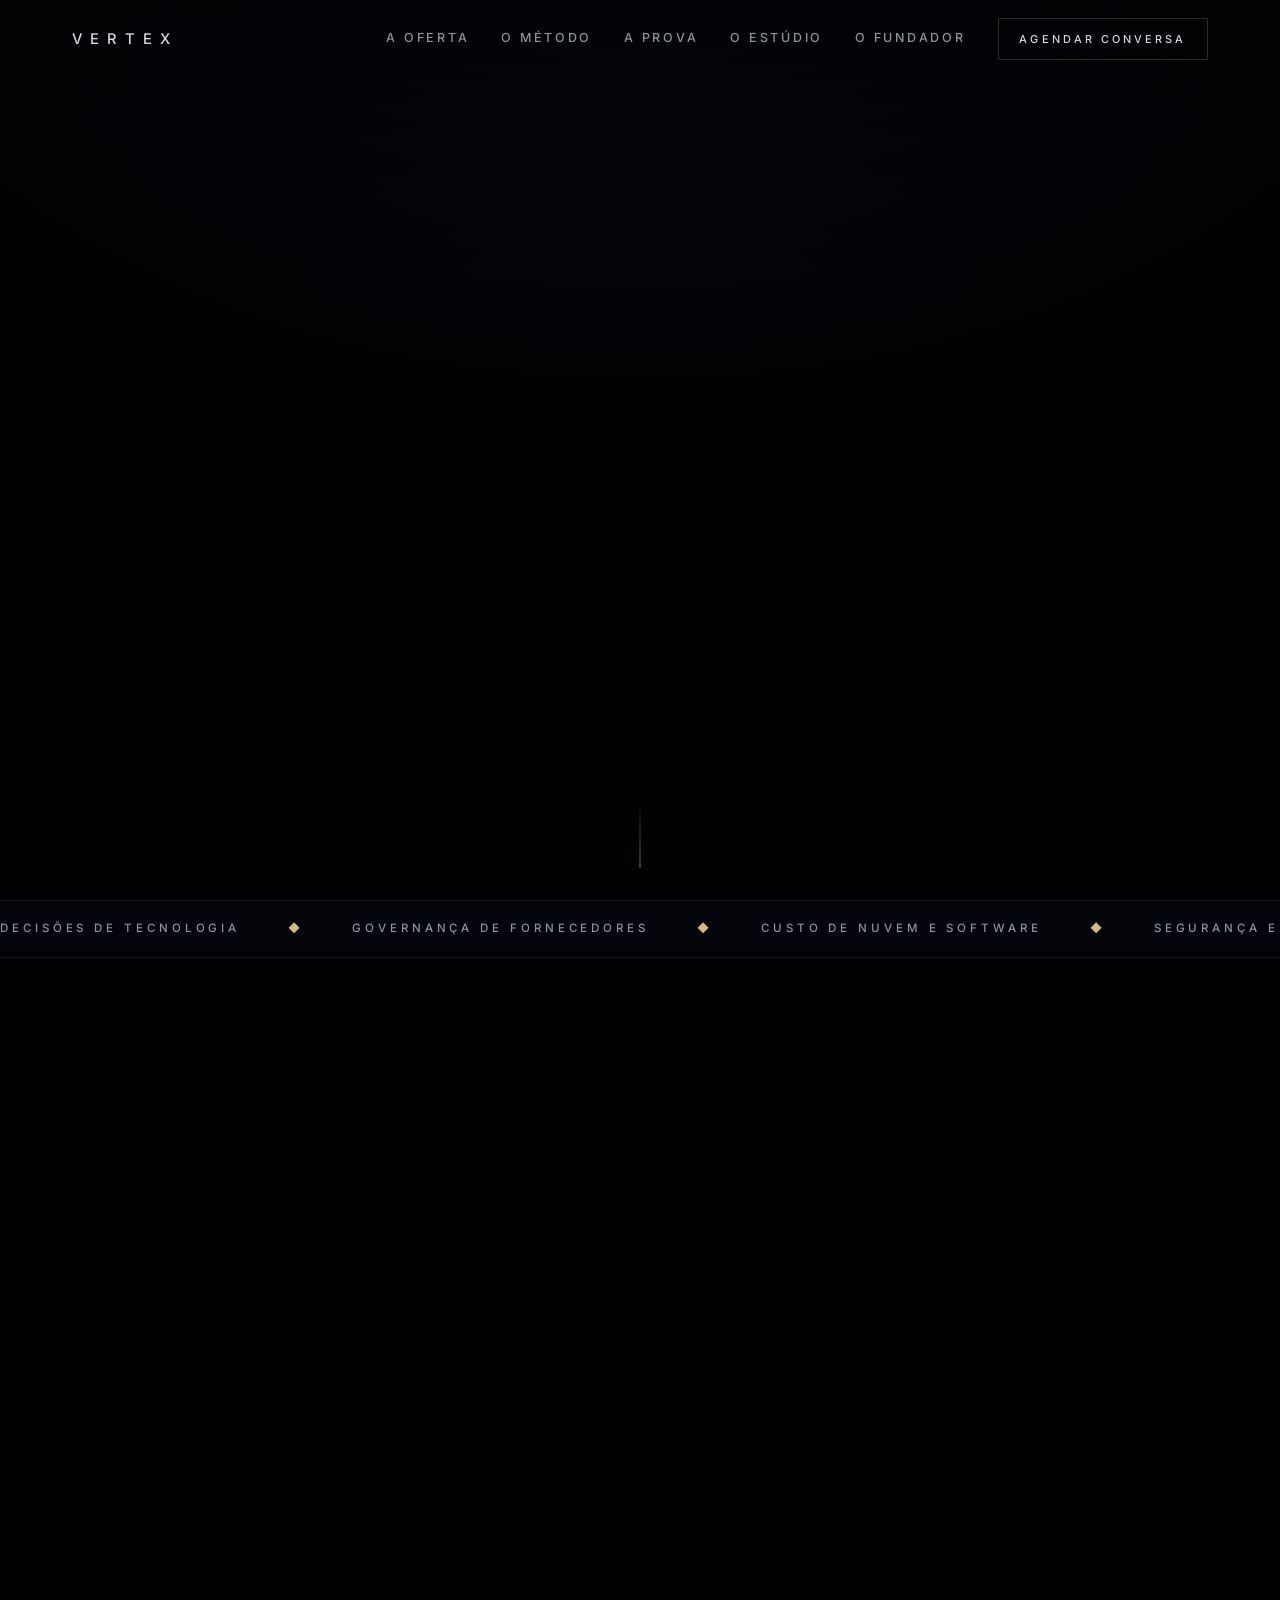
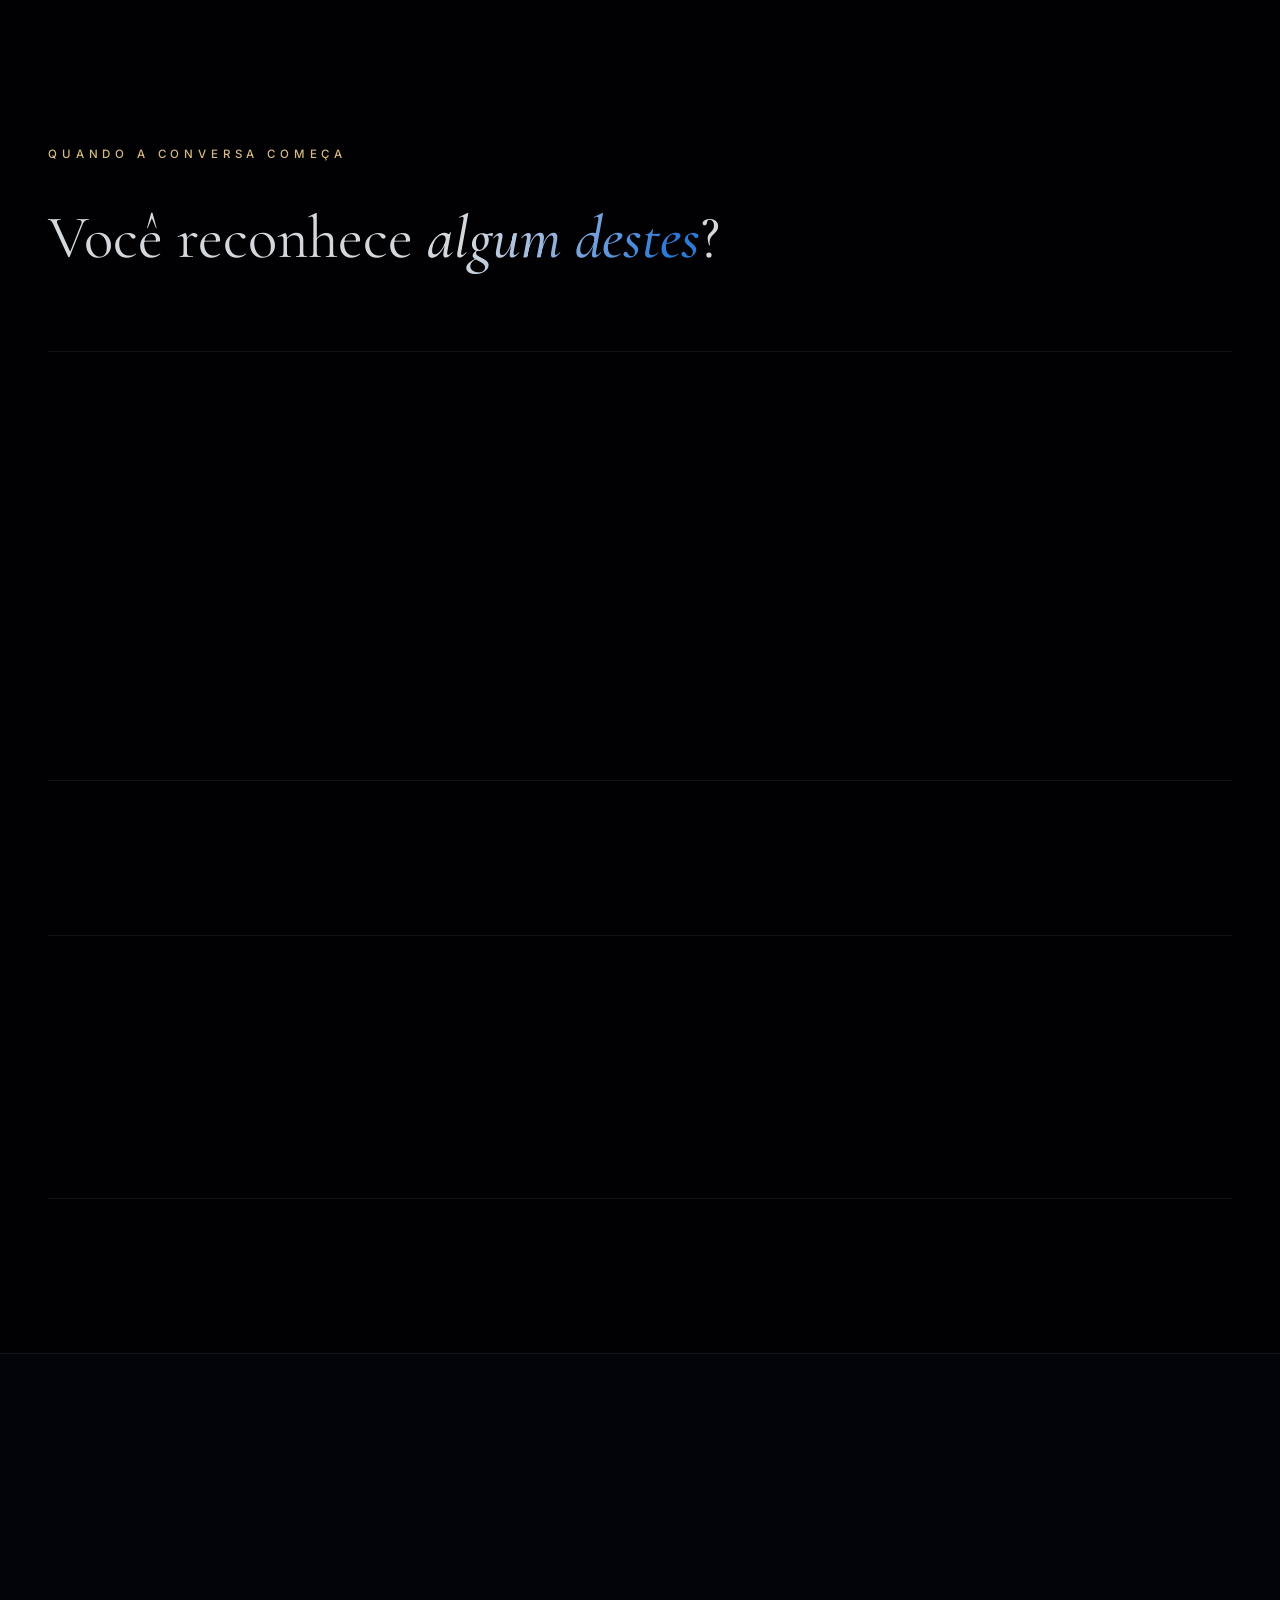
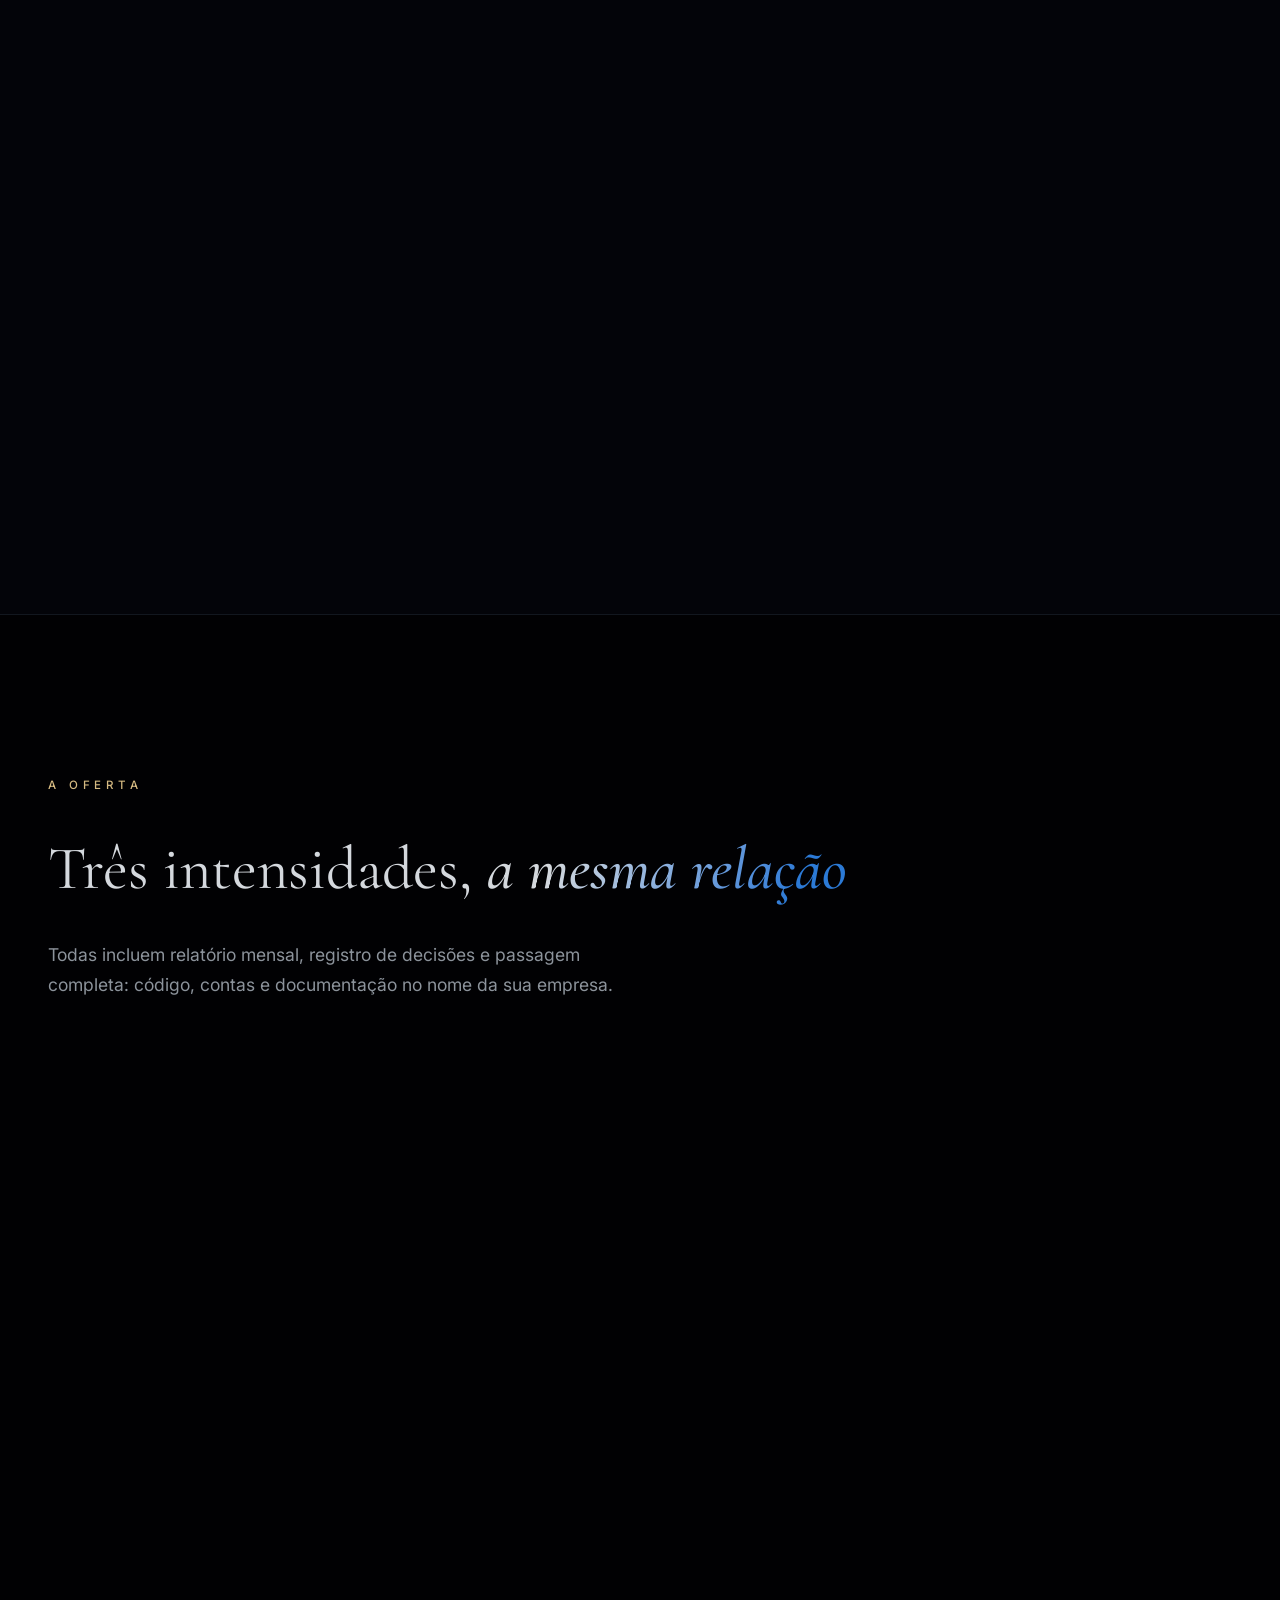
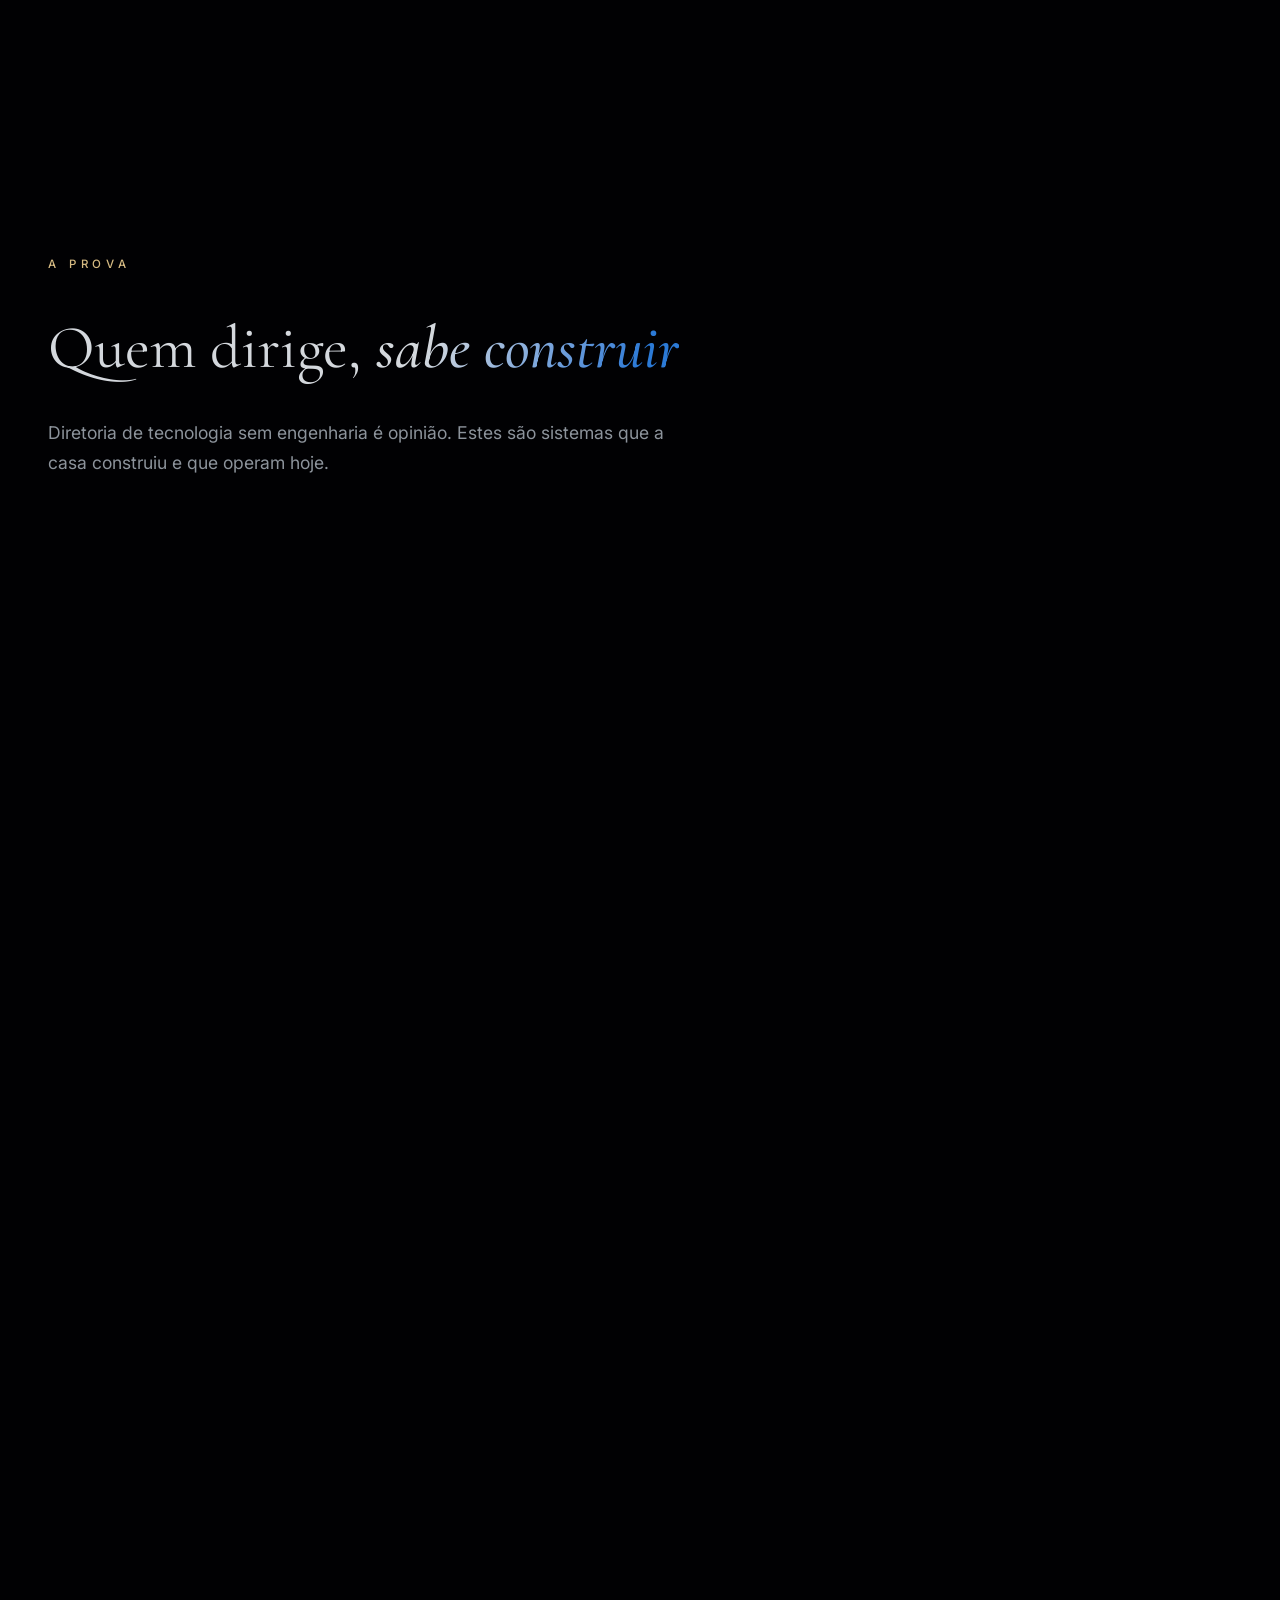
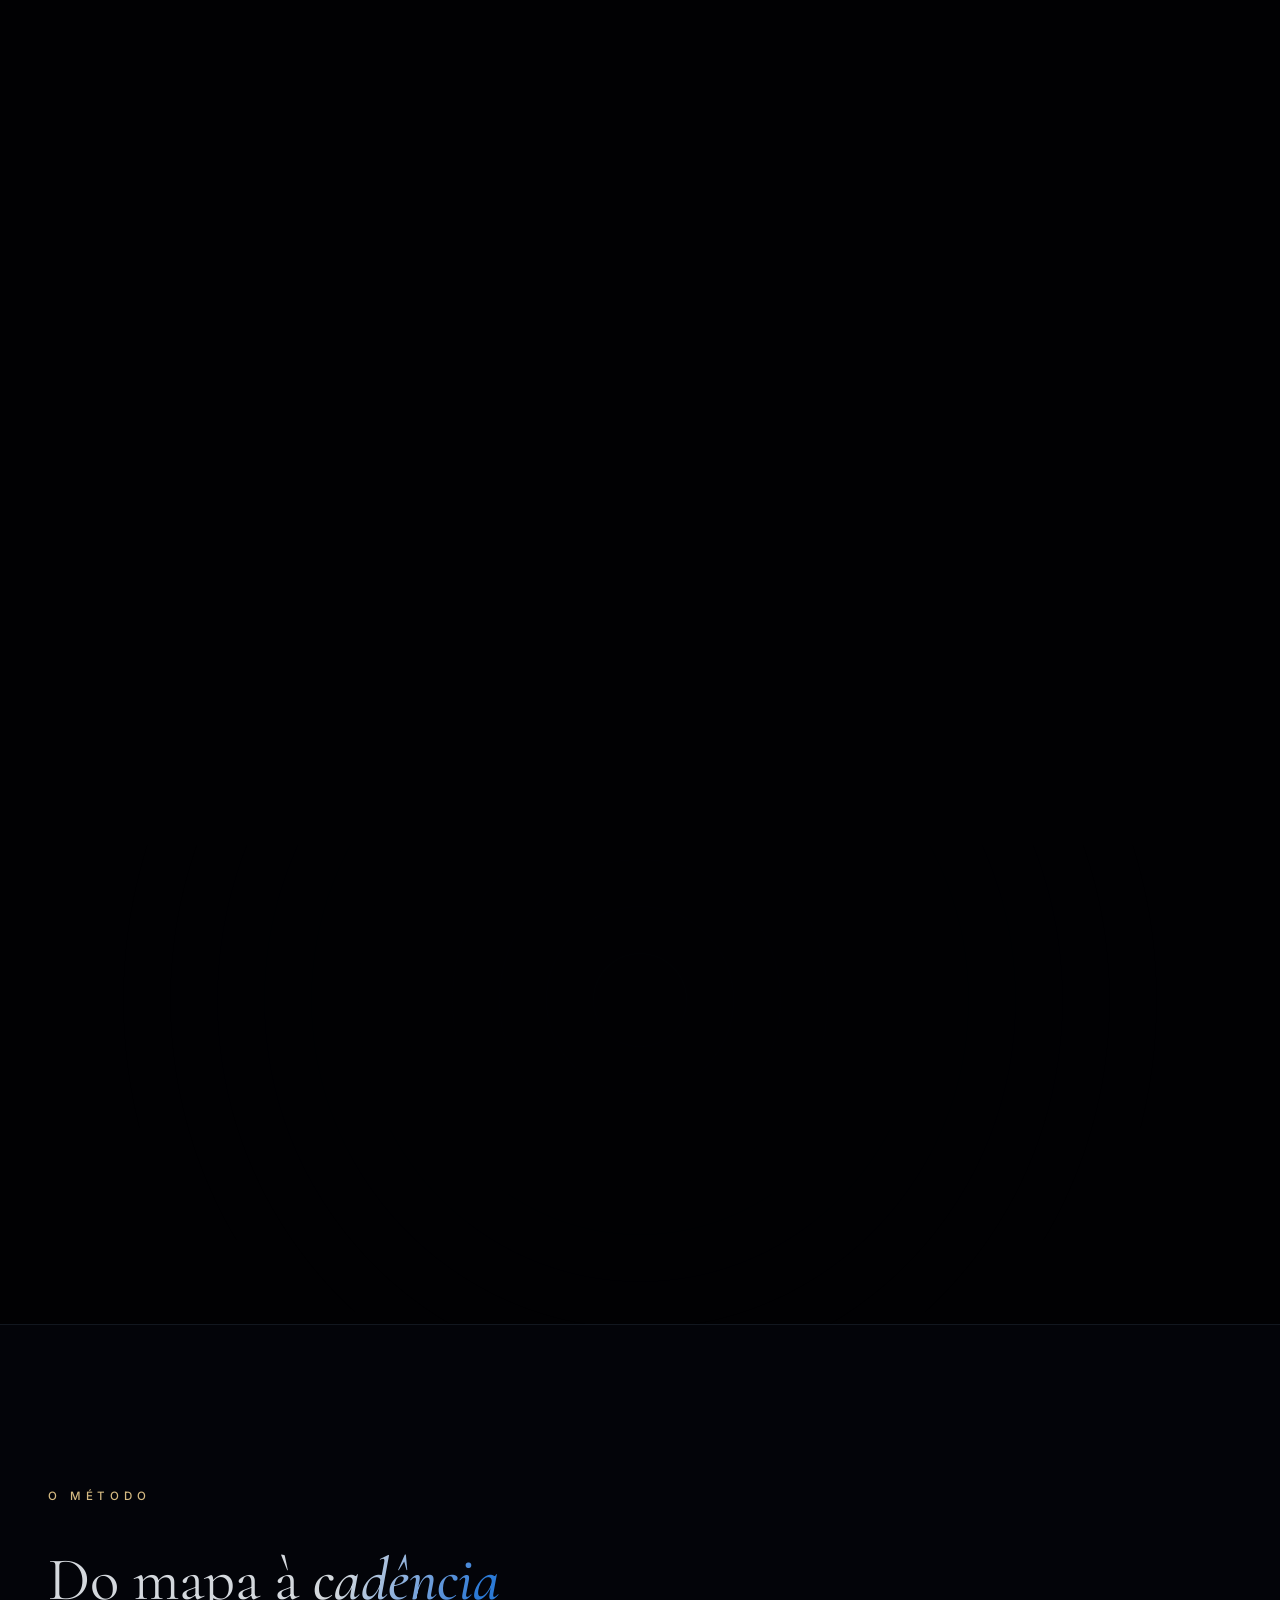
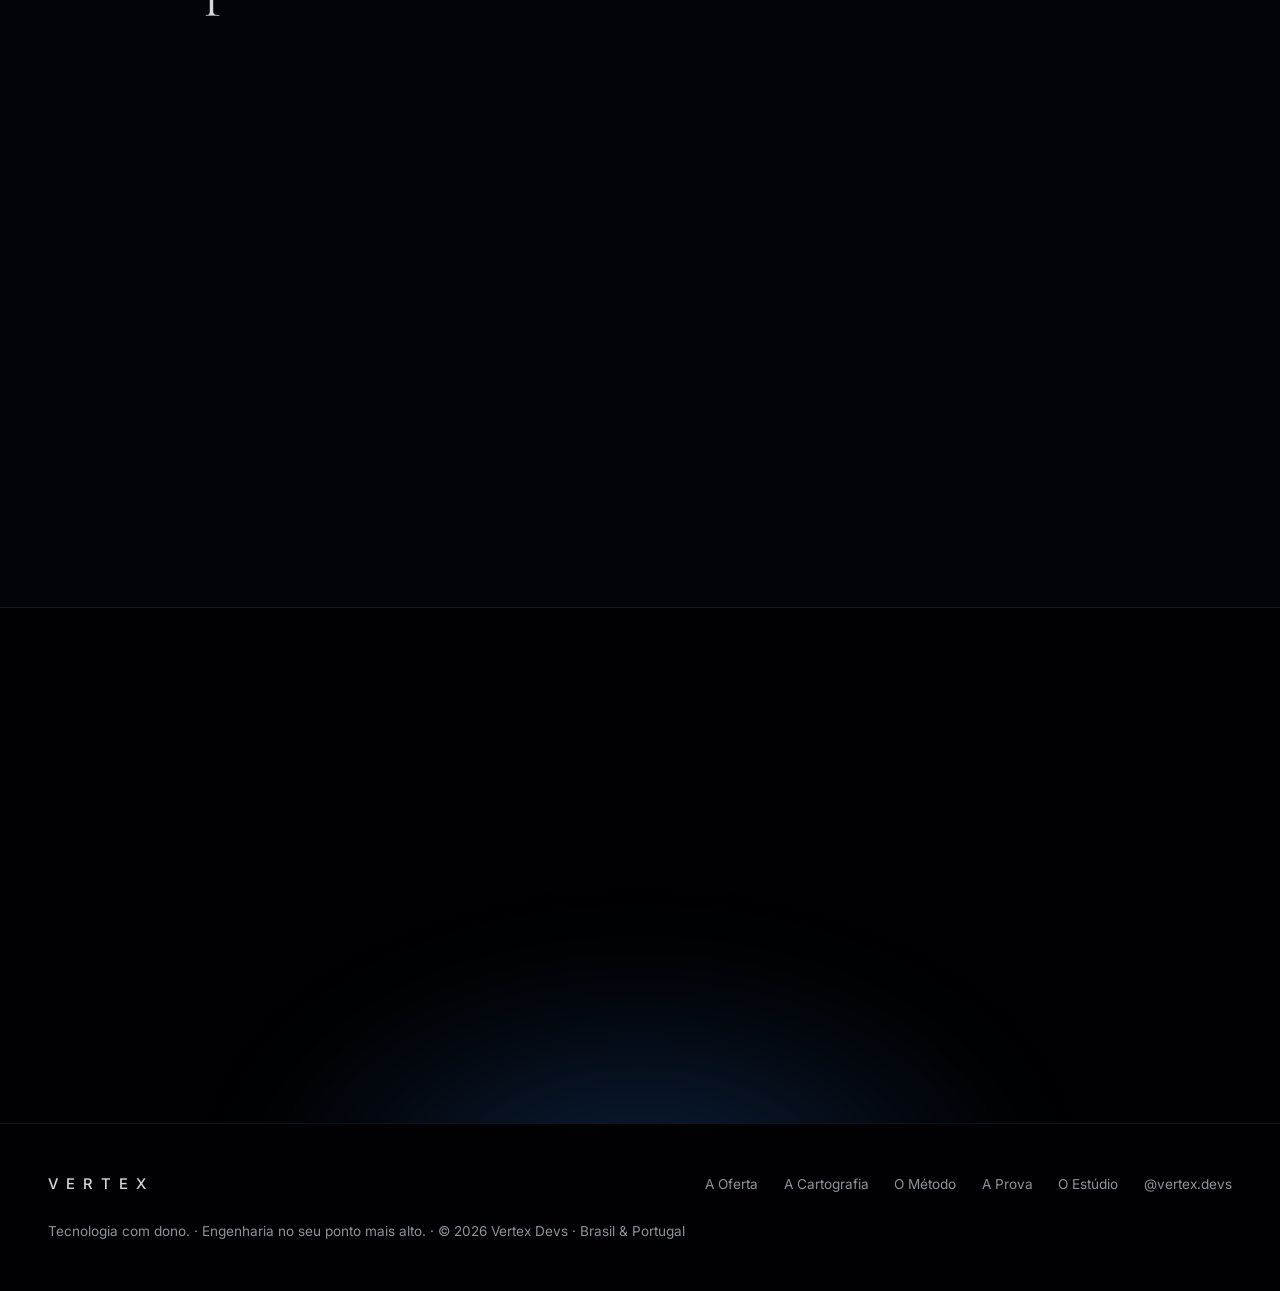
==== commit 10b469c4: "fix: troca números sem fonte por cases reais no site escuro Saem '16 integrações', 'sessenta funções" ====
--- a/index.html
+++ b/index.html
@@ -114,7 +114,7 @@
     <section class="metrics" aria-label="Números">
       <div class="metrics-inner">
         <div class="metric" data-reveal><span class="metric-num" data-count="300">0</span><span class="metric-plus">+</span><p>sistemas sob medida em produção</p></div>
-        <div class="metric" data-reveal><span class="metric-num" data-count="16">0</span><span class="metric-plus"></span><p>integrações orquestradas num único agente</p></div>
+        <div class="metric" data-reveal><span class="metric-num" data-count="1398">0</span><span class="metric-plus"></span><p>documentos fiscais emitidos por IA em 3 meses</p></div>
         <div class="metric" data-reveal><span class="metric-num" data-count="2">0</span><span class="metric-plus"></span><p>países com operação sustentada</p></div>
         <div class="metric" data-reveal><span class="metric-num" data-count="8">0</span><span class="metric-plus"></span><p>empresas, no máximo, na Diretoria ao mesmo tempo</p></div>
       </div>
@@ -195,7 +195,7 @@
           <div class="product-body">
             <span class="product-tag">Voz · Tempo real</span>
             <h3>Atendimento por voz em tempo real</h3>
-            <p>Centrais telefônicas em que quem atende é IA: qualificação, agendamento e follow-up até o registro no CRM. Mais de sessenta funções em nuvem num único sistema, em dois continentes.</p>
+            <p>Centrais telefônicas em que quem atende é IA: qualificação, agendamento e follow-up até o registro no CRM. Num stand em Portugal, o agente liga para o lead e marca a visita: 19 integrações e nenhum erro de sotaque em 40 chamadas auditadas.</p>
             <ul class="product-stack"><li>Voz em tempo real</li><li>Telefonia</li><li>SDR autônomo</li></ul>
           </div>
         </article>
@@ -204,10 +204,10 @@
           <span class="product-index">№ 02</span>
           <figure><img src="assets/cases/crm.jpg" alt="Arte abstrata de pipeline comercial" width="1536" height="1024" loading="lazy" /></figure>
           <div class="product-body">
-            <span class="product-tag">CRM · Custo</span>
-            <h3>Duas plataformas viraram uma</h3>
-            <p>Um CRM com voz, cadência e SDR no mesmo sistema substituiu duas plataformas de mercado em 45 dias. As duas mensalidades foram desligadas.</p>
-            <ul class="product-stack"><li>45 dias</li><li>Omnichannel</li><li>Menos custo fixo</li></ul>
+            <span class="product-tag">Vendas · WhatsApp</span>
+            <h3>406 leads qualificados em 30 dias</h3>
+            <p>Numa corretora de seguros, o SDR de WhatsApp passou a responder em 7 segundos e o custo de IA caiu de US$ 49 para US$ 12 a cada 10 mil mensagens.</p>
+            <ul class="product-stack"><li>406 leads</li><li>7 s</li><li>Custo 4× menor</li></ul>
           </div>
         </article>
 
@@ -215,10 +215,10 @@
           <span class="product-index">№ 03</span>
           <figure><img src="assets/cases/cfo.jpg" alt="Arte abstrata de mecanismo financeiro" width="1536" height="1024" loading="lazy" /></figure>
           <div class="product-body">
-            <span class="product-tag">Financeiro · Integração</span>
-            <h3>Dezesseis sistemas, uma conversa</h3>
-            <p>Um agente financeiro ligado a ERPs, CRMs e cobrança, presente onde o dono está: WhatsApp, Telegram e web. Dezesseis integrações orquestradas e mantidas.</p>
-            <ul class="product-stack"><li>16 integrações</li><li>ERP</li><li>WhatsApp</li></ul>
+            <span class="product-tag">Fiscal · WhatsApp</span>
+            <h3>A nota chega pelo WhatsApp. O CT-e sai sozinho.</h3>
+            <p>Numa transportadora, o motorista manda a foto da nota e a IA emite CT-e, CIOT e MDF-e. 1.398 documentos em 3 meses, 55% fora do expediente.</p>
+            <ul class="product-stack"><li>1.398 documentos</li><li>CT-e</li><li>WhatsApp</li></ul>
           </div>
         </article>
       </div>
